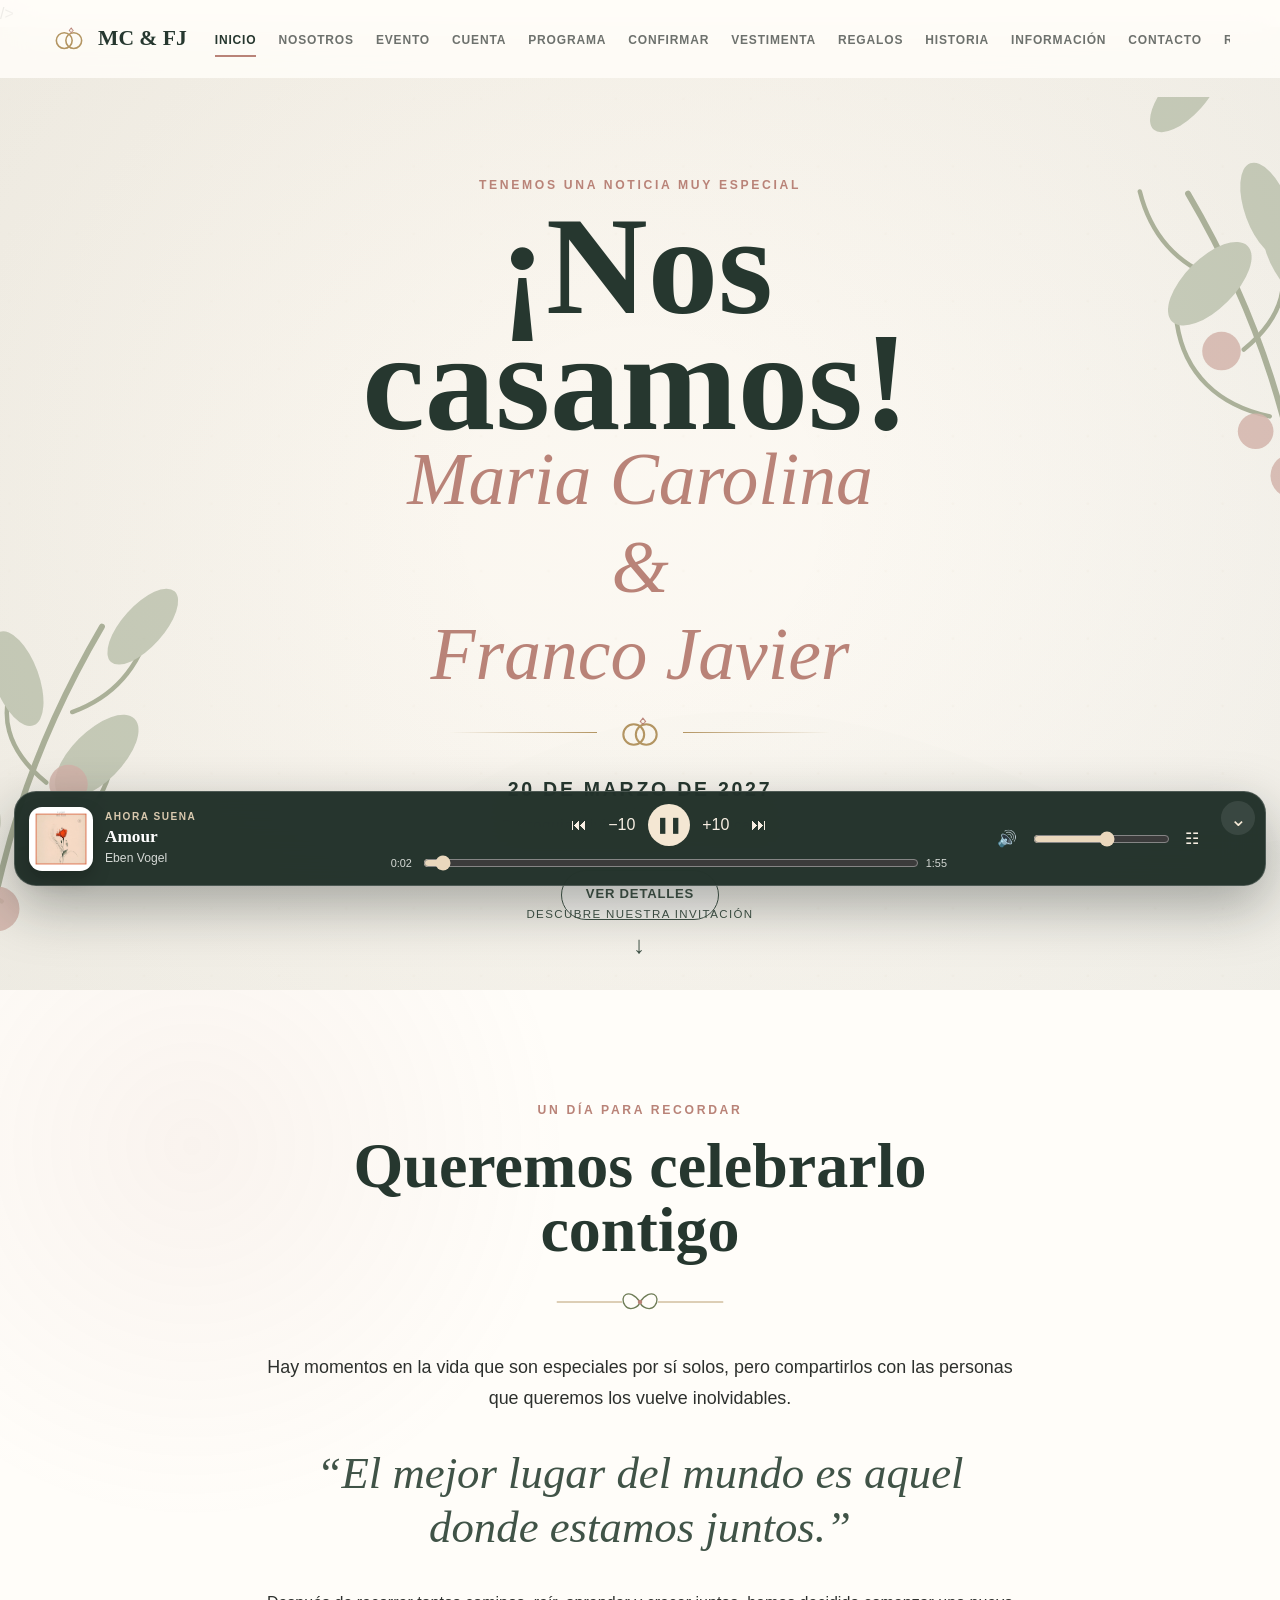
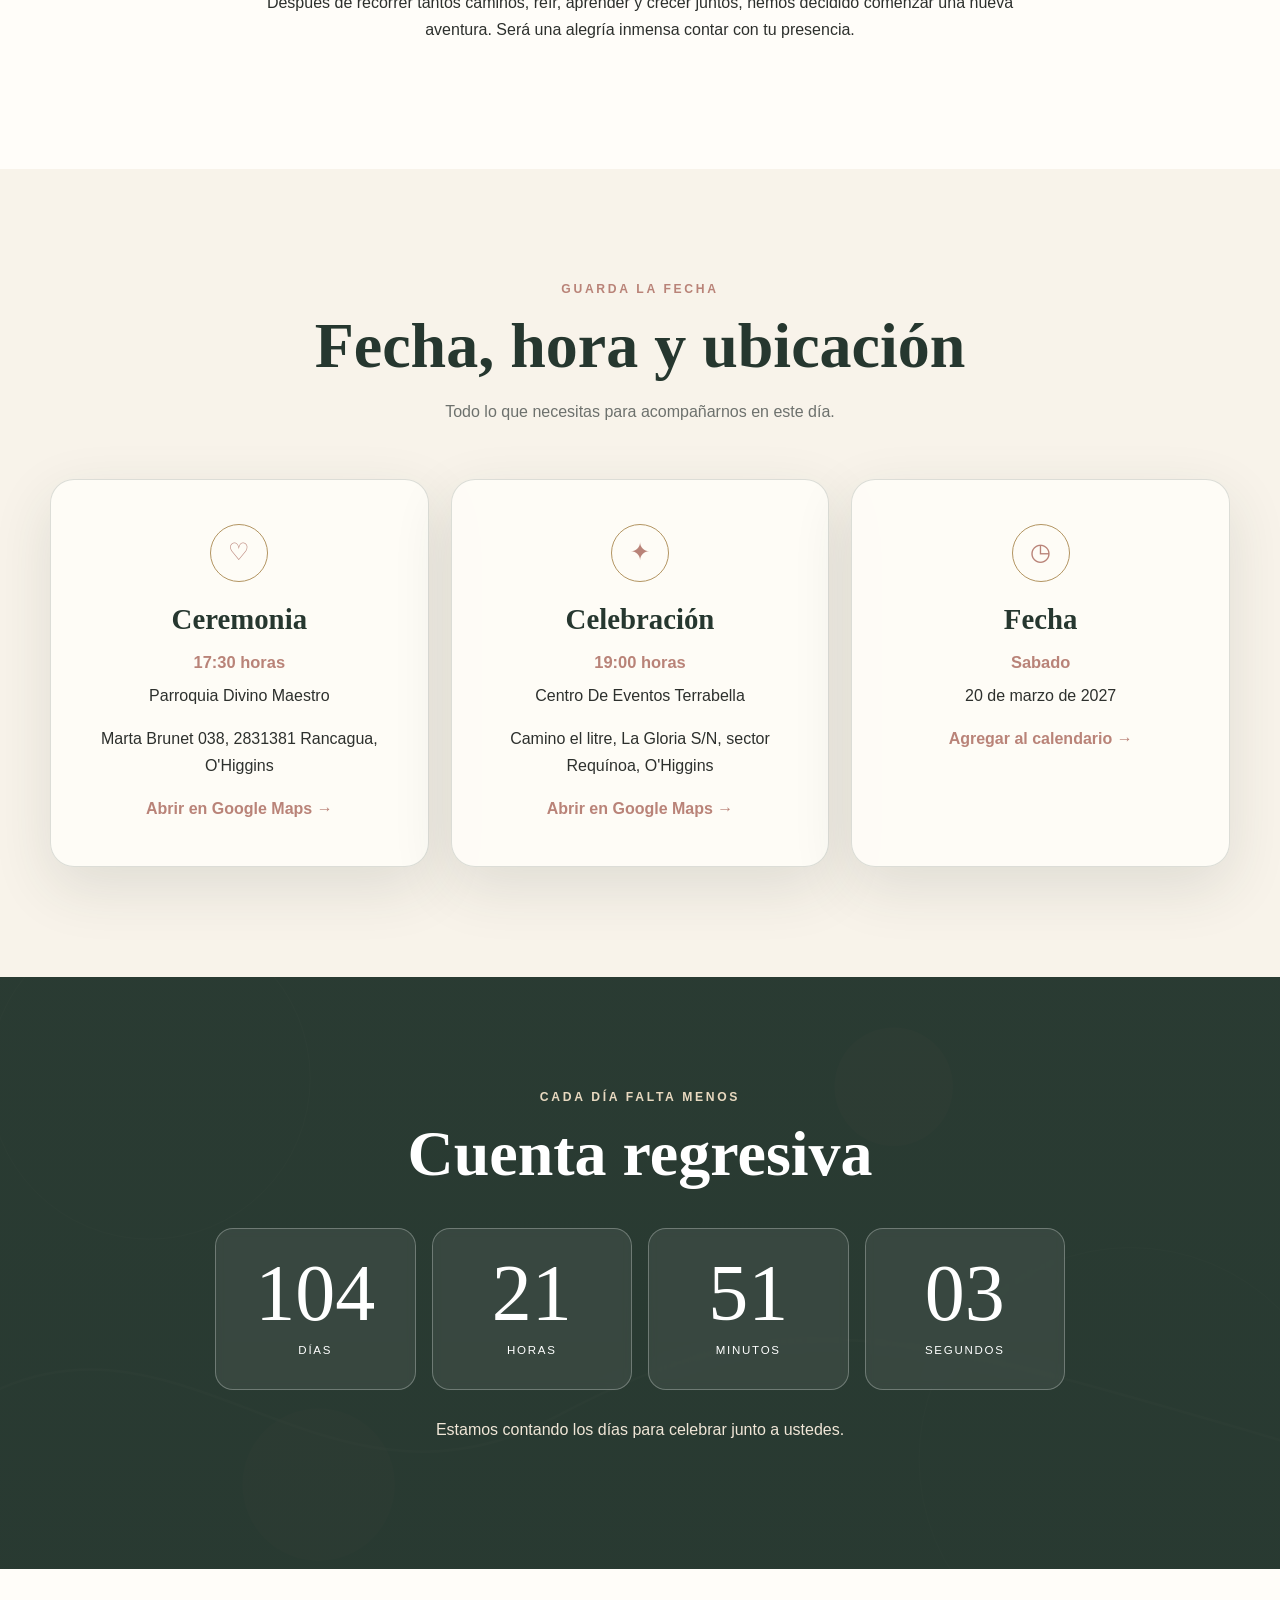
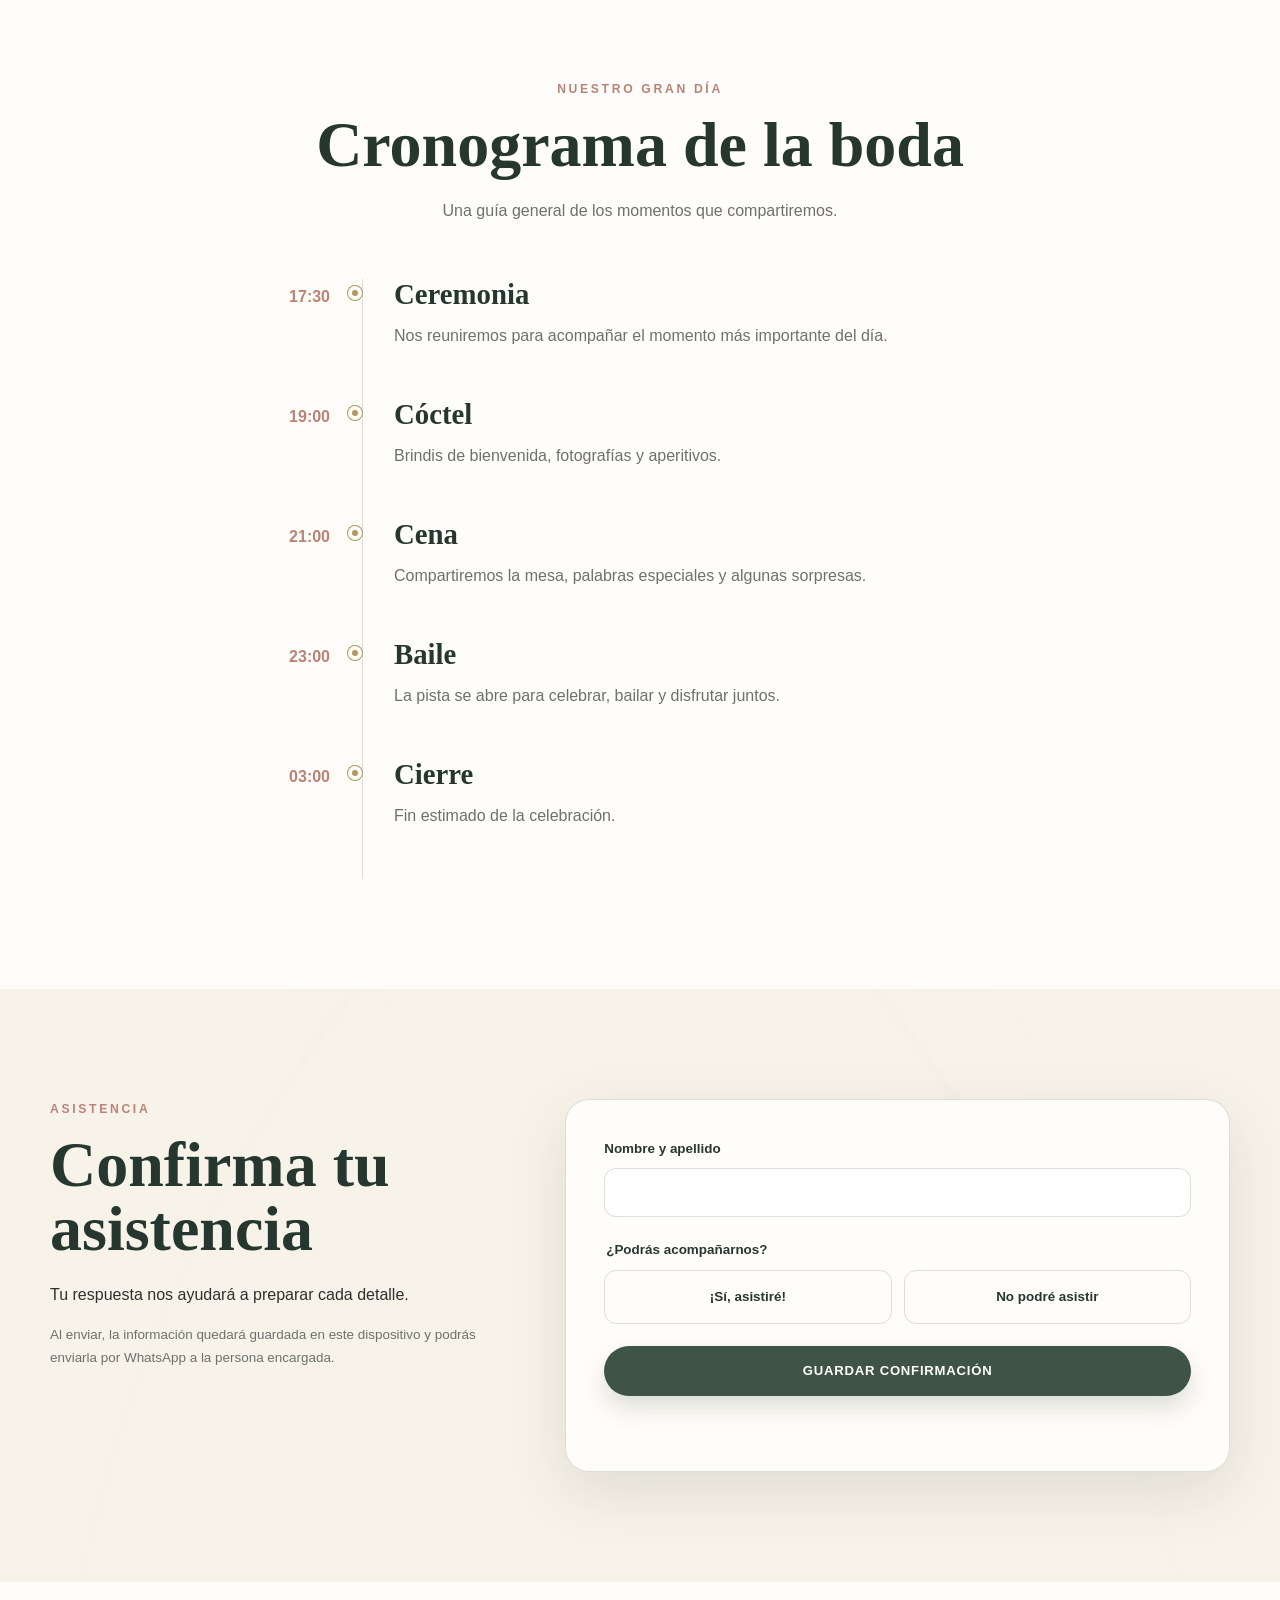
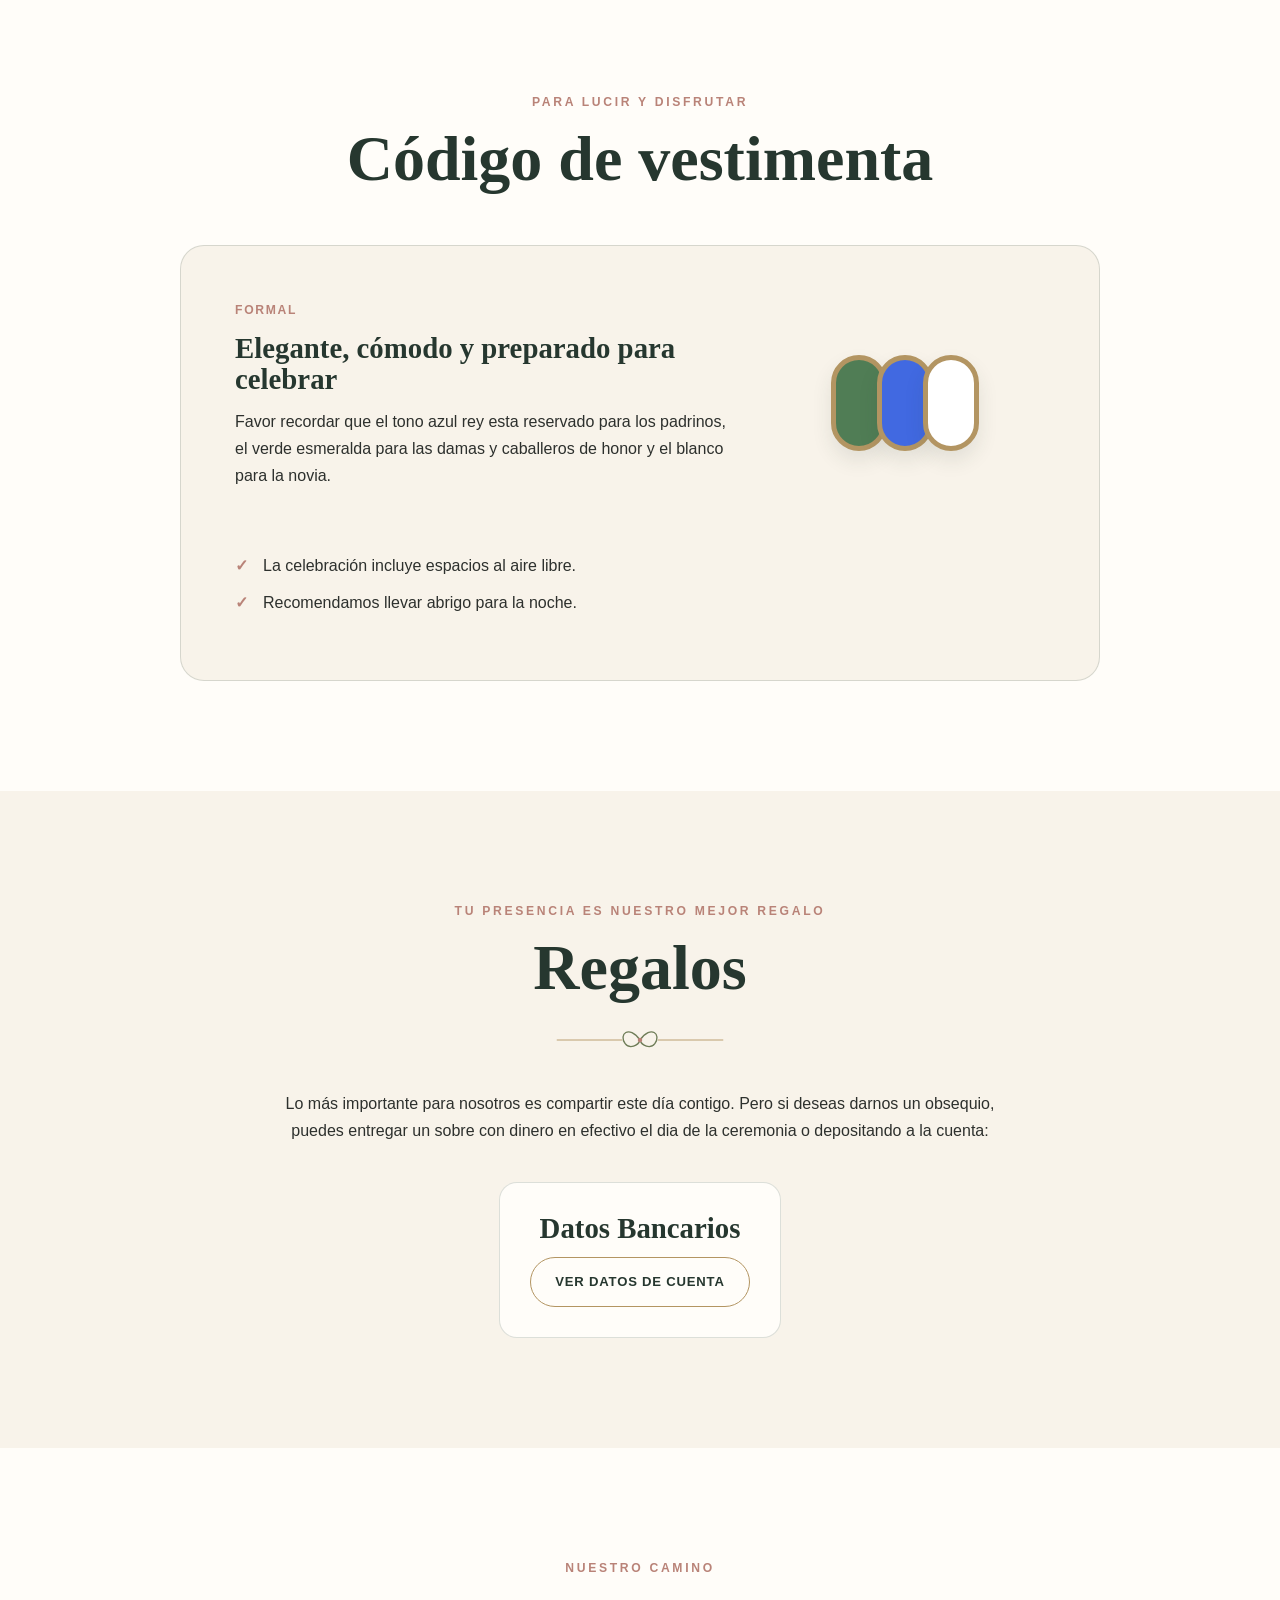
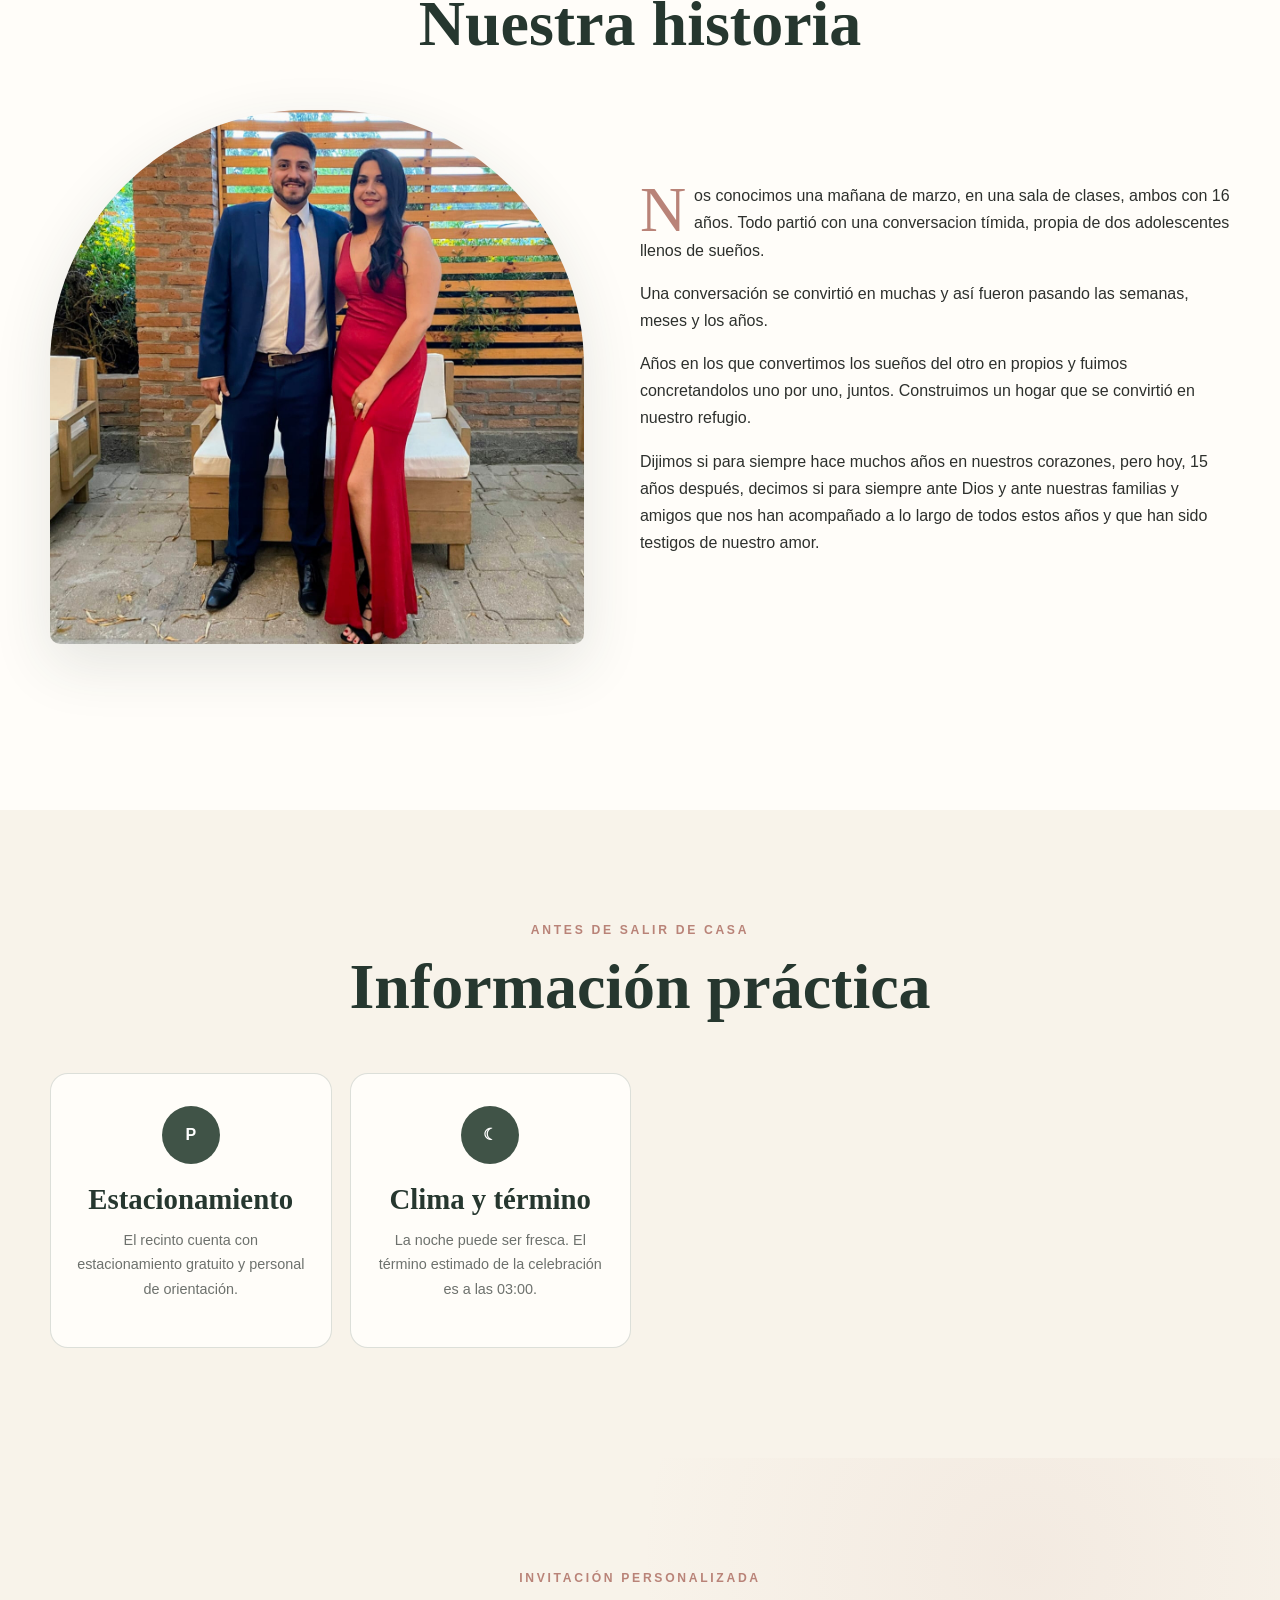
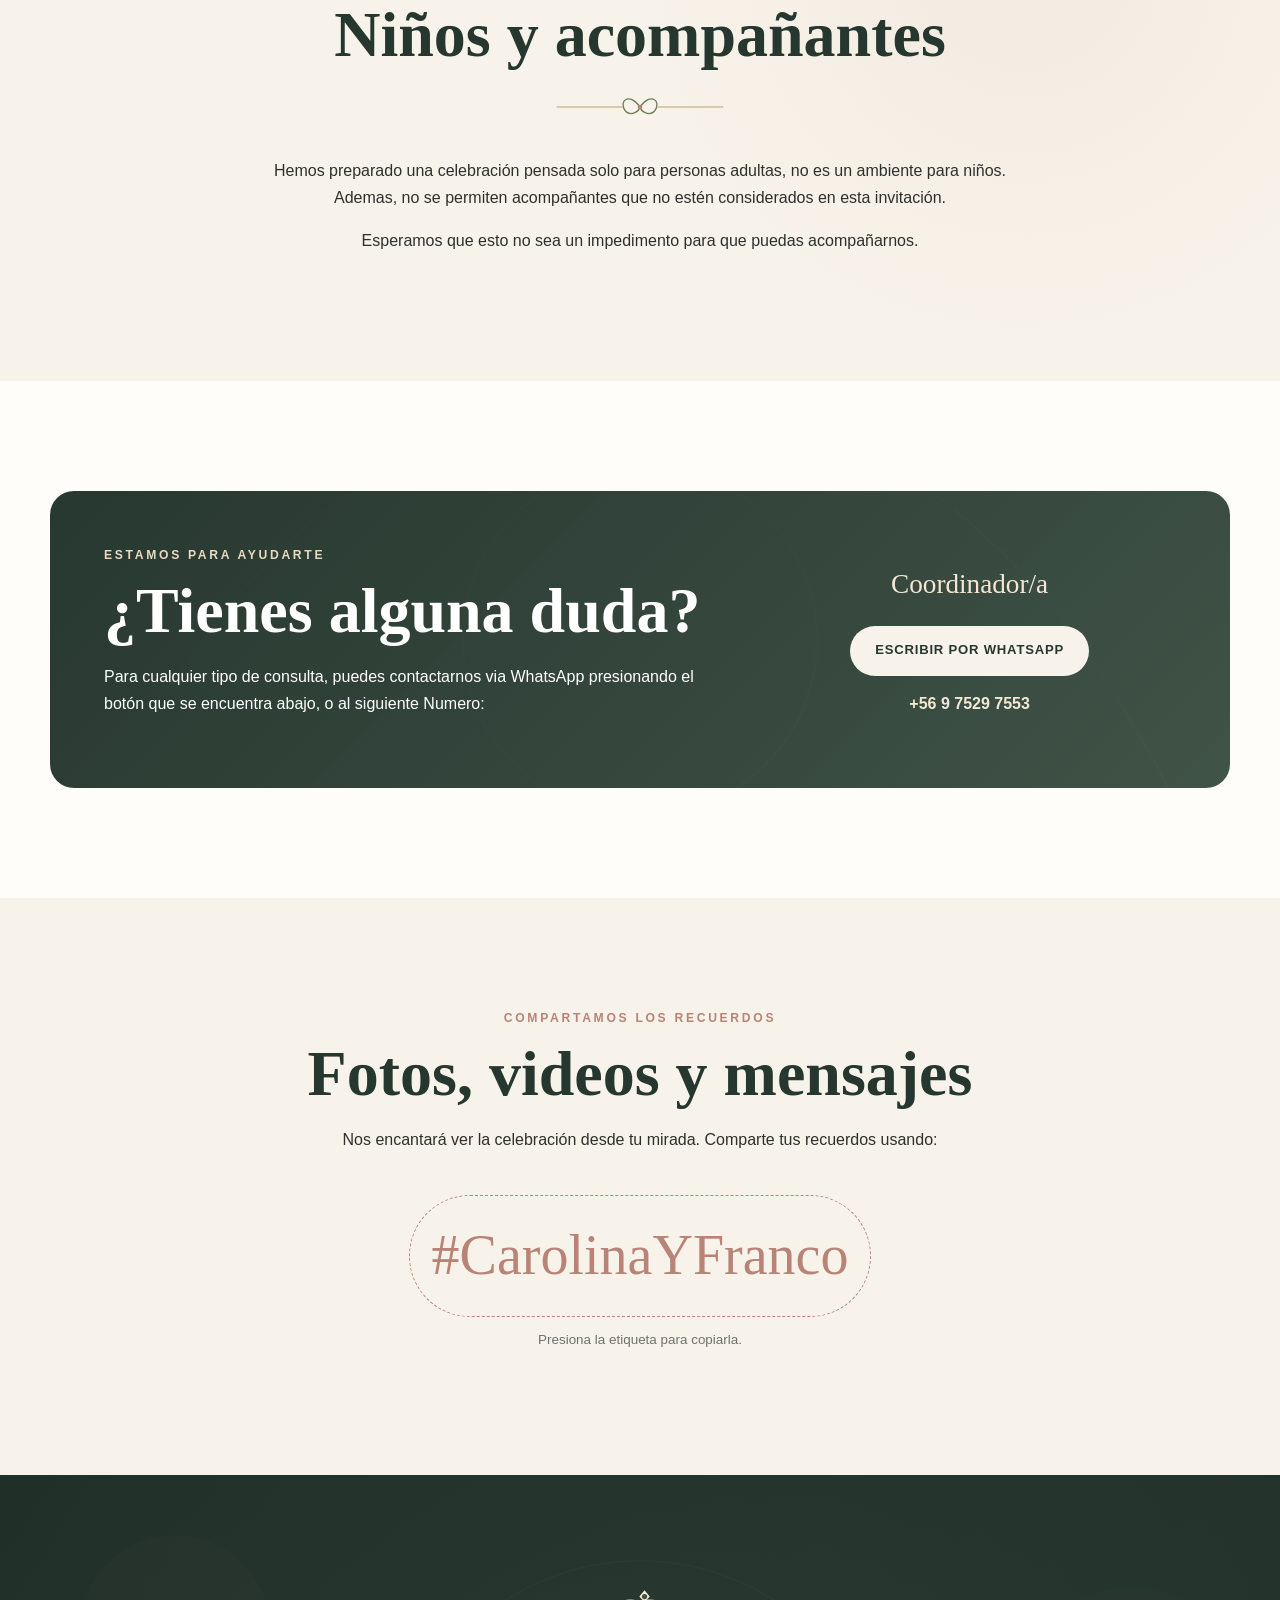
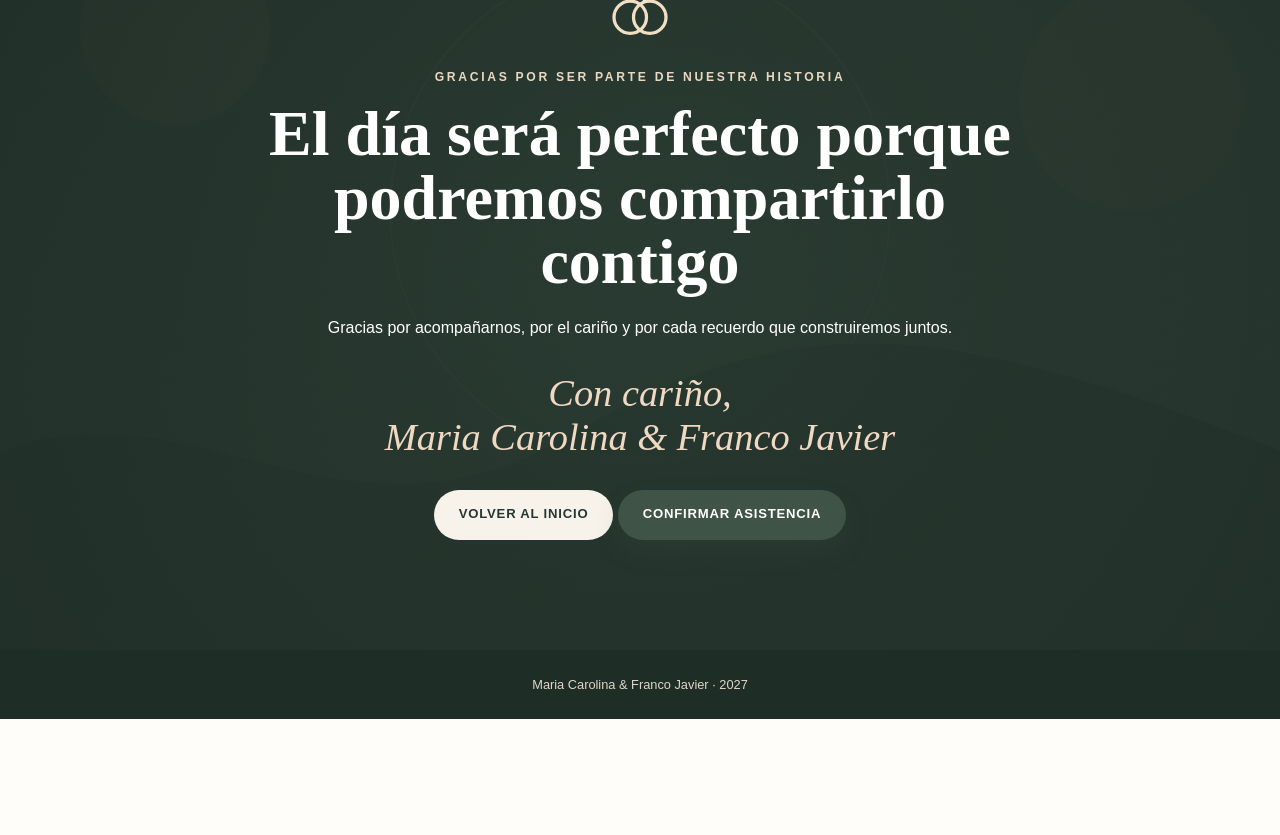
==== index.html @ 8e7b0a99 "Update index.html" ====
<!DOCTYPE html>
<html lang="es">
<head>
  <meta charset="UTF-8" />
  <meta name="viewport" content="width=device-width, initial-scale=1.0" />
  <meta
    name="description"
    content="Invitación de boda de Carolina y Franco"
    >
  <meta property="og:image" content="https://francoycarolina.cl/assets/FotoPortada.jpeg">
  <meta property="og:url" content="https://francoycarolina.cl/">
  <meta property="og:type" content="website">
  <meta property="og:icon" content="https://francoycarolina.cl/assets/rings.svg">
  />
  

  <title>Nos casamos | Invitación de boda</title>
  <link rel="icon" href="assets/rings.svg" type="image/svg+xml" />
  <link rel="stylesheet" href="styles.css" />
</head>

<body>
  <a class="skip-link" href="#inicio">Saltar al contenido</a>

  <header class="site-header" id="siteHeader">
    <nav class="navbar container" aria-label="Navegación principal">
      <a class="brand" href="#inicio" aria-label="Ir al inicio">
        <img src="assets/rings.svg" alt="" width="38" height="38" />
        <span id="navCouple">M &amp; S</span>
      </a>

      <button
        class="menu-toggle"
        id="menuToggle"
        type="button"
        aria-expanded="false"
        aria-controls="navLinks"
        aria-label="Abrir menú"
      >
        <span></span><span></span><span></span>
      </button>

      <div class="nav-links" id="navLinks">
        <a href="#inicio">Inicio</a>
        <a href="#bienvenida">Nosotros</a>
        <a href="#evento">Evento</a>
        <a href="#cuenta-regresiva">Cuenta</a>
        <a href="#cronograma">Programa</a>
        <a href="#confirmacion">Confirmar</a>
        <a href="#vestimenta">Vestimenta</a>
        <a href="#regalos">Regalos</a>
        <a href="#historia">Historia</a>
        <a href="#informacion">Información</a>
        <a href="#contacto">Contacto</a>
        <a href="#recuerdos">Recuerdos</a>
      </div>
    </nav>
  </header>

  <main>
    <section class="hero section" id="inicio" data-section>
      <div class="hero-overlay"></div>
      <div class="hero-decoration hero-decoration-left"></div>
      <div class="hero-decoration hero-decoration-right"></div>

      <div class="hero-content container reveal">
        <p class="eyebrow">Tenemos una noticia muy especial</p>
        <h1>¡Nos</h1>
        <h1>casamos!</h1>
        <span></span>
        <p class="hero-couple2" id="heroCouple3">Franco</p>
        <p class="hero-couple2" id="heroCouple4">&amp;</p>
        <p class="hero-couple3" id="heroCouple2">Carolina</p>
        <div class="hero-divider" aria-hidden="true">
          <span></span><img src="assets/rings.svg" alt="" /><span></span>
        </div>
        <p class="hero-date" id="heroDate">20 de marzo de 2027</p>
        <p class="hero-place" id="heroPlace">Viña Santa Aurora · Santiago</p>

        <div class="hero-actions">
          
          <a class="button button-ghost" href="#evento">Ver detalles</a>
        </div>
      </div>
      
      <a class="scroll-indicator" href="#bienvenida" aria-label="Desplazarse a la siguiente sección">
        <span>Descubre nuestra invitación</span>
        <span class="arrow">↓</span>
      </a>
      <span></span><span></span><span></span>
    </section>

    <section class="section welcome-section" id="bienvenida" data-section>
      <div class="container narrow reveal">
        <p class="section-kicker">Un día para recordar</p>
        <h2>Queremos celebrarlo contigo</h2>
        <img class="section-ornament" src="assets/floral-divider.svg" alt="" />
        <p class="lead">
          Hay momentos en la vida que son especiales por sí solos, pero compartirlos
          con las personas que queremos los vuelve inolvidables.
        </p>
        <blockquote id="romanticQuote">
          “El mejor lugar del mundo es aquel donde estamos juntos.”
        </blockquote>
        <p>
          Después de recorrer tantos caminos, reír, aprender y crecer juntos,
          hemos decidido comenzar una nueva aventura. Será una alegría inmensa
          contar con tu presencia.
        </p>
        <!--<p class="signature" id="welcomeSignature">Carolina y Franco</p>-->
      </div>
    </section>

    <section class="section event-section" id="evento" data-section>
      <div class="container">
        <div class="section-heading reveal">
          <p class="section-kicker">Guarda la fecha</p>
          <h2>Fecha, hora y ubicación</h2>
          <p>Todo lo que necesitas para acompañarnos en este día.</p>
        </div>

        <div class="event-grid">
          <article class="info-card reveal">
            <div class="card-icon" aria-hidden="true">♡</div>
            <h3>Ceremonia</h3>
            <p class="card-highlight" id="ceremonyTime">17:30 horas</p>
            <p id="ceremonyVenue">Capilla Santa Clara</p>
            <p id="ceremonyAddress">Camino Los Almendros 2450, Pirque, Región Metropolitana</p>
            <a
              class="text-link maps-link"
              id="ceremonyMaps"
              href="#"
              target="_blank"
              rel="noopener noreferrer"
            >Abrir en Google Maps →</a>
          </article>

          <article class="info-card reveal">
            <div class="card-icon" aria-hidden="true">✦</div>
            <h3>Celebración</h3>
            <p class="card-highlight" id="receptionTime">19:00 horas</p>
            <p id="receptionVenue">Viña Santa Aurora</p>
            <p id="receptionAddress">Camino El Principal 3880, Pirque, Región Metropolitana</p>
            <a
              class="text-link maps-link"
              id="receptionMaps"
              href="#"
              target="_blank"
              rel="noopener noreferrer"
            >Abrir en Google Maps →</a>
          </article>

          <article class="info-card reveal">
            <div class="card-icon" aria-hidden="true">◷</div>
            <h3>Fecha</h3>
            <p class="card-highlight" id="eventDay">Domingo</p>
            <p id="eventFullDate">20 de marzo de 2027</p>
            <button class="text-link button-link" id="calendarButton" type="button">
              Agregar al calendario →
            </button>
          </article>
        </div>
      </div>
    </section>

    <section class="section countdown-section" id="cuenta-regresiva" data-section>
      <div class="container reveal">
        <p class="section-kicker light">Cada día falta menos</p>
        <h2>Cuenta regresiva</h2>
        <div class="countdown" id="countdown" aria-live="polite">
          <div><strong id="days">00</strong><span>Días</span></div>
          <div><strong id="hours">00</strong><span>Horas</span></div>
          <div><strong id="minutes">00</strong><span>Minutos</span></div>
          <div><strong id="seconds">00</strong><span>Segundos</span></div>
        </div>
        <p class="countdown-message" id="countdownMessage">
          Estamos contando los días para celebrar junto a ustedes.
        </p>
      </div>
    </section>

    <section class="section schedule-section" id="cronograma" data-section>
      <div class="container">
        <div class="section-heading reveal">
          <p class="section-kicker">Nuestro gran día</p>
          <h2>Cronograma de la boda</h2>
          <p>Una guía general de los momentos que compartiremos.</p>
        </div>

        <div class="timeline">
          <article class="timeline-item reveal">
            <time>17:30</time>
            <div class="timeline-dot"></div>
            <div>
              <h3>Ceremonia</h3>
              <p>Nos reuniremos para acompañar el momento más importante del día.</p>
            </div>
          </article>
          <article class="timeline-item reveal">
            <time>19:00</time>
            <div class="timeline-dot"></div>
            <div>
              <h3>Cóctel</h3>
              <p>Brindis de bienvenida, fotografías y aperitivos.</p>
            </div>
          </article>
          <article class="timeline-item reveal">
            <time>21:00</time>
            <div class="timeline-dot"></div>
            <div>
              <h3>Cena</h3>
              <p>Compartiremos la mesa, palabras especiales y algunas sorpresas.</p>
            </div>
          </article>
          <article class="timeline-item reveal">
            <time>23:00</time>
            <div class="timeline-dot"></div>
            <div>
              <h3>Baile</h3>
              <p>La pista se abre para celebrar, bailar y disfrutar juntos.</p>
            </div>
          </article>
          <article class="timeline-item reveal">
            <time>03:00</time>
            <div class="timeline-dot"></div>
            <div>
              <h3>Cierre</h3>
              <p>Fin estimado de la celebración.</p>
            </div>
          </article>
        </div>
      </div>
    </section>

    <section class="section rsvp-section" id="confirmacion" data-section>
      <div class="container form-layout">
        <div class="form-intro reveal">
          <p class="section-kicker">Asistencia</p>
          <h2>Confirma tu asistencia</h2>
          <p>
            Tu respuesta nos ayudará a preparar cada detalle.
          </p>
          <p class="small-note">
            Al enviar, la información quedará guardada en este dispositivo y podrás
            enviarla por WhatsApp a la persona encargada.
          </p>
        </div>

        <form class="wedding-form reveal" id="rsvpForm">
          <div class="field-group">
            <label for="guestName">Nombre y apellido</label>
            <input id="guestName" name="guestName" type="text" autocomplete="name" required />
          </div>

          <fieldset>
            <legend>¿Podrás acompañarnos?</legend>
            <div class="option-row">
              <label class="choice-card">
                <input type="radio" name="attendance" value="Sí, asistiré" required />
                <span>¡Sí, asistiré!</span>
              </label>
              <label class="choice-card">
                <input type="radio" name="attendance" value="No podré asistir" required />
                <span>No podré asistir</span>
              </label>
            </div>
          </fieldset>



          <button class="button button-primary full-width" type="submit">
            Guardar confirmación
          </button>

          <div class="form-feedback" id="rsvpFeedback" role="status"></div>
          <a
            class="button button-whatsapp full-width hidden"
            id="sendRsvpWhatsApp"
            href="#"
            target="_blank"
            rel="noopener noreferrer"
          >Enviar confirmación por WhatsApp</a>
        </form>
      </div>
    </section>

    <section class="section dress-section" id="vestimenta" data-section>
      <div class="container">
        <div class="section-heading reveal">
          <p class="section-kicker">Para lucir y disfrutar</p>
          <h2>Código de vestimenta</h2>
        </div>

        <div class="dress-card reveal">
          <div>
            <p class="dress-label">Formal</p>
            <h3>Elegante, cómodo y preparado para celebrar</h3>
            <p>
              Favor recordar que el tono azul rey esta reservado para los padrinos,
              el verde esmeralda para las damas y caballeros de honor y el blanco
              para la novia.
            </p>
          </div>

          <div class="palette" aria-label="Paleta de colores sugerida">
            <span style="--swatch:#507d55" title="Verde Esmeralda"></span>
            <span style="--swatch:#4169E1" title="Azul Rey"></span>
            <span style="--swatch:#FFFFFF" title="Blanco"></span>
          </div>
          <ul class="check-list">
            <li>La celebración incluye espacios al aire libre.</li>
            <li>Recomendamos llevar abrigo para la noche.</li>
          </ul>
        </div>
      </div>
    </section>

    <section class="section gifts-section" id="regalos" data-section>
      <div class="container narrow reveal">
        <p class="section-kicker">Tu presencia es nuestro mejor regalo</p>
        <h2>Regalos</h2>
        <img class="section-ornament" src="assets/floral-divider.svg" alt="" />
        <p>
          Lo más importante para nosotros es compartir este día contigo. Pero si deseas 
          darnos un obsequio, puedes entregar un sobre con dinero en efectivo el dia 
          de la ceremonia o depositando a la cuenta:
        </p>

        <div class="gift-options">


          <article>
            <h3>Datos Bancarios</h3>
            <button class="button button-secondary" id="bankDetailsButton" type="button">
              Ver Datos de Cuenta
            </button>
          </article>
        </div>

        <div class="bank-details hidden" id="bankDetails">
          <p><strong>Banco:</strong> <span id="bankName">Banco de ejemplo</span></p>
          <p><strong>Rut:</strong> <span id="rutdep">00.000.000-0</span></p>
          <p><strong>Tipo de cuenta:</strong> <span id="accountType">Cuenta corriente</span></p>
          <p><strong>Número:</strong> <span id="accountNumber">000000000</span></p>
          <p><strong>Titular:</strong> <span id="accountHolder">Carolina Ejemplo</span></p>
          <p><strong>Correo:</strong> <span id="accountEmail">novios@ejemplo.cl</span></p>
          <button class="text-link button-link" id="copyBankDetails" type="button">
            Copiar datos
          </button>
        </div>
      </div>
    </section>

    <section class="section story-section" id="historia" data-section>
      <div class="container">
        <div class="section-heading reveal">
          <p class="section-kicker">Nuestro camino</p>
          <h2>Nuestra historia</h2>
        </div>

        <div class="story-grid">
          <div class="story-photo reveal">
            <img src="assets/Foto2.jpeg" alt="Ilustración decorativa de la pareja" />
          </div>

          <div class="story-copy reveal">
            <p>
              Nos conocimos una mañana de marzo, en una sala de clases, ambos con 16 años. Todo partió con una 
              conversacion tímida, propia de dos adolescentes llenos de sueños. 
            </p>
            <p>
              Una conversación se convirtió en muchas y así fueron pasando las semanas, meses y los años. 
            </p>
            <p>
              Años en los que convertimos los sueños del otro en propios y fuimos concretandolos uno por uno, juntos. 
              Construimos un hogar que se convirtió en nuestro refugio.
            </p>
            <p>
              Dijimos si para siempre hace muchos años en nuestros corazones, 
              pero hoy, 15 años después, decimos si para siempre ante Dios y ante nuestras familias y amigos 
              que nos han acompañado a lo largo de todos estos años y que han sido testigos de nuestro amor.
            </p>
          </div>
        </div>
      </div>
    </section>


    

    <section class="section practical-section" id="informacion" data-section>
      <div class="container">
        <div class="section-heading reveal">
          <p class="section-kicker">Antes de salir de casa</p>
          <h2>Información práctica</h2>
        </div>

        <div class="practical-grid">
          <article class="practical-card reveal">
            <span aria-hidden="true">P</span>
            <h3>Estacionamiento</h3>
            <p>El recinto cuenta con estacionamiento gratuito y personal de orientación.</p>
          </article>
          <article class="practical-card reveal">
            <span aria-hidden="true">☾</span>
            <h3>Clima y término</h3>
            <p>La noche puede ser fresca. El término estimado de la celebración es a las 03:00.</p>
          </article>
        </div>
      </div>
    </section>

    

    <section class="section companions-section" id="acompanantes" data-section>
      <div class="container narrow reveal">
        <p class="section-kicker">Invitación personalizada</p>
        <h2>Niños y acompañantes</h2>
        <img class="section-ornament" src="assets/floral-divider.svg" alt="" />
        <p>
          Hemos preparado una celebración pensada solo para personas adultas, no es un 
          ambiente para niños. Ademas, no se permiten acompañantes que no estén considerados
           en esta invitación.
        </p>
        <p>
          Esperamos que esto no sea un impedimento para que puedas acompañarnos.
        </p>
      </div>
    </section>

    <section class="section contact-section" id="contacto" data-section>
      <div class="container">
        <div class="contact-card reveal">
          <div>
            <p class="section-kicker light">Estamos para ayudarte</p>
            <h2>¿Tienes alguna duda?</h2>
            <p>
              Para cualquier tipo de consulta, puedes contactarnos via WhatsApp presionando el botón que se encuentra abajo, o al siguiente Numero:
            </p>
          </div>

          <div class="contact-actions">
            <p class="contact-name" id="contactName">Camila — Coordinación</p>
            <a class="button button-light" id="whatsAppLink" href="#" target="_blank" rel="noopener noreferrer">
              Escribir por WhatsApp
            </a>
            <a class="text-link light-link" id="phoneLink" href="tel:+56912345678">
              +56 9 1234 5678
            </a>
          </div>
        </div>
      </div>
    </section>

    <section class="section hashtag-section" id="recuerdos" data-section>
      <div class="container narrow reveal">
        <p class="section-kicker">Compartamos los recuerdos</p>
        <h2>Fotos, videos y mensajes</h2>
        <p>
          Nos encantará ver la celebración desde tu mirada. Comparte tus recuerdos usando:
        </p>
        <button class="hashtag" id="hashtagButton" type="button" title="Copiar hashtag">
          #CarolinaYFranco
        </button>
        <p class="small-note" id="hashtagFeedback">Presiona la etiqueta para copiarla.</p>
      </div>
    </section>

    <section class="section closing-section" id="cierre" data-section>
      <div class="closing-overlay"></div>
      <div class="container narrow reveal">
        <img class="closing-rings" src="assets/rings-light.svg" alt="" />
        <p class="section-kicker light">Gracias por ser parte de nuestra historia</p>
        <h2>El día será perfecto porque podremos compartirlo contigo</h2>
        <p>
          Gracias por acompañarnos, por el cariño y por cada recuerdo que construiremos juntos.
        </p>
        <p class="closing-signature" id="closingSignature">
          Con cariño,<br />Carolina &amp; Franco
        </p>
        <a class="button button-light" href="#inicio">Volver al inicio</a>
        <a class="button button-primary" href="#confirmacion">Confirmar asistencia</a>
      </div>
    </section>
  </main>

  <footer>
    <p>
      <span id="footerCouple">Carolina &amp; Franco</span>
      · <span id="footerYear">2026</span>
    </p>
  </footer>

  <dialog class="gallery-modal" id="galleryModal">
    <button class="modal-close" id="modalClose" type="button" aria-label="Cerrar imagen">×</button>
    <img id="modalImage" src="" alt="Recuerdo ampliado de la pareja" />
  </dialog>


  <div class="music-start-prompt hidden" id="musicStartPrompt" role="status">
    <button class="button button-primary" id="musicStartButton" type="button">
      ♫ Iniciar música
    </button>
    <span>Tu navegador necesita una interacción para activar el sonido.</span>
  </div>

  <aside class="music-player" id="musicPlayer" aria-label="Reproductor de música">
    <audio id="weddingAudio" preload="metadata" playsinline></audio>

    <button
      class="player-collapse"
      id="playerCollapseButton"
      type="button"
      aria-label="Minimizar reproductor"
      aria-expanded="true"
      title="Minimizar reproductor"
    >⌄</button>

    <div class="player-track">
      <img class="player-cover" id="playerCover" src="assets/music-cover-1.svg" alt="Portada de la canción" />
      <div class="player-copy">
        <span class="player-caption">Ahora suena</span>
        <strong id="playerTitle">Canción de ejemplo</strong>
        <span id="playerArtist">Artista de ejemplo</span>
      </div>
    </div>

    <div class="player-center">
      <div class="player-transport" aria-label="Controles de reproducción">
        <button id="previousTrackButton" type="button" aria-label="Canción anterior" title="Canción anterior">⏮</button>
        <button id="rewindButton" type="button" aria-label="Retroceder 10 segundos" title="Retroceder 10 segundos">−10</button>
        <button class="player-play" id="playPauseButton" type="button" aria-label="Reproducir" title="Reproducir">▶</button>
        <button id="forwardButton" type="button" aria-label="Adelantar 10 segundos" title="Adelantar 10 segundos">+10</button>
        <button id="nextTrackButton" type="button" aria-label="Canción siguiente" title="Canción siguiente">⏭</button>
      </div>

      <div class="player-progress-row">
        <span id="currentTime">0:00</span>
        <input
          id="progressSlider"
          type="range"
          min="0"
          max="100"
          value="0"
          step="0.1"
          aria-label="Progreso de la canción"
        />
        <span id="durationTime">0:00</span>
      </div>
    </div>

    <div class="player-volume">
      <button id="muteButton" type="button" aria-label="Silenciar" title="Silenciar">🔊</button>
      <input
        id="volumeSlider"
        type="range"
        min="0"
        max="1"
        value="0.55"
        step="0.01"
        aria-label="Volumen"
      />
      <button id="openPlaylistButton" type="button" aria-label="Ir a la playlist" title="Ir a la playlist">☷</button>
    </div>
  </aside>
  <script src="https://cdn.jsdelivr.net/npm/@supabase/supabase-js@2"></script>
  <script src="config.js"></script>
  <script src="script.js"></script>
  <script src="supabase.js"></script>
</body>
</html>
---- styles.css ----
:root {
  --cream: #f8f3ea;
  --paper: #fffdf9;
  --green: #405347;
  --green-dark: #26372f;
  --sage: #9fa98f;
  --rose: #b98378;
  --gold: #b39562;
  --ink: #2d302d;
  --redyum #FF0800;
  --muted: #6d716d;
  --line: rgba(64, 83, 71, 0.18);
  --shadow: 0 20px 60px rgba(38, 55, 47, 0.12);
  --header-height: 78px;
  --radius: 24px;
}

* {
  box-sizing: border-box;
}

html {
  scroll-behavior: smooth;
  scroll-padding-top: calc(var(--header-height) + 14px);
}

body {
  margin: 0;
  color: var(--ink);
  background: var(--paper);
  font-family: "Segoe UI", Arial, sans-serif;
  line-height: 1.7;
  overflow-x: hidden;
}

body.menu-open {
  overflow: hidden;
}

img {
  display: block;
  max-width: 100%;
}

button,
input,
select,
textarea {
  font: inherit;
}

button,
a {
  -webkit-tap-highlight-color: transparent;
}

a {
  color: inherit;
}
h1 {
  margin-bottom: 24px;
  margin-left: -0.5rem;
}
h1,
h2,
h3,
blockquote,
.signature,
.hero-couple,
.hero-couple2,
.hero-couple3,
.hero-couple4,
.closing-signature {
  font-family: Georgia, "Times New Roman", serif;
}

h1,
h2,
h3,
p {
  margin-top: 0;
}

h2 {
  margin-bottom: 20px;
  color: var(--green-dark);
  font-size: clamp(2.5rem, 5vw, 4.4rem);
  font-weight: 600;
  line-height: 1;
}

h3 {
  margin-bottom: 12px;
  color: var(--green-dark);
  font-size: 1.8rem;
  line-height: 1.1;
}

.container {
  width: min(1180px, calc(100% - 40px));
  margin-inline: auto;
}

.narrow {
  width: min(760px, calc(100% - 40px));
  text-align: center;
}

.section {
  position: relative;
  min-height: 55vh;
  padding: 110px 0;
  scroll-margin-top: var(--header-height);
}

.section-kicker,
.eyebrow {
  margin-bottom: 14px;
  color: var(--rose);
  font-size: 0.76rem;
  font-weight: 600;
  letter-spacing: 0.22em;
  text-transform: uppercase;
}

.section-kicker.light {
  color: #e8d9c0;
}

.section-heading {
  max-width: 760px;
  margin: 0 auto 54px;
  text-align: center;
}

.section-heading p:last-child {
  color: var(--muted);
}

.section-ornament {
  width: 180px;
  margin: 22px auto 32px;
}

.lead {
  font-size: 1.12rem;
}

.skip-link {
  position: fixed;
  z-index: 10000;
  top: 8px;
  left: 8px;
  padding: 10px 14px;
  color: white;
  background: var(--green-dark);
  transform: translateY(-150%);
  transition: transform 0.2s ease;
}

.skip-link:focus {
  transform: translateY(0);
}

/* Navegación fija */
.site-header {
  position: fixed;
  z-index: 1000;
  top: 0;
  left: 0;
  width: 100%;
  height: var(--header-height);
  border-bottom: 1px solid transparent;
  background: rgba(255, 253, 249, 0.86);
  backdrop-filter: blur(16px);
  transition: box-shadow 0.25s ease, border-color 0.25s ease, background 0.25s ease;
}

.site-header.scrolled {
  border-color: var(--line);
  background: rgba(255, 253, 249, 0.96);
  box-shadow: 0 10px 30px rgba(38, 55, 47, 0.08);
}

.navbar {
  display: flex;
  height: 100%;
  align-items: center;
  justify-content: space-between;
  gap: 28px;
}

.brand {
  display: inline-flex;
  flex: 0 0 auto;
  align-items: center;
  gap: 10px;
  color: var(--green-dark);
  font-family: Georgia, "Times New Roman", serif;
  font-size: 1.35rem;
  font-weight: 700;
  text-decoration: none;
}

.nav-links {
  display: flex;
  align-items: center;
  gap: 22px;
  overflow-x: auto;
  scrollbar-width: none;
}

.nav-links::-webkit-scrollbar {
  display: none;
}

.nav-links a {
  position: relative;
  flex: 0 0 auto;
  padding: 28px 0 25px;
  color: var(--muted);
  font-size: 0.75rem;
  font-weight: 600;
  letter-spacing: 0.07em;
  text-decoration: none;
  text-transform: uppercase;
}

.nav-links a::after {
  position: absolute;
  right: 0;
  bottom: 18px;
  left: 0;
  height: 2px;
  background: var(--rose);
  content: "";
  transform: scaleX(0);
  transition: transform 0.2s ease;
}

.nav-links a:hover,
.nav-links a.active {
  color: var(--green-dark);
}

.nav-links a:hover::after,
.nav-links a.active::after {
  transform: scaleX(1);
}

.menu-toggle {
  display: none;
  width: 44px;
  height: 44px;
  border: 0;
  background: transparent;
  cursor: pointer;
}

.menu-toggle span {
  display: block;
  width: 24px;
  height: 2px;
  margin: 5px auto;
  background: var(--green-dark);
  transition: transform 0.2s ease, opacity 0.2s ease;
}

.menu-toggle[aria-expanded="true"] span:nth-child(1) {
  transform: translateY(7px) rotate(45deg);
}

.menu-toggle[aria-expanded="true"] span:nth-child(2) {
  opacity: 0;
}

.menu-toggle[aria-expanded="true"] span:nth-child(3) {
  transform: translateY(-7px) rotate(-45deg);
}

/* Portada */
.hero {
  display: grid;
  min-height: 100svh;
  padding: calc(var(--header-height) + 70px) 0 70px;
  place-items: center;
  overflow: hidden;
  background:
    linear-gradient(135deg, rgba(248, 243, 234, 0.96), rgba(255, 253, 249, 0.78)),
    url("assets/hero-background.svg") center / cover no-repeat;
}

.hero-overlay {
  position: absolute;
  inset: 0;
  background: radial-gradient(circle at center, transparent 20%, rgba(64, 83, 71, 0.06) 100%);
}

.hero-content {
  position: relative;
  z-index: 2;
  max-width: 850px;
  text-align: center;
}

.hero h1 {
  margin-bottom: 4px;
  color: var(--green-dark);
  font-size: clamp(4.8rem, 11vw, 9rem);
  font-weight: 600;
  line-height: 0.8;
}

.hero-couple,
.hero-couple2,
.hero-couple3,
.hero-couple4 {
  margin-bottom: 14px;
  color: var(--rose);
  font-size: clamp(2.2rem, 6vw, 4.6rem);
  font-style: italic;
  line-height: 1;
}

.hero-divider {
  display: flex;
  max-width: 380px;
  margin: 22px auto;
  align-items: center;
  gap: 18px;
}

.hero-divider span {
  flex: 1;
  height: 1px;
  background: linear-gradient(to right, transparent, var(--gold));
}

.hero-divider span:last-child {
  background: linear-gradient(to left, transparent, var(--gold));
}

.hero-divider img {
  width: 50px;
}

.hero-date {
  margin-bottom: 6px;
  color: var(--green-dark);
  font-size: 1.22rem;
  font-weight: 600;
  letter-spacing: 0.14em;
  text-transform: uppercase;
}

.hero-place {
  color: var(--muted);
  font-size: 0.92rem;
  letter-spacing: 0.06em;
}

.hero-actions {
  display: flex;
  margin-top: 32px;
  justify-content: center;
  gap: 12px;
  flex-wrap: wrap;
}

.hero-decoration {
  position: absolute;
  z-index: 1;
  width: 320px;
  height: 520px;
  opacity: 0.55;
  pointer-events: none;
}

.hero-decoration-left {
  bottom: -60px;
  left: -80px;
  background: url("assets/floral-left.svg") left bottom / contain no-repeat;
}

.hero-decoration-right {
  top: 70px;
  right: -90px;
  background: url("assets/floral-right.svg") right top / contain no-repeat;
}

.scroll-indicator {
  position: absolute;
  z-index: 2;
  bottom: 24px;
  display: flex;
  align-items: center;
  color: var(--green);
  font-size: 0.72rem;
  letter-spacing: 0.12em;
  text-decoration: none;
  text-transform: uppercase;
  flex-direction: column;
}

.scroll-indicator .arrow {
  font-size: 1.5rem;
  animation: bounce 1.7s infinite;
}

/* Botones */
.button {
  display: inline-flex;
  min-height: 50px;
  padding: 12px 24px;
  border: 1px solid transparent;
  border-radius: 999px;
  align-items: center;
  justify-content: center;
  font-size: 0.82rem;
  font-weight: 600;
  letter-spacing: 0.06em;
  cursor: pointer;
  text-decoration: none;
  text-transform: uppercase;
  transition: transform 0.2s ease, box-shadow 0.2s ease, background 0.2s ease;
}

.button:hover {
  transform: translateY(-2px);
}

.button-primary {
  color: white;
  background: var(--green);
  box-shadow: 0 12px 24px rgba(64, 83, 71, 0.18);
}

.button-primary:hover {
  background: var(--green-dark);
}

.button-ghost {
  border-color: var(--green);
  color: var(--green);
  background: rgba(255, 255, 255, 0.42);
}

.button-secondary {
  border-color: var(--gold);
  color: var(--green-dark);
  background: transparent;
}

.button-light {
  color: var(--green-dark);
  background: var(--cream);
}

.button-whatsapp {
  margin-top: 12px;
  color: white;
  background: #247a4b;
}

.full-width {
  width: 100%;
}

.text-link {
  display: inline-block;
  border: 0;
  color: var(--rose);
  background: transparent;
  font-weight: 600;
  cursor: pointer;
  text-decoration: none;
}

.button-link {
  padding: 0;
}

.light-link {
  color: #f4e7d3;
}

/* Bienvenida */
.welcome-section {
  display: grid;
  place-items: center;
  background:
    radial-gradient(circle at 15% 20%, rgba(185, 131, 120, 0.08), transparent 30%),
    var(--paper);
}

.welcome-section blockquote {
  margin: 34px auto;
  color: var(--green);
  font-size: clamp(1.8rem, 4vw, 2.8rem);
  font-style: italic;
  line-height: 1.2;
}

.signature {
  margin-top: 28px;
  color: var(--rose);
  font-size: 2rem;
  font-style: italic;
}

/* Evento */
.event-section {
  background: var(--cream);
}

.event-grid {
  display: grid;
  grid-template-columns: repeat(3, 1fr);
  gap: 22px;
}

.info-card {
  min-height: 370px;
  padding: 44px 34px;
  border: 1px solid var(--line);
  border-radius: var(--radius);
  background: rgba(255, 253, 249, 0.86);
  box-shadow: var(--shadow);
  text-align: center;
}

.card-icon {
  display: grid;
  width: 58px;
  height: 58px;
  margin: 0 auto 22px;
  border: 1px solid var(--gold);
  border-radius: 50%;
  color: var(--rose);
  font-size: 1.5rem;
  place-items: center;
}

.card-highlight {
  margin-bottom: 6px;
  color: var(--rose);
  font-size: 1.03rem;
  font-weight: 600;
}

/* Cuenta regresiva */
.countdown-section {
  display: grid;
  min-height: 480px;
  place-items: center;
  color: white;
  background:
    linear-gradient(rgba(38, 55, 47, 0.86), rgba(38, 55, 47, 0.9)),
    url("assets/countdown-background.svg") center / cover no-repeat;
  text-align: center;
}

.countdown-section h2 {
  color: white;
}

.countdown {
  display: grid;
  max-width: 850px;
  margin: 42px auto 26px;
  grid-template-columns: repeat(4, 1fr);
  gap: 16px;
}

.countdown div {
  min-width: 150px;
  padding: 28px 16px;
  border: 1px solid rgba(255, 255, 255, 0.28);
  border-radius: 18px;
  background: rgba(255, 255, 255, 0.07);
  backdrop-filter: blur(4px);
}

.countdown strong {
  display: block;
  font-family: Georgia, "Times New Roman", serif;
  font-size: clamp(3rem, 7vw, 5rem);
  font-weight: 500;
  line-height: 0.9;
}

.countdown span {
  display: block;
  margin-top: 12px;
  font-size: 0.72rem;
  letter-spacing: 0.15em;
  text-transform: uppercase;
}

.countdown-message {
  color: #f0e6d7;
}

/* Cronograma */
.schedule-section {
  background: var(--paper);
}

.timeline {
  position: relative;
  max-width: 820px;
  margin: 0 auto;
}

.timeline::before {
  position: absolute;
  top: 0;
  bottom: 0;
  left: 132px;
  width: 1px;
  background: var(--line);
  content: "";
}

.timeline-item {
  display: grid;
  position: relative;
  min-height: 120px;
  grid-template-columns: 100px 28px 1fr;
  gap: 18px;
}

.timeline-item time {
  padding-top: 4px;
  color: var(--rose);
  font-weight: 600;
  text-align: right;
}

.timeline-dot {
  z-index: 1;
  width: 14px;
  height: 14px;
  margin-top: 7px;
  border: 4px solid var(--paper);
  border-radius: 50%;
  background: var(--gold);
  box-shadow: 0 0 0 1px var(--gold);
}

.timeline-item p {
  color: var(--muted);
}

/* Formularios */
.rsvp-section {
  background:
    linear-gradient(rgba(248, 243, 234, 0.92), rgba(248, 243, 234, 0.92)),
    url("assets/form-background.svg") center / cover no-repeat;
}

.form-layout {
  display: grid;
  grid-template-columns: 0.8fr 1.2fr;
  align-items: start;
  gap: 72px;
}

.form-layout.reverse {
  grid-template-columns: 1.15fr 0.85fr;
}

.form-layout.reverse .form-intro {
  order: 2;
}

.form-intro {
  position: sticky;
  top: calc(var(--header-height) + 35px);
}

.small-note {
  color: var(--muted);
  font-size: 0.84rem;
}

.wedding-form {
  padding: 38px;
  border: 1px solid var(--line);
  border-radius: var(--radius);
  background: var(--paper);
  box-shadow: var(--shadow);
}

.field-group {
  margin-bottom: 22px;
}

label,
legend {
  display: block;
  margin-bottom: 8px;
  color: var(--green-dark);
  font-size: 0.84rem;
  font-weight: 600;
}

fieldset {
  margin: 0 0 22px;
  padding: 0;
  border: 0;
}

input,
select,
textarea {
  width: 100%;
  border: 1px solid var(--line);
  border-radius: 12px;
  outline: none;
  color: var(--ink);
  background: #fff;
  transition: border-color 0.2s ease, box-shadow 0.2s ease;
}

input,
select {
  min-height: 49px;
  padding: 0 14px;
}

textarea {
  padding: 14px;
  resize: vertical;
}

input:focus,
select:focus,
textarea:focus {
  border-color: var(--gold);
  box-shadow: 0 0 0 4px rgba(179, 149, 98, 0.12);
}

.two-columns {
  display: grid;
  grid-template-columns: 1fr 1fr;
  gap: 16px;
}

.option-row {
  display: grid;
  grid-template-columns: 1fr 1fr;
  gap: 12px;
}

.choice-card {
  margin: 0;
}

.choice-card input {
  position: absolute;
  width: 1px;
  height: 1px;
  opacity: 0;
}

.choice-card span {
  display: flex;
  min-height: 54px;
  border: 1px solid var(--line);
  border-radius: 12px;
  align-items: center;
  justify-content: center;
  cursor: pointer;
  text-align: center;
}

.choice-card input:checked + span {
  border-color: var(--green);
  color: white;
  background: var(--green);
}

.form-feedback {
  min-height: 25px;
  margin-top: 12px;
  color: var(--green);
  font-size: 0.86rem;
  font-weight: 600;
  text-align: center;
}

.checkbox-grid {
  display: grid;
  grid-template-columns: 1fr 1fr;
  gap: 12px;
}

.checkbox-grid label {
  display: flex;
  margin: 0;
  padding: 12px;
  border: 1px solid var(--line);
  border-radius: 12px;
  align-items: center;
  gap: 9px;
  cursor: pointer;
}

.checkbox-grid input {
  width: 18px;
  min-height: 18px;
  accent-color: var(--green);
}

/* Vestimenta */
.dress-section {
  background: var(--paper);
}

.dress-card {
  display: grid;
  max-width: 920px;
  margin: 0 auto;
  padding: 54px;
  border: 1px solid var(--line);
  border-radius: var(--radius);
  grid-template-columns: 1.3fr 0.7fr;
  gap: 36px;
  background: var(--cream);
}

.dress-label {
  color: var(--rose);
  font-size: 0.76rem;
  font-weight: 600;
  letter-spacing: 0.14em;
  text-transform: uppercase;
}

.palette {
  display: flex;
  align-items: center;
  justify-content: center;
}

.palette span {
  width: 56px;
  height: 96px;
  margin-left: -10px;
  border: 5px solid var(--gold);
  border-radius: 999px;
  background: var(--swatch);
  box-shadow: 0 10px 20px rgba(38, 55, 47, 0.1);
}

.check-list {
  margin: 0;
  padding: 0;
  grid-column: 1 / -1;
  list-style: none;
}

.check-list li {
  position: relative;
  margin: 10px 0;
  padding-left: 28px;
}

.check-list li::before {
  position: absolute;
  left: 0;
  color: var(--rose);
  content: "✓";
  font-weight: 700;
}

.checklistnegativo {
  margin: 0;
  padding: 0;
  grid-column: 1 / -1;
  list-style: none;
}

.checklistnegativo li {
  position: relative;
  margin: 10px 0;
  padding-left: 28px;
}

.checklistnegativo li::before {
  position: absolute;
  left: 0;
  content: "❌";
  font-weight: 700;
}

/* Regalos */
.gifts-section {
  background: var(--cream);
    grid-template-columns: 1fr;
  place-items: center;
  
}

.gift-options {
  display: grid;
  margin-top: 38px;
  place-items: center;
  gap: 18px;
  text-align: center;
}

.gift-options article {
  padding: 30px;
  border: 1px solid var(--line);
  border-radius: 18px;
  background: var(--paper);
}

.bank-details {
  margin-top: 22px;
  padding: 28px;
  border: 1px dashed var(--gold);
  border-radius: 16px;
  background: rgba(255, 253, 249, 0.72);
  text-align: left;
}

.bank-details p {
  margin-bottom: 6px;
}

/* Historia */
.story-section {
  background: var(--paper);
}

.story-grid {
  display: grid;
  margin-bottom: 56px;
  grid-template-columns: 0.95fr 1.05fr;
  align-items: center;
  gap: 56px;
}

.story-photo img {
  border-radius: 48% 48% 10px 10px;
  box-shadow: var(--shadow);
}

.story-copy p:first-child::first-letter {
  float: left;
  margin: 4px 8px 0 0;
  color: var(--rose);
  font-family: Georgia, "Times New Roman", serif;
  font-size: 4rem;
  line-height: 0.75;
}

.gallery {
  display: grid;
  grid-template-columns: repeat(4, 1fr);
  gap: 16px;
}

.gallery-item {
  overflow: hidden;
  padding: 0;
  border: 0;
  border-radius: 16px;
  background: transparent;
  cursor: zoom-in;
}

.gallery-item img {
  width: 100%;
  height: 270px;
  object-fit: cover;
  transition: transform 0.35s ease;
}

.gallery-item:hover img {
  transform: scale(1.045);
}

.gallery-modal {
  width: min(920px, calc(100% - 30px));
  padding: 0;
  border: 0;
  border-radius: 18px;
  background: transparent;
}

.gallery-modal::backdrop {
  background: rgba(15, 22, 18, 0.86);
  backdrop-filter: blur(5px);
}

.gallery-modal img {
  width: 100%;
  max-height: 85vh;
  border-radius: 18px;
  object-fit: contain;
}

.modal-close {
  position: absolute;
  z-index: 2;
  top: 10px;
  right: 10px;
  width: 42px;
  height: 42px;
  border: 0;
  border-radius: 50%;
  color: var(--green-dark);
  background: rgba(255, 255, 255, 0.9);
  font-size: 1.8rem;
  cursor: pointer;
}

/* Información */
.practical-section {
  background: var(--cream);
}

.practical-grid {
  display: grid;
  grid-template-columns: repeat(4, 1fr);
  gap: 18px;
}

.practical-card {
  padding: 32px 24px;
  border: 1px solid var(--line);
  border-radius: 18px;
  background: var(--paper);
  text-align: center;
}

.practical-card > span {
  display: grid;
  width: 58px;
  height: 58px;
  margin: 0 auto 20px;
  border-radius: 50%;
  color: white;
  background: var(--green);
  font-weight: 600;
  place-items: center;
}

.practical-card p {
  color: var(--muted);
  font-size: 0.9rem;
}

/* Preferencias y acompañantes */
.preferences-section {
  background: var(--paper);
}

.companions-section {
  background:
    radial-gradient(circle at 80% 20%, rgba(185, 131, 120, 0.08), transparent 35%),
    var(--cream);
}

.notice-box {
  margin-top: 32px;
  padding: 24px;
  border-left: 4px solid var(--gold);
  border-radius: 0 14px 14px 0;
  background: var(--paper);
  text-align: left;
}

.notice-box p {
  margin-bottom: 0;
}

/* Contacto */
.contact-section {
  background: var(--paper);
}

.contact-card {
  display: grid;
  padding: 54px;
  border-radius: var(--radius);
  color: white;
  background:
    linear-gradient(135deg, rgba(38, 55, 47, 0.97), rgba(64, 83, 71, 0.92)),
    url("assets/contact-background.svg") center / cover no-repeat;
  grid-template-columns: 1.2fr 0.8fr;
  align-items: center;
  gap: 40px;
}

.contact-card h2 {
  color: white;
}

.contact-actions {
  text-align: center;
}

.contact-name {
  margin-bottom: 18px;
  color: #f4e7d3;
  font-family: Georgia, "Times New Roman", serif;
  font-size: 1.7rem;
}

.contact-actions .light-link {
  display: block;
  margin-top: 14px;
}

/* Hashtag */
.hashtag-section {
  background: var(--cream);
}

.hashtag {
  margin: 26px auto 12px;
  padding: 12px 22px;
  border: 1px dashed var(--rose);
  border-radius: 999px;
  color: var(--rose);
  background: transparent;
  font-family: Georgia, "Times New Roman", serif;
  font-size: clamp(2rem, 5vw, 3.5rem);
  cursor: pointer;
}

/* Cierre */
.closing-section {
  display: grid;
  min-height: 720px;
  place-items: center;
  overflow: hidden;
  color: white;
  background:
    linear-gradient(rgba(38, 55, 47, 0.82), rgba(38, 55, 47, 0.9)),
    url("assets/closing-background.svg") center / cover no-repeat;
}

.closing-overlay {
  position: absolute;
  inset: 0;
  background: radial-gradient(circle at center, transparent, rgba(18, 26, 22, 0.28));
}

.closing-section .container {
  position: relative;
  z-index: 1;
}

.closing-section h2 {
  color: white;
}

.closing-rings {
  width: 78px;
  margin: 0 auto 24px;
}

.closing-signature {
  margin: 30px 0;
  color: #efd9c3;
  font-size: 2.4rem;
  font-style: italic;
  line-height: 1.15;
}

footer {
  padding: 24px 20px;
  color: #dfd6c9;
  background: #1e2d26;
  font-size: 0.8rem;
  text-align: center;
}

footer p {
  margin: 0;
}

/* Utilidades y animaciones */
.hidden {
  display: none !important;
}

.reveal {
  opacity: 0;
  transform: translateY(24px);
  transition: opacity 0.7s ease, transform 0.7s ease;
}

.reveal.visible {
  opacity: 1;
  transform: translateY(0);
}

@keyframes bounce {
  0%, 100% { transform: translateY(0); }
  50% { transform: translateY(7px); }
}

/* Adaptación */
@media (max-width: 980px) {
  :root {
    --header-height: 70px;
  }

  .menu-toggle {
    display: block;
  }

  .nav-links {
    position: absolute;
    top: 100%;
    right: 0;
    width: min(380px, 92vw);
    height: calc(100vh - var(--header-height));
    height: calc(100dvh - var(--header-height));
    max-height: calc(100dvh - var(--header-height));
    padding: 18px 26px calc(32px + env(safe-area-inset-bottom));
    align-items: stretch;
    justify-content: flex-start;
    overflow-x: hidden;
    overflow-y: auto;
    overscroll-behavior: contain;
    -webkit-overflow-scrolling: touch;
    background: rgba(255, 253, 249, 0.99);
    box-shadow: -20px 30px 50px rgba(38, 55, 47, 0.14);
    flex-direction: column;
    flex-wrap: nowrap;
    gap: 0;
    transform: translateX(105%);
    visibility: hidden;
    transition: transform 0.25s ease, visibility 0.25s ease;
  }

  .nav-links.open {
    transform: translateX(0);
    visibility: visible;
  }

  .nav-links a {
    width: 100%;
    padding: 12px 2px;
    font-size: 0.8rem;
    line-height: 1.25;
    white-space: normal;
  }

  .nav-links a::after {
    bottom: 8px;
  }

  .event-grid,
  .practical-grid {
    grid-template-columns: repeat(2, 1fr);
  }

  .event-grid .info-card:last-child {
    grid-column: 1 / -1;
  }

  .form-layout,
  .form-layout.reverse,
  .story-grid,
  .contact-card {
    grid-template-columns: 1fr;
  }

  .form-layout.reverse .form-intro {
    order: initial;
  }

  .form-intro {
    position: static;
  }

  .gallery {
    grid-template-columns: repeat(2, 1fr);
  }

  .dress-card {
    grid-template-columns: 1fr;
  }

  .check-list {
    grid-column: auto;
  }
}

@media (max-width: 680px) {
  .container,
  .narrow {
    width: min(100% - 28px, 1180px);
  }

  .section {
    min-height: auto;
    padding: 82px 0;
  }

  .hero {
    min-height: 100svh;
    padding-top: calc(var(--header-height) + 50px);
  }

  .hero h1 {
    font-size: clamp(4rem, 21vw, 6.5rem);
  }

  .hero-couple,
  .hero-couple2,
  .hero-couple3,
  .hero-couple4 {
    font-size: 2.4rem;
  }

  .hero-decoration {
    width: 220px;
    height: 360px;
  }

  .event-grid,
  .practical-grid,
  .gift-options,
  .two-columns,
  .option-row,
  .checkbox-grid,
  .gallery,
  .countdown {
    grid-template-columns: 1fr;
  }

  .event-grid .info-card:last-child {
    grid-column: auto;
  }

  .countdown {
    width: min(100%, 320px);
    grid-template-columns: repeat(2, 1fr);
  }

  .countdown div {
    min-width: 0;
  }

  .timeline::before {
    left: 80px;
  }

  .timeline-item {
    grid-template-columns: 60px 18px 1fr;
    gap: 11px;
  }

  .timeline-item time {
    font-size: 0.8rem;
  }

  .wedding-form,
  .dress-card,
  .contact-card {
    padding: 28px 20px;
  }

  .palette span {
    width: 45px;
    height: 76px;
  }

  .gallery-item img {
    height: auto;
  }

  .scroll-indicator span:first-child {
    display: none;
  }
}

@media (prefers-reduced-motion: reduce) {
  html {
    scroll-behavior: auto;
  }

  *,
  *::before,
  *::after {
    animation-duration: 0.01ms !important;
    animation-iteration-count: 1 !important;
    transition-duration: 0.01ms !important;
  }

  .reveal {
    opacity: 1;
    transform: none;
  }
}


/* Reproductor de música fijo */
body {
  padding-bottom: 116px;
}

body.player-collapsed {
  padding-bottom: 66px;
}

.music-section {
  background:
    radial-gradient(circle at 15% 20%, rgba(185, 131, 120, 0.10), transparent 34%),
    var(--paper);
}

.playlist-grid {
  display: grid;
  grid-template-columns: repeat(3, minmax(0, 1fr));
  gap: 20px;
}

.playlist-card {
  display: grid;
  position: relative;
  overflow: hidden;
  padding: 0;
  border: 1px solid var(--line);
  border-radius: 20px;
  color: var(--ink);
  background: var(--paper);
  box-shadow: var(--shadow);
  cursor: pointer;
  grid-template-columns: 112px minmax(0, 1fr);
  text-align: left;
  transition: transform 0.2s ease, border-color 0.2s ease, box-shadow 0.2s ease;
}

.playlist-card:hover {
  border-color: var(--gold);
  box-shadow: 0 24px 54px rgba(38, 55, 47, 0.16);
  transform: translateY(-3px);
}

.playlist-card.active {
  border-color: var(--rose);
  box-shadow: 0 0 0 3px rgba(185, 131, 120, 0.12), var(--shadow);
}

.playlist-card img {
  width: 112px;
  height: 112px;
  object-fit: cover;
}

.playlist-card-copy {
  display: flex;
  min-width: 0;
  padding: 18px 44px 18px 18px;
  justify-content: center;
  flex-direction: column;
}

.playlist-card-copy strong,
.playlist-card-copy span {
  overflow: hidden;
  text-overflow: ellipsis;
  white-space: nowrap;
}

.playlist-card-copy strong {
  color: var(--green-dark);
  font-family: Georgia, "Times New Roman", serif;
  font-size: 1.25rem;
}

.playlist-card-copy span {
  color: var(--muted);
  font-size: 0.82rem;
}

.playlist-card-number {
  position: absolute;
  top: 12px;
  right: 14px;
  color: var(--rose);
  font-size: 0.75rem;
  font-weight: 700;
}

.playlist-card-state {
  display: none;
  position: absolute;
  right: 14px;
  bottom: 12px;
  color: var(--green);
  font-size: 0.75rem;
  font-weight: 700;
}

.playlist-card.active .playlist-card-state {
  display: block;
}

.music-player {
  display: grid;
  position: fixed;
  z-index: 1400;
  right: 14px;
  bottom: max(14px, env(safe-area-inset-bottom));
  left: 14px;
  min-height: 88px;
  padding: 12px 56px 12px 14px;
  border: 1px solid rgba(255, 255, 255, 0.18);
  border-radius: 22px;
  color: white;
  background: rgba(30, 45, 38, 0.96);
  box-shadow: 0 20px 55px rgba(18, 26, 22, 0.35);
  backdrop-filter: blur(18px);
  grid-template-columns: minmax(220px, 0.8fr) minmax(360px, 1.5fr) minmax(150px, 0.55fr);
  align-items: center;
  gap: 22px;
  transition: min-height 0.25s ease, padding 0.25s ease, transform 0.25s ease;
}

.player-collapse {
  position: absolute;
  top: 9px;
  right: 10px;
  width: 34px;
  height: 34px;
  border: 0;
  border-radius: 50%;
  color: #f6ead7;
  background: rgba(255, 255, 255, 0.09);
  font-size: 1.25rem;
  cursor: pointer;
  transition: transform 0.25s ease, background 0.2s ease;
}

.player-collapse:hover {
  background: rgba(255, 255, 255, 0.16);
}

.music-player.collapsed {
  right: 14px;
  left: auto;
  width: min(430px, calc(100% - 28px));
  min-height: 54px;
  padding: 7px 52px 7px 9px;
  grid-template-columns: 1fr auto;
}

.music-player.collapsed .player-center,
.music-player.collapsed .player-volume {
  display: none;
}

.music-player.collapsed .player-collapse {
  transform: rotate(180deg);
}

.music-player.collapsed .player-track {
  min-width: 0;
}

.music-player.collapsed .player-cover {
  width: 40px;
  height: 40px;
}

.music-player.collapsed .player-caption {
  display: none;
}

.player-track {
  display: flex;
  min-width: 0;
  align-items: center;
  gap: 12px;
}

.player-cover {
  width: 64px;
  height: 64px;
  flex: 0 0 auto;
  border-radius: 13px;
  object-fit: cover;
  box-shadow: 0 8px 18px rgba(0, 0, 0, 0.22);
}

.player-copy {
  display: flex;
  min-width: 0;
  flex-direction: column;
}

.player-caption {
  margin-bottom: 2px;
  color: #d9c9ae;
  font-size: 0.63rem;
  font-weight: 600;
  letter-spacing: 0.15em;
  text-transform: uppercase;
}

.player-copy strong,
.player-copy > span:last-child {
  overflow: hidden;
  text-overflow: ellipsis;
  white-space: nowrap;
}

.player-copy strong {
  color: white;
  font-family: Georgia, "Times New Roman", serif;
  font-size: 1.08rem;
  line-height: 1.2;
}

.player-copy > span:last-child {
  color: #d5d9d5;
  font-size: 0.76rem;
}

.player-center {
  min-width: 0;
}

.player-transport {
  display: flex;
  margin-bottom: 7px;
  align-items: center;
  justify-content: center;
  gap: 9px;
}

.player-transport button,
.player-volume button {
  display: grid;
  width: 34px;
  height: 34px;
  padding: 0;
  border: 0;
  border-radius: 50%;
  color: #f7eee2;
  background: transparent;
  cursor: pointer;
  place-items: center;
  transition: background 0.2s ease, transform 0.2s ease;
}

.player-transport button:hover,
.player-volume button:hover {
  background: rgba(255, 255, 255, 0.1);
  transform: translateY(-1px);
}

.player-transport .player-play {
  width: 42px;
  height: 42px;
  color: var(--green-dark);
  background: #f4e7d3;
  font-size: 1rem;
}

.player-transport .player-play:hover {
  background: white;
}

.player-progress-row {
  display: grid;
  grid-template-columns: 42px minmax(0, 1fr) 42px;
  align-items: center;
  gap: 9px;
  color: #d5d9d5;
  font-size: 0.68rem;
}

.player-progress-row span:first-child {
  text-align: right;
}

.music-player input[type="range"] {
  width: 100%;
  min-height: 0;
  padding: 0;
  border: 0;
  box-shadow: none;
  accent-color: #ead8bd;
  background: transparent;
  cursor: pointer;
}

.player-volume {
  display: grid;
  grid-template-columns: 34px minmax(70px, 1fr) 34px;
  align-items: center;
  gap: 7px;
}

.music-start-prompt {
  display: flex;
  position: fixed;
  z-index: 1500;
  right: 20px;
  bottom: 126px;
  max-width: min(480px, calc(100% - 40px));
  padding: 12px;
  border: 1px solid var(--line);
  border-radius: 18px;
  align-items: center;
  gap: 12px;
  color: var(--green-dark);
  background: rgba(255, 253, 249, 0.98);
  box-shadow: var(--shadow);
}

.music-start-prompt span {
  font-size: 0.78rem;
  line-height: 1.4;
}

.music-error {
  color: #ffd9d1 !important;
}

@media (max-width: 1080px) {
  .playlist-grid {
    grid-template-columns: repeat(2, minmax(0, 1fr));
  }

  .music-player {
    grid-template-columns: minmax(190px, 0.8fr) minmax(330px, 1.5fr);
  }

  .player-volume {
    grid-column: 1 / -1;
    width: min(330px, 100%);
    margin: -4px auto 0;
  }
}

@media (max-width: 720px) {
  body {
    padding-bottom: 174px;
  }

  body.player-collapsed {
    padding-bottom: 68px;
  }

  .playlist-grid {
    grid-template-columns: 1fr;
  }

  .playlist-card {
    grid-template-columns: 94px minmax(0, 1fr);
  }

  .playlist-card img {
    width: 94px;
    height: 94px;
  }

  .music-player {
    right: 8px;
    bottom: max(8px, env(safe-area-inset-bottom));
    left: 8px;
    min-height: 152px;
    padding: 10px 44px 10px 10px;
    border-radius: 18px;
    grid-template-columns: minmax(0, 1fr) auto;
    gap: 8px 12px;
  }

  .player-track {
    grid-column: 1 / -1;
    padding-right: 8px;
  }

  .player-cover {
    width: 48px;
    height: 48px;
  }

  .player-center {
    display: flex;
    grid-column: 1 / -1;
    flex-direction: column;
  }

  .player-transport {
    order: 2;
    margin: 4px 0 0;
  }

  .player-progress-row {
    order: 1;
  }

  .player-volume {
    grid-column: 1 / -1;
    width: 100%;
    margin: 0;
  }

  .music-player.collapsed {
    right: 8px;
    width: calc(100% - 16px);
  }

  .music-start-prompt {
    right: 12px;
    bottom: 174px;
    left: 12px;
    max-width: none;
    flex-direction: column;
    text-align: center;
  }

  .music-start-prompt .button {
    width: 100%;
  }
}

@media (max-width: 390px) {
  .player-transport {
    gap: 3px;
  }

  .player-transport button {
    width: 31px;
    height: 31px;
    font-size: 0.72rem;
  }

  .player-transport .player-play {
    width: 40px;
    height: 40px;
  }
}
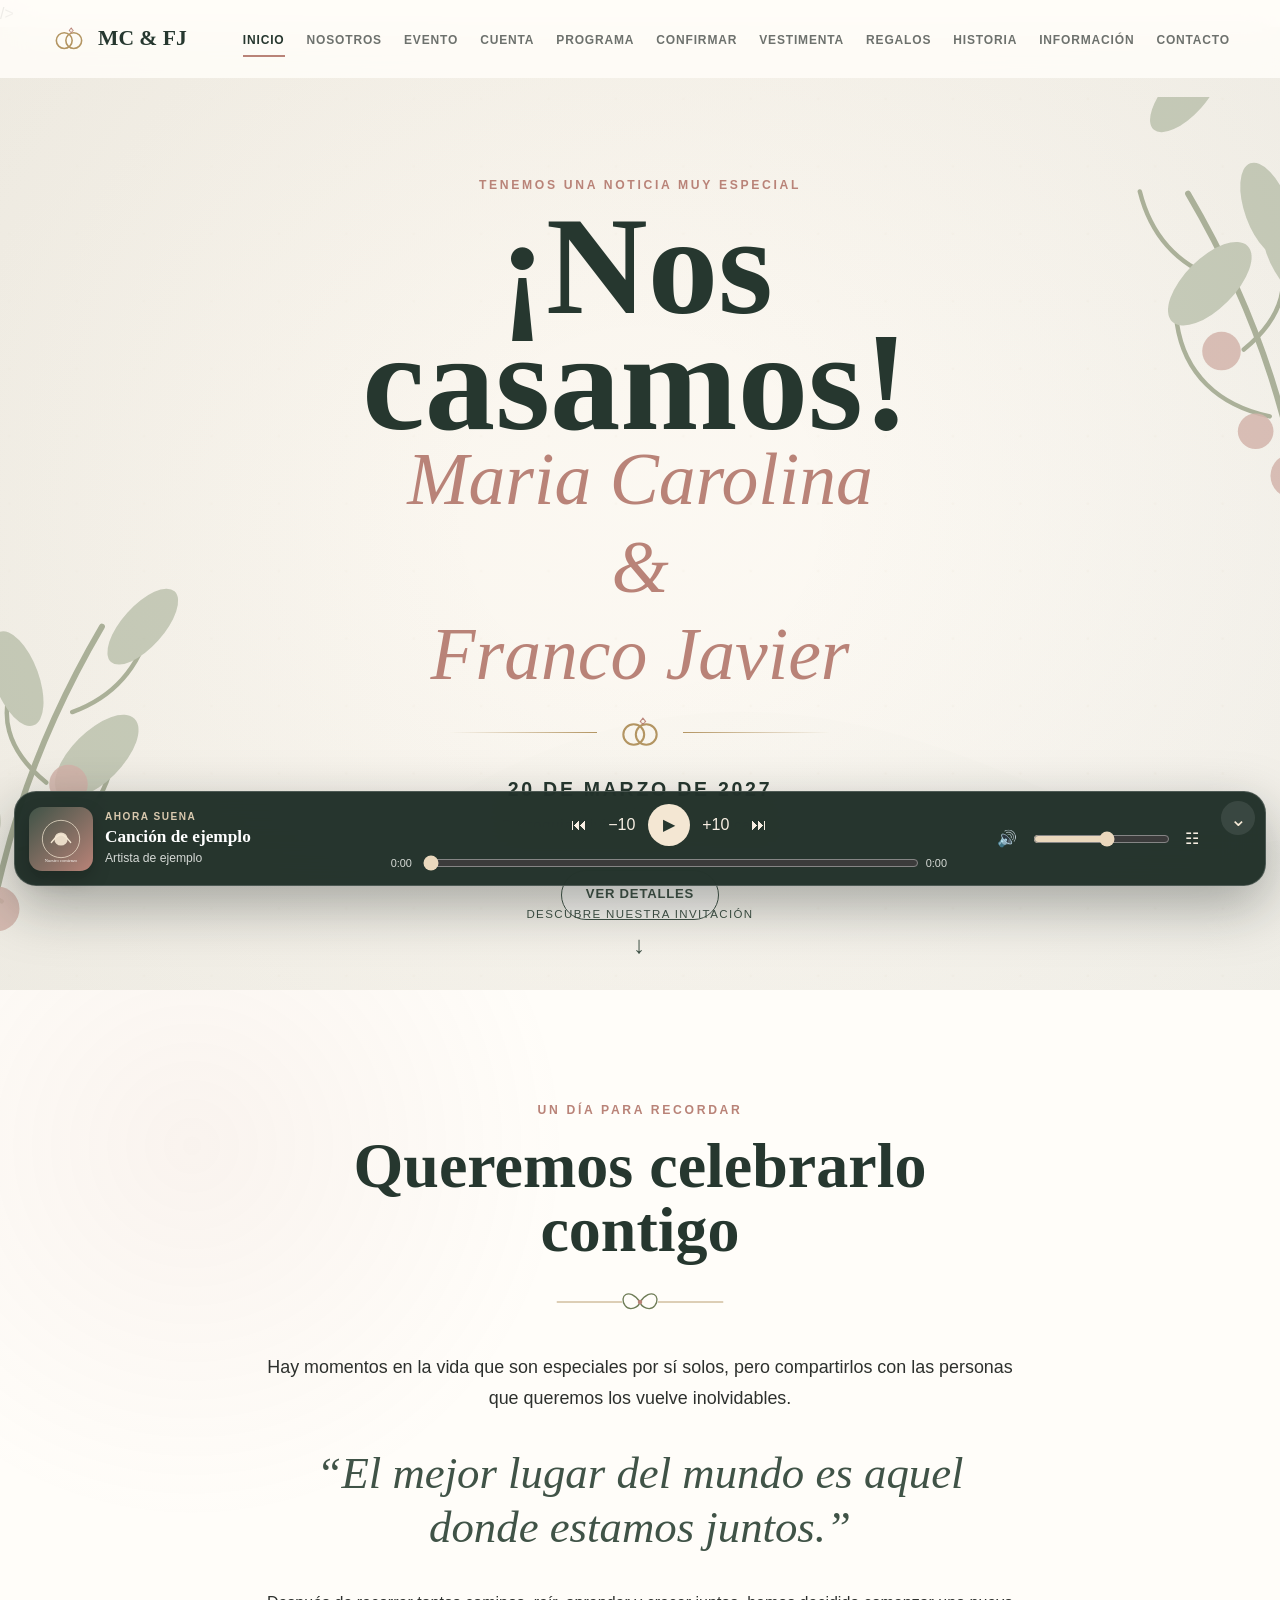
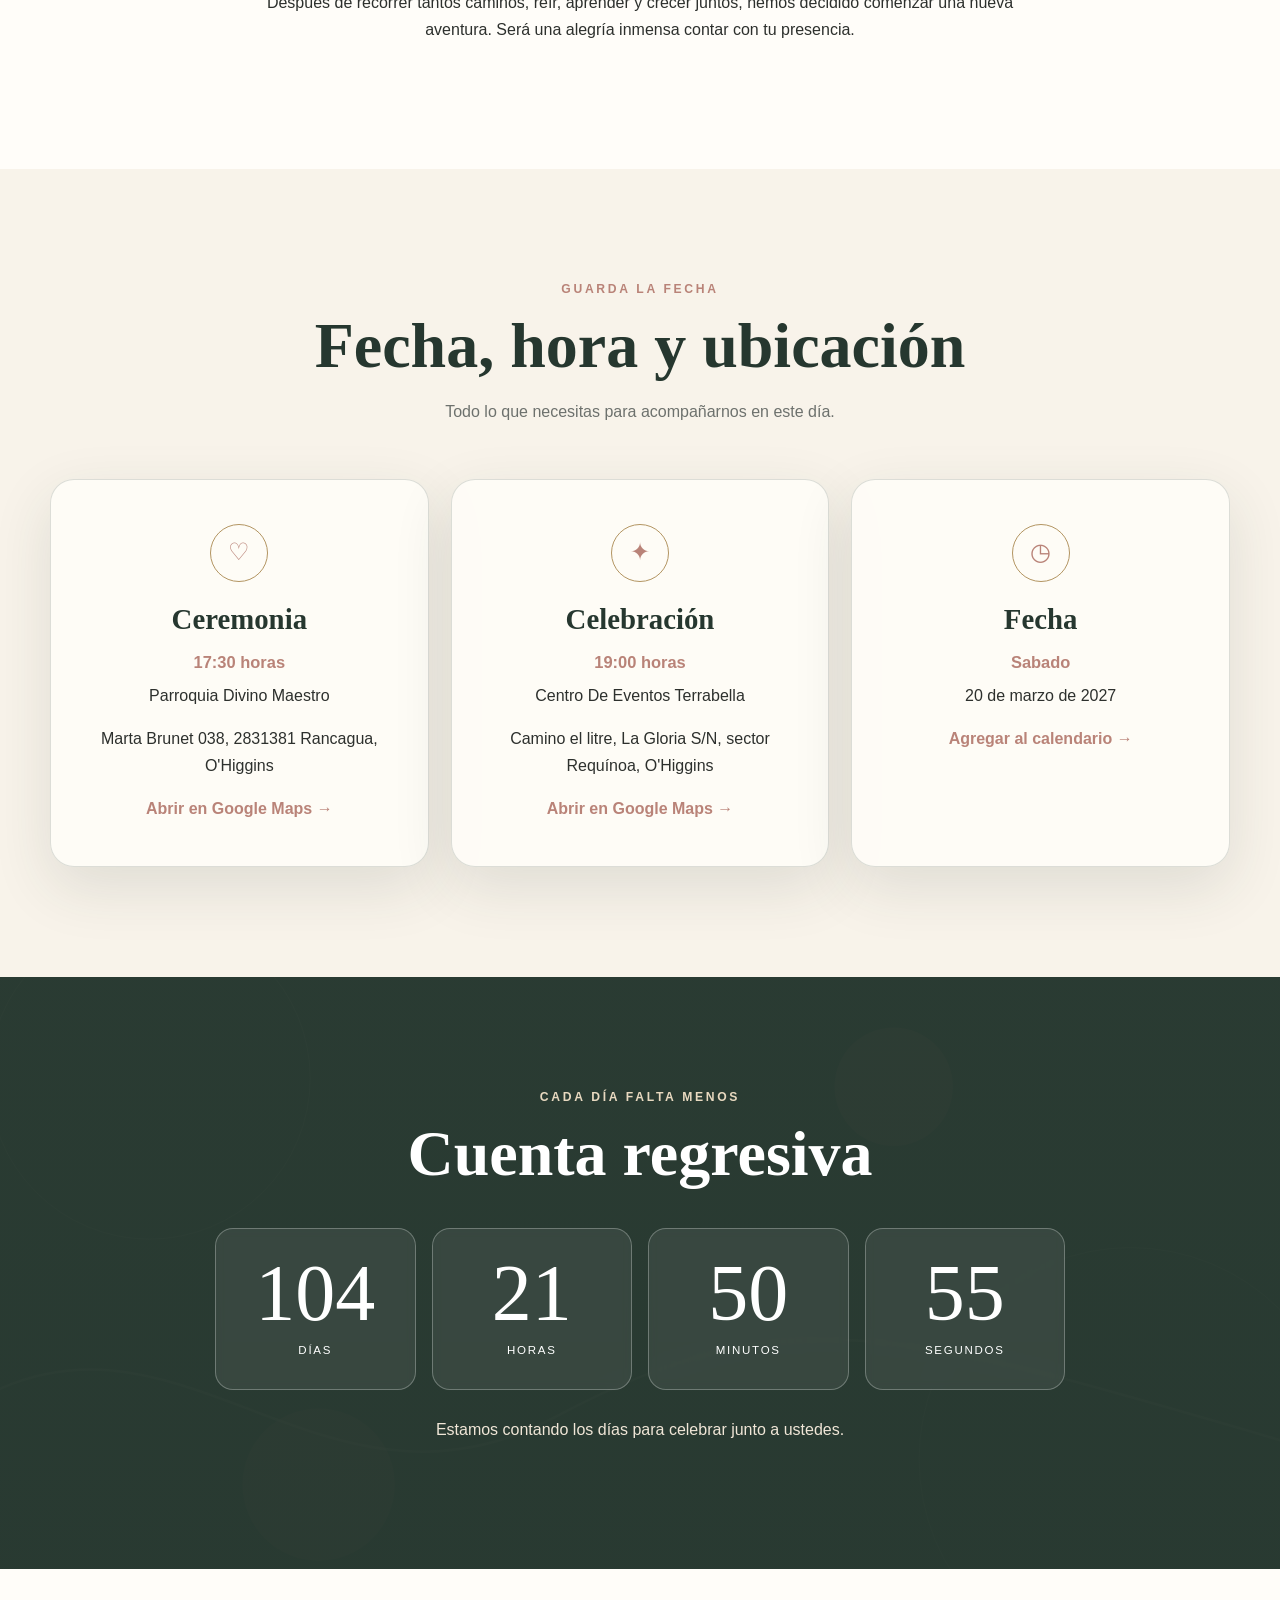
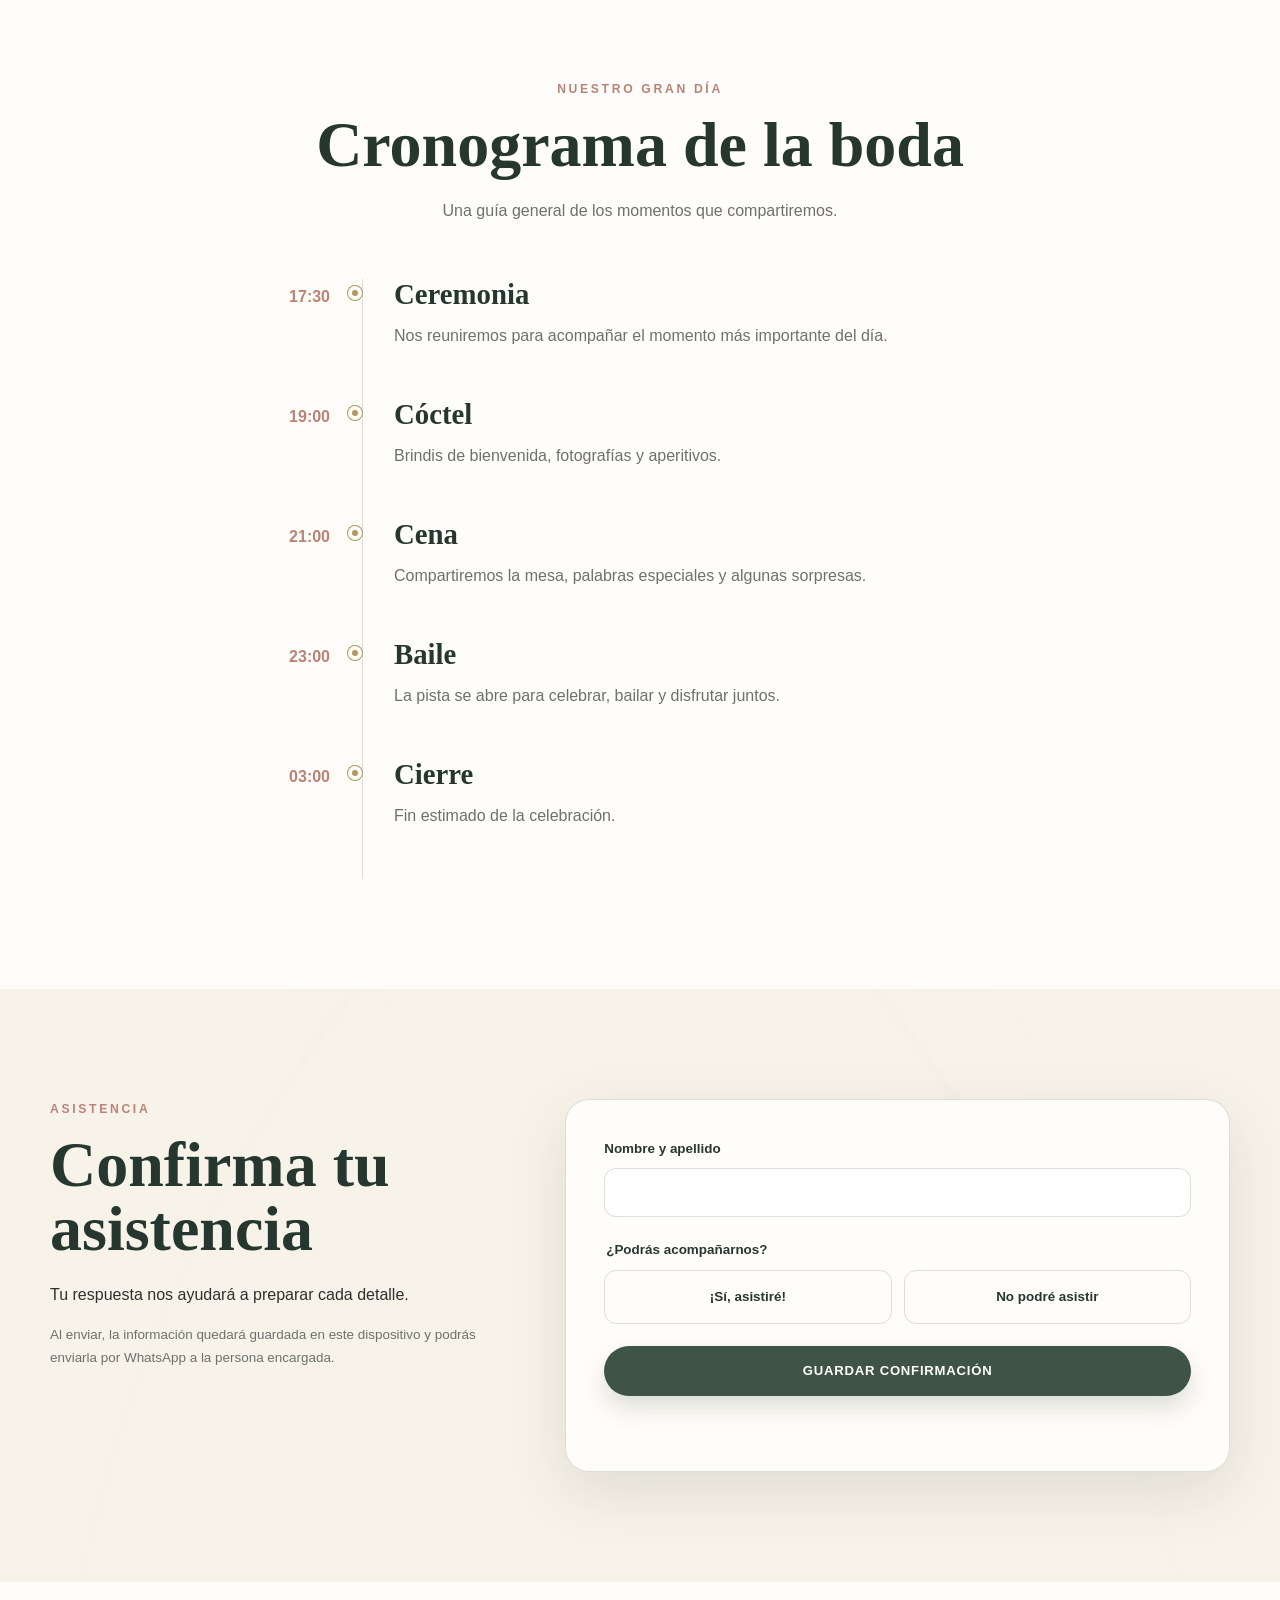
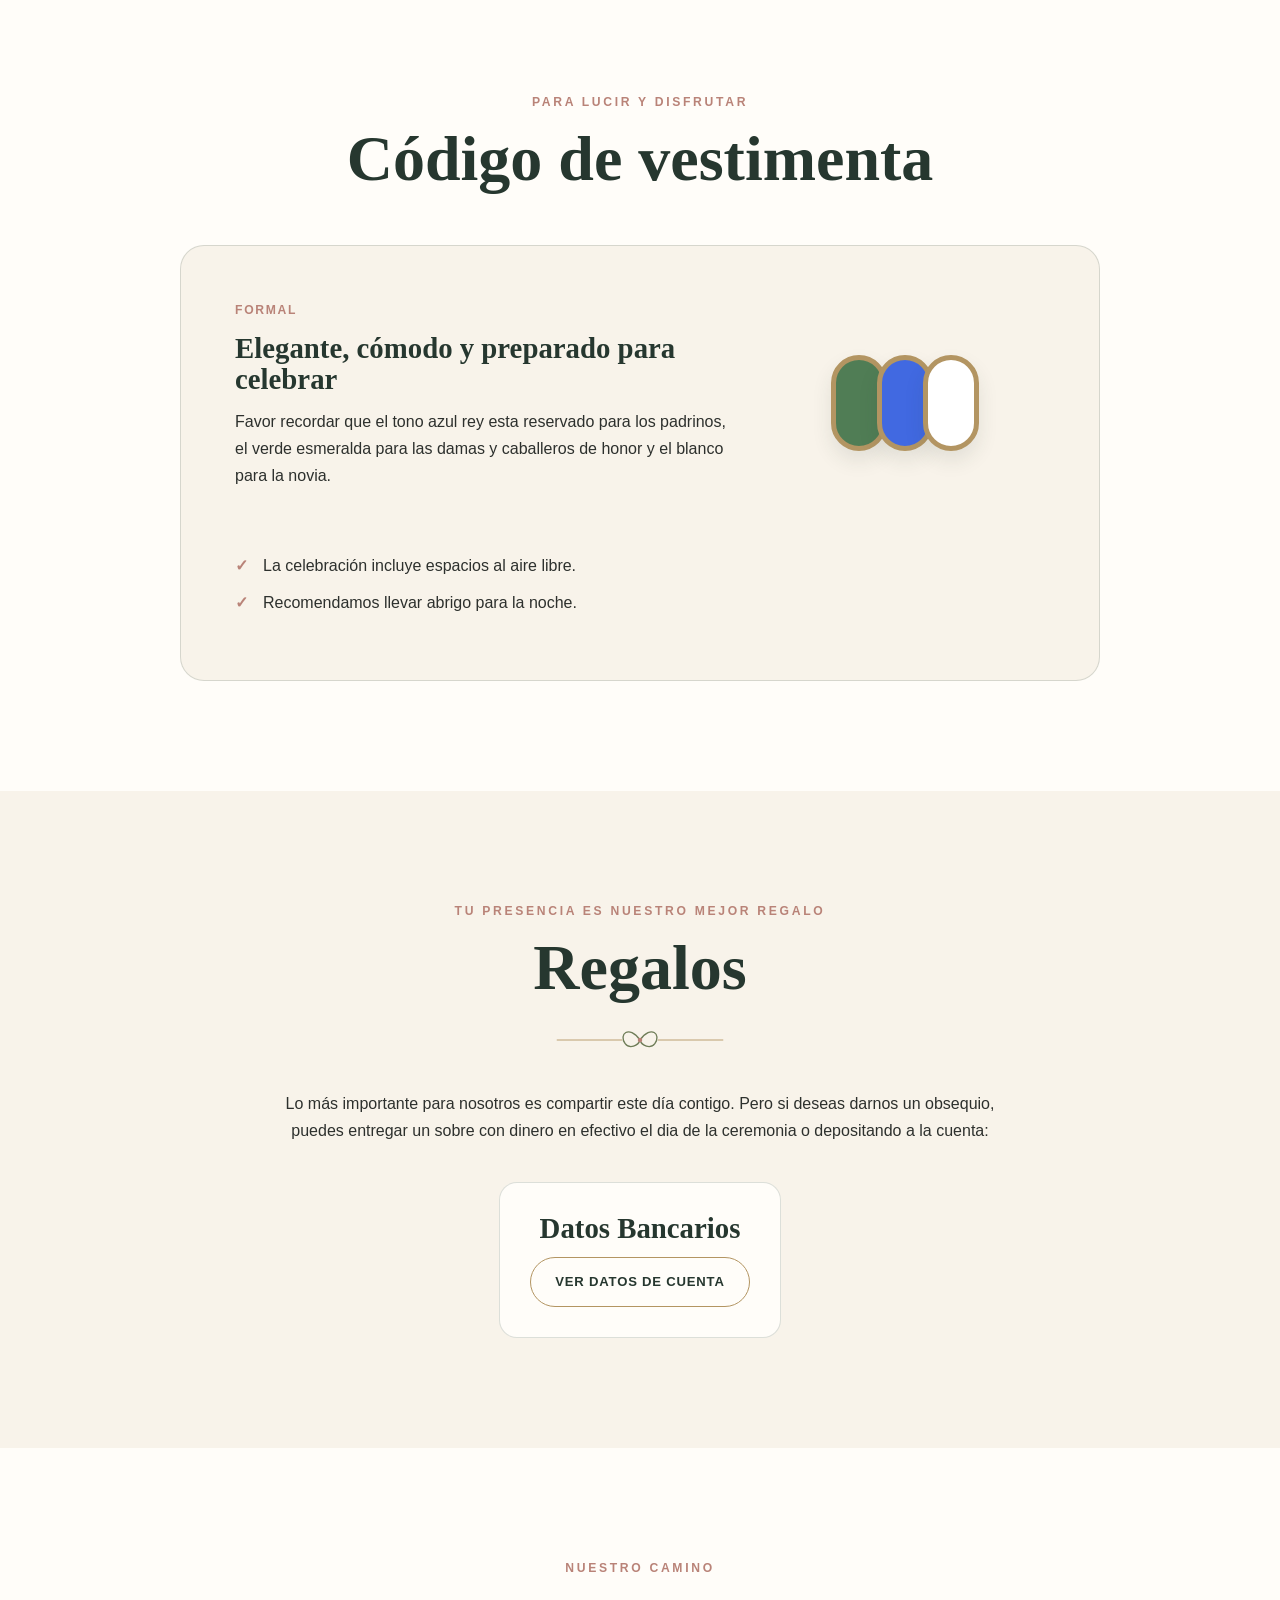
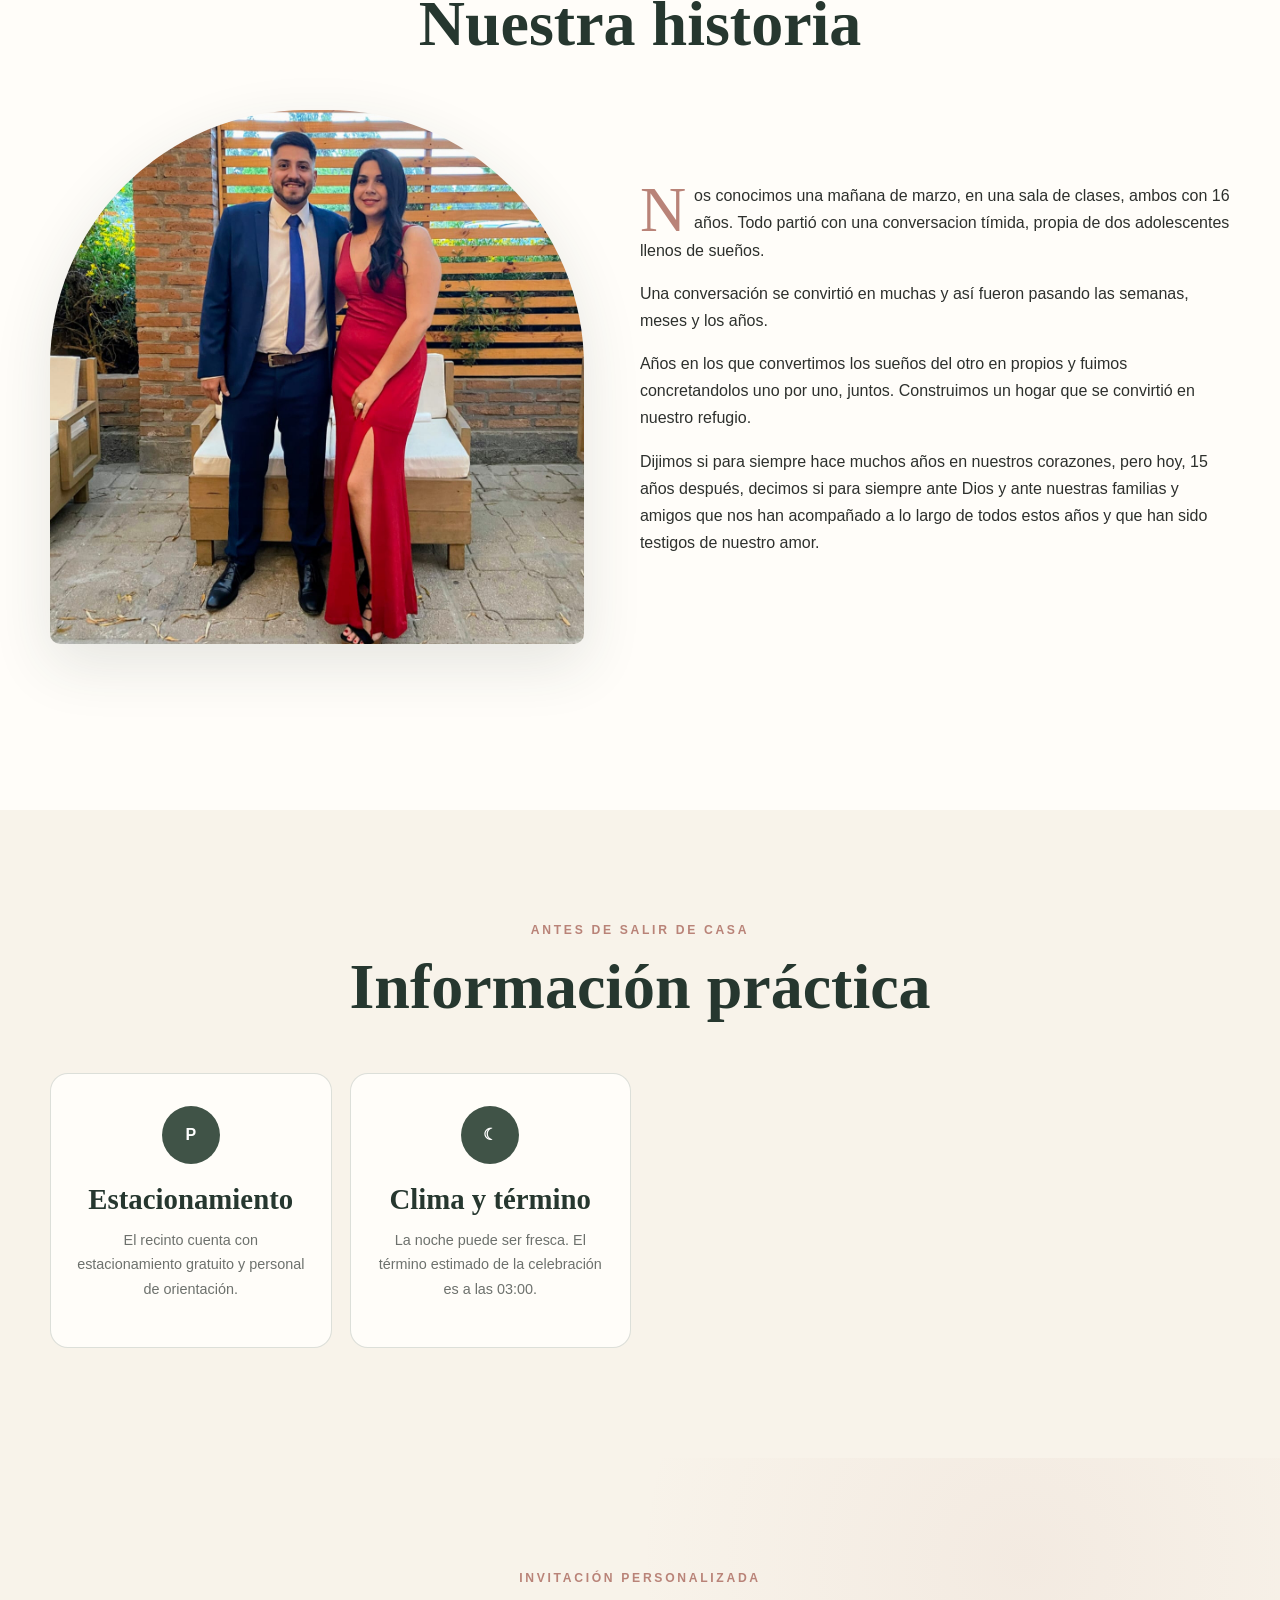
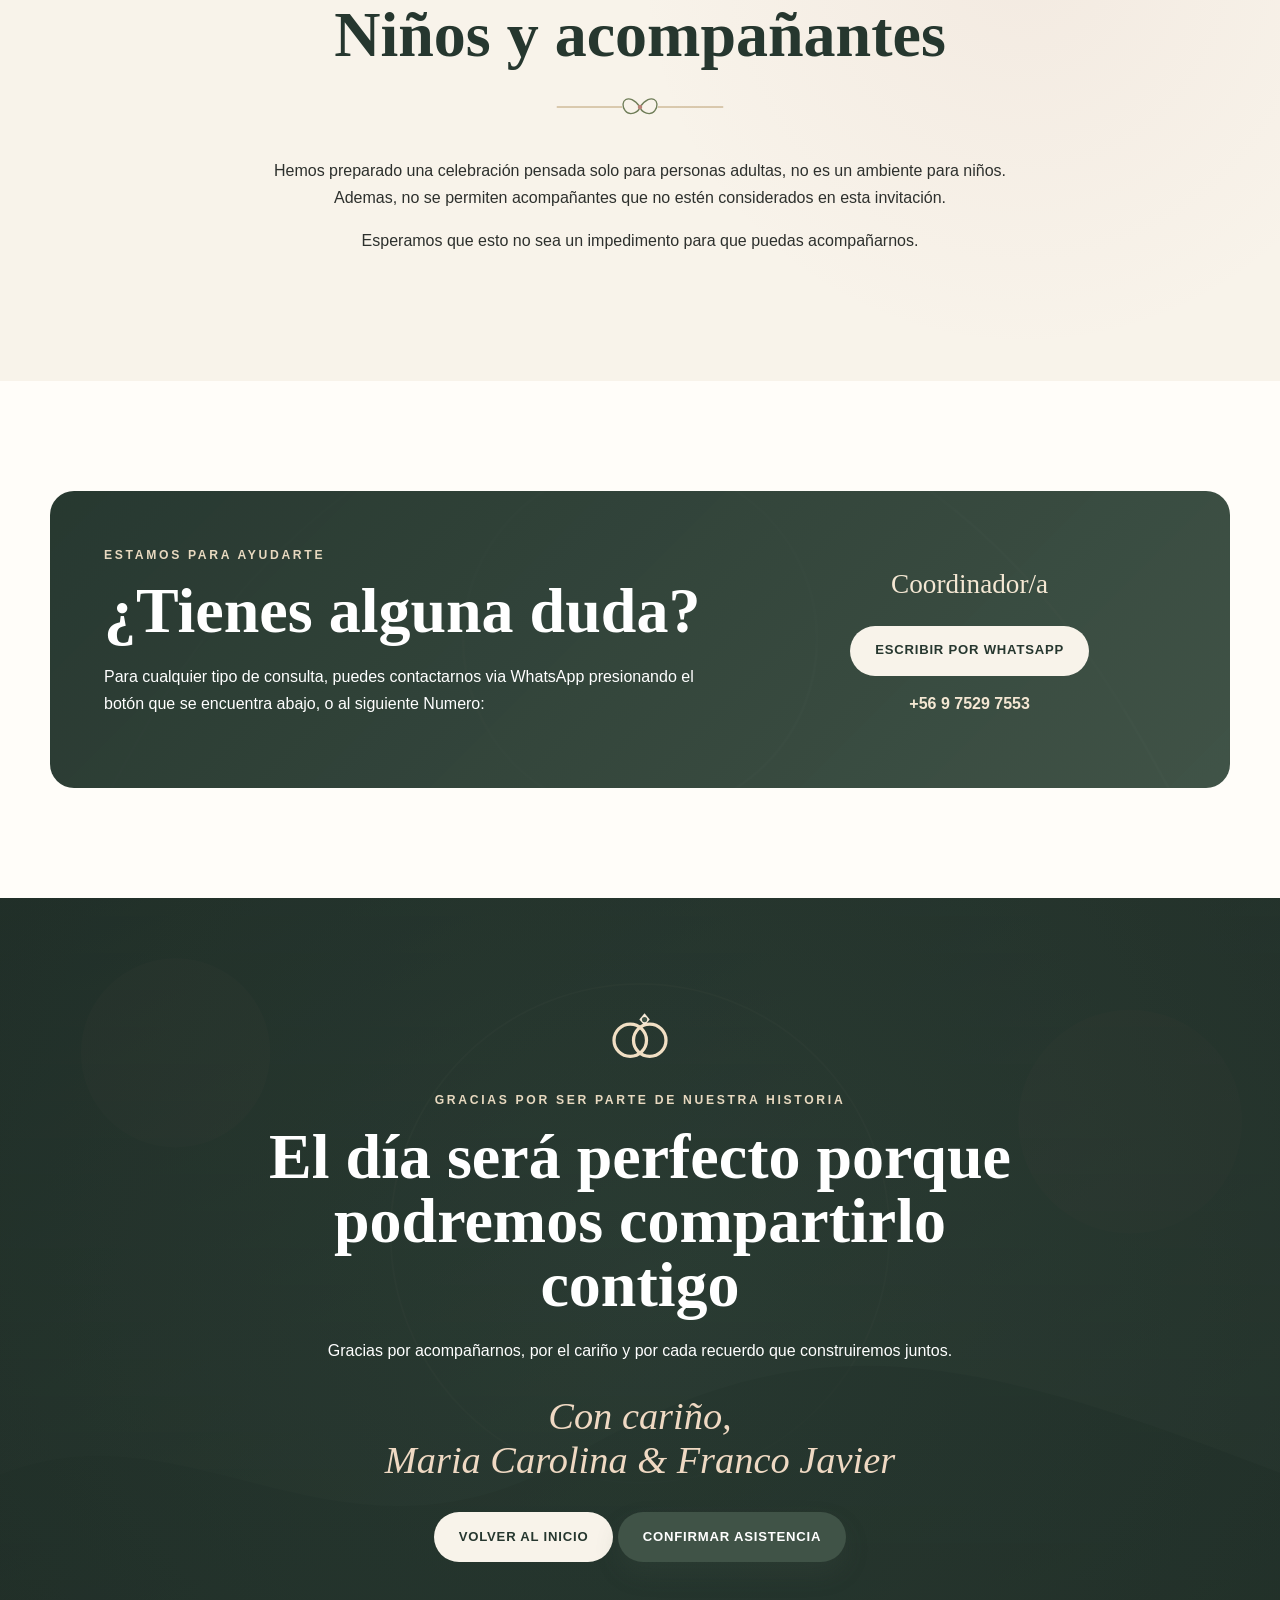
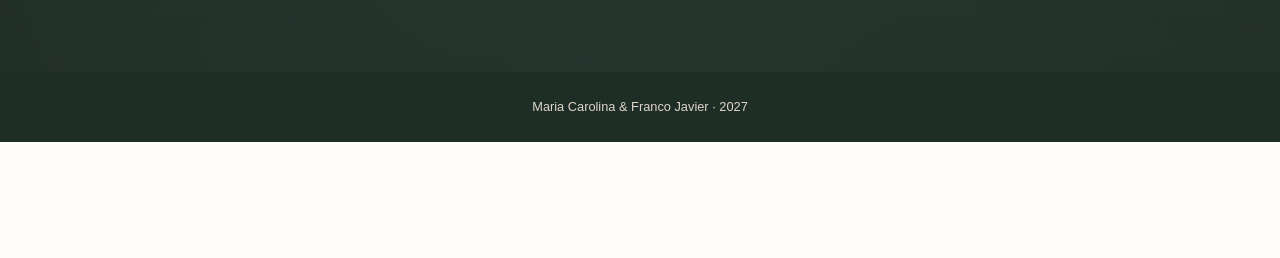
==== commit 55df0ea2: "Update meta tags and remove memories section Updated Open Graph meta tags for new domain and removed" ====
--- a/index.html
+++ b/index.html
@@ -7,10 +7,10 @@
     name="description"
     content="Invitación de boda de Carolina y Franco"
     >
-  <meta property="og:image" content="https://francoycarolina.cl/assets/FotoPortada.jpeg">
-  <meta property="og:url" content="https://francoycarolina.cl/">
+  <meta property="og:image" content="https://carolinayfranco.cl/assets/FotoPortada.jpeg">
+  <meta property="og:url" content="https://carolinayfranco.cl/">
   <meta property="og:type" content="website">
-  <meta property="og:icon" content="https://francoycarolina.cl/assets/rings.svg">
+  <meta property="og:icon" content="https://carolinayfranco.cl/assets/rings.svg">
   />
   
 
@@ -52,7 +52,6 @@
         <a href="#historia">Historia</a>
         <a href="#informacion">Información</a>
         <a href="#contacto">Contacto</a>
-        <a href="#recuerdos">Recuerdos</a>
       </div>
     </nav>
   </header>
@@ -449,20 +448,6 @@
             </a>
           </div>
         </div>
-      </div>
-    </section>
-
-    <section class="section hashtag-section" id="recuerdos" data-section>
-      <div class="container narrow reveal">
-        <p class="section-kicker">Compartamos los recuerdos</p>
-        <h2>Fotos, videos y mensajes</h2>
-        <p>
-          Nos encantará ver la celebración desde tu mirada. Comparte tus recuerdos usando:
-        </p>
-        <button class="hashtag" id="hashtagButton" type="button" title="Copiar hashtag">
-          #CarolinaYFranco
-        </button>
-        <p class="small-note" id="hashtagFeedback">Presiona la etiqueta para copiarla.</p>
       </div>
     </section>
 
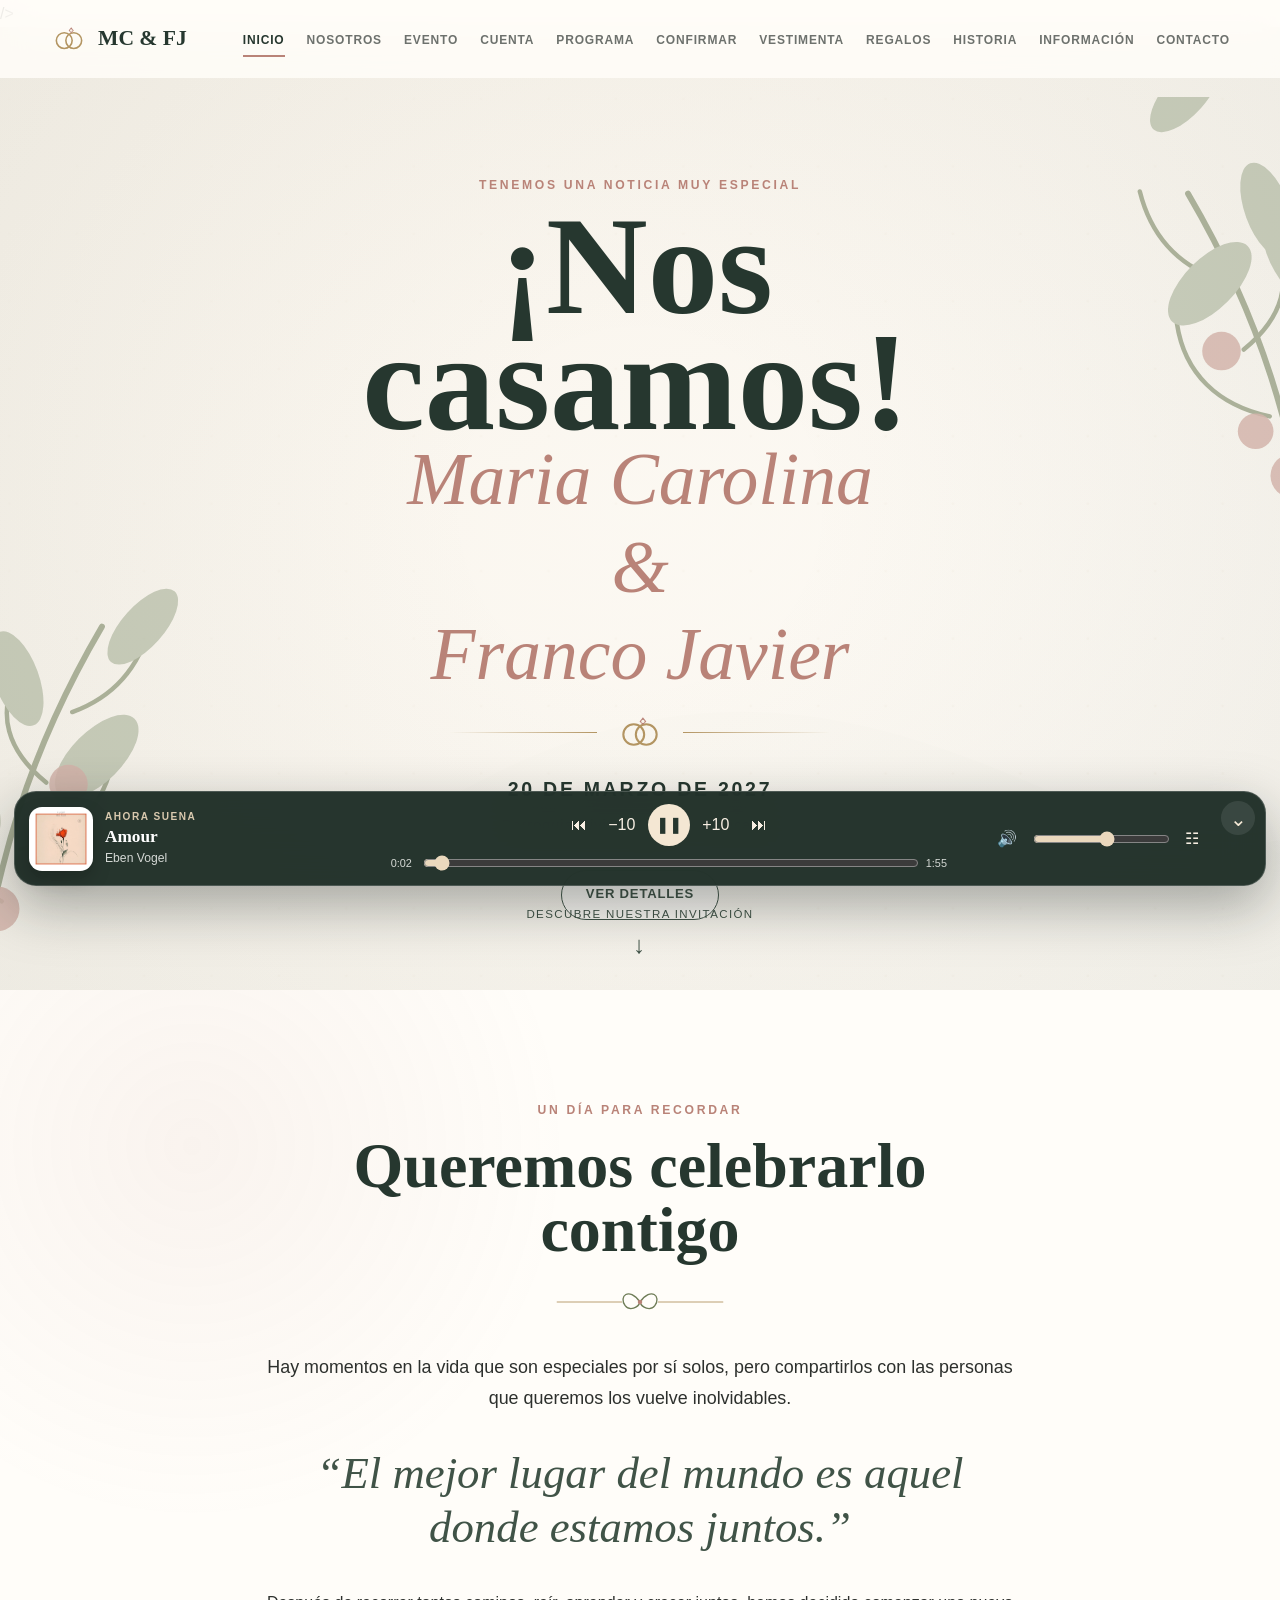
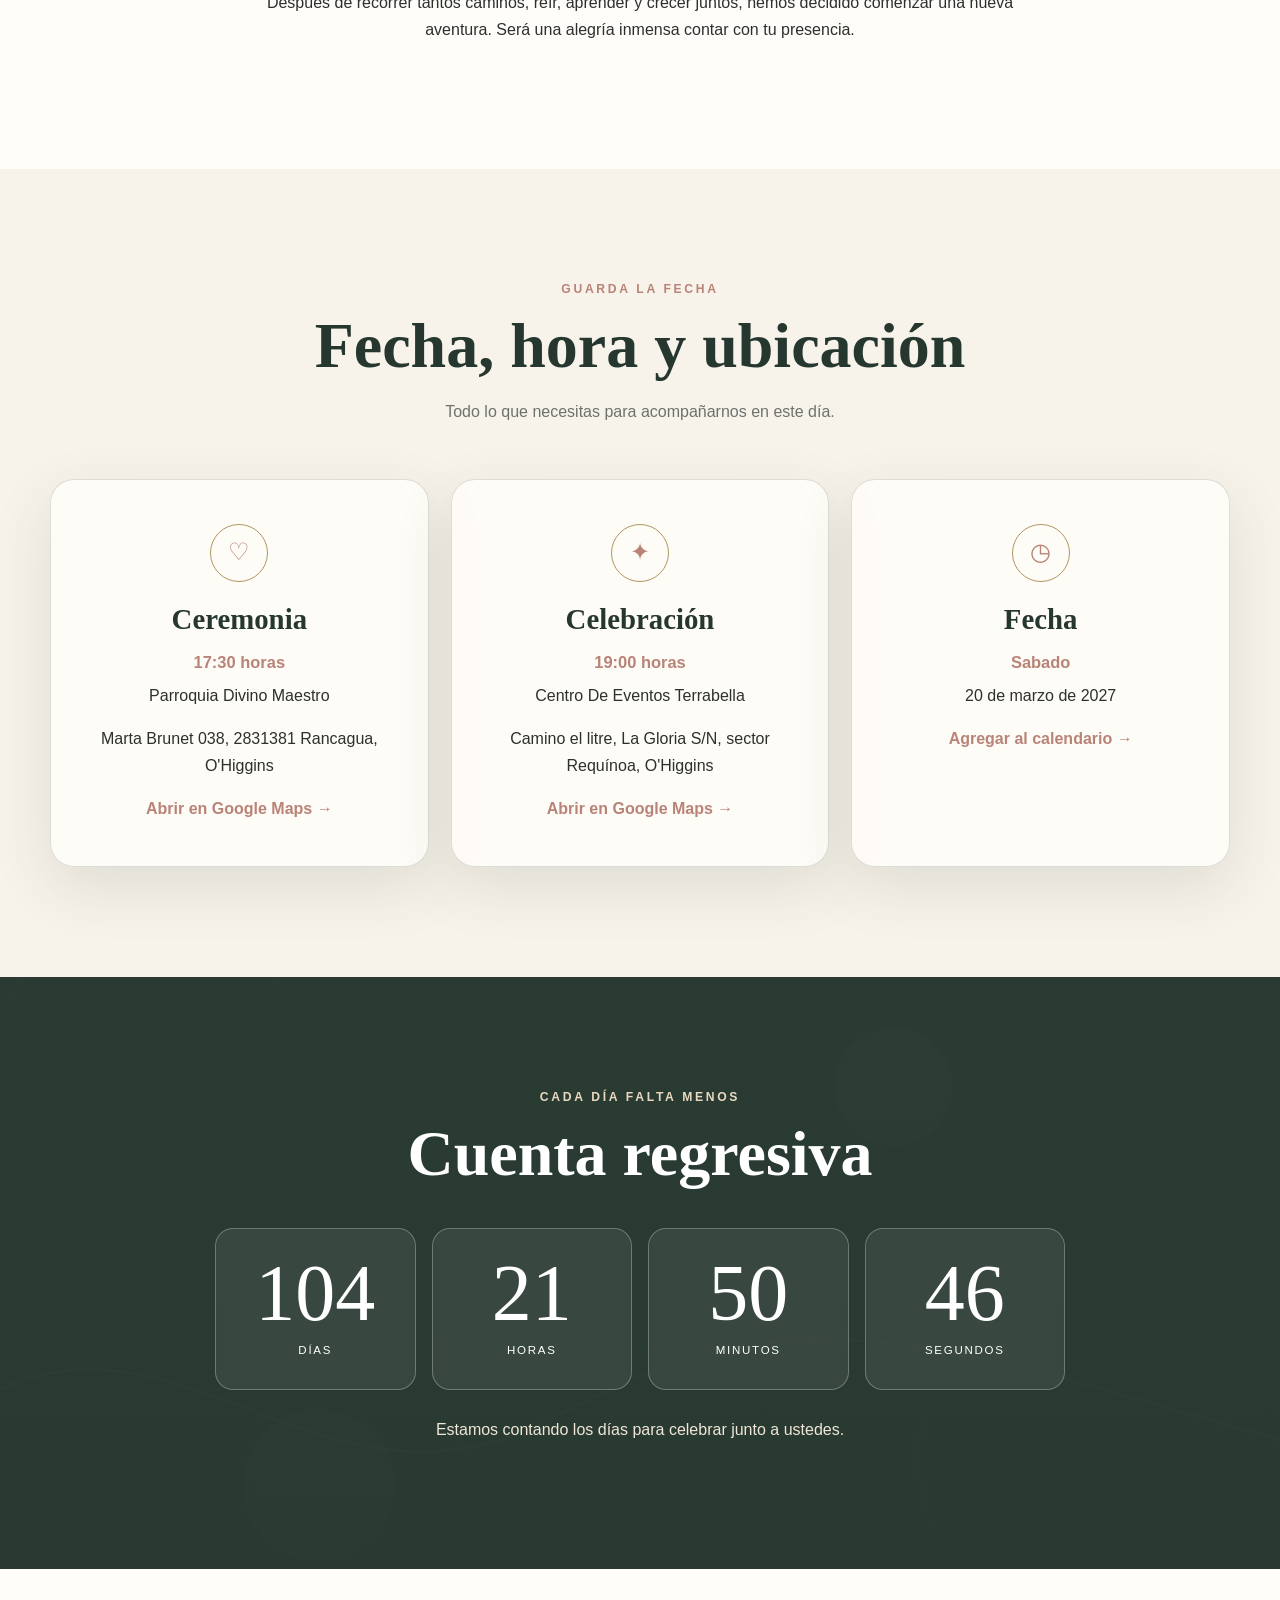
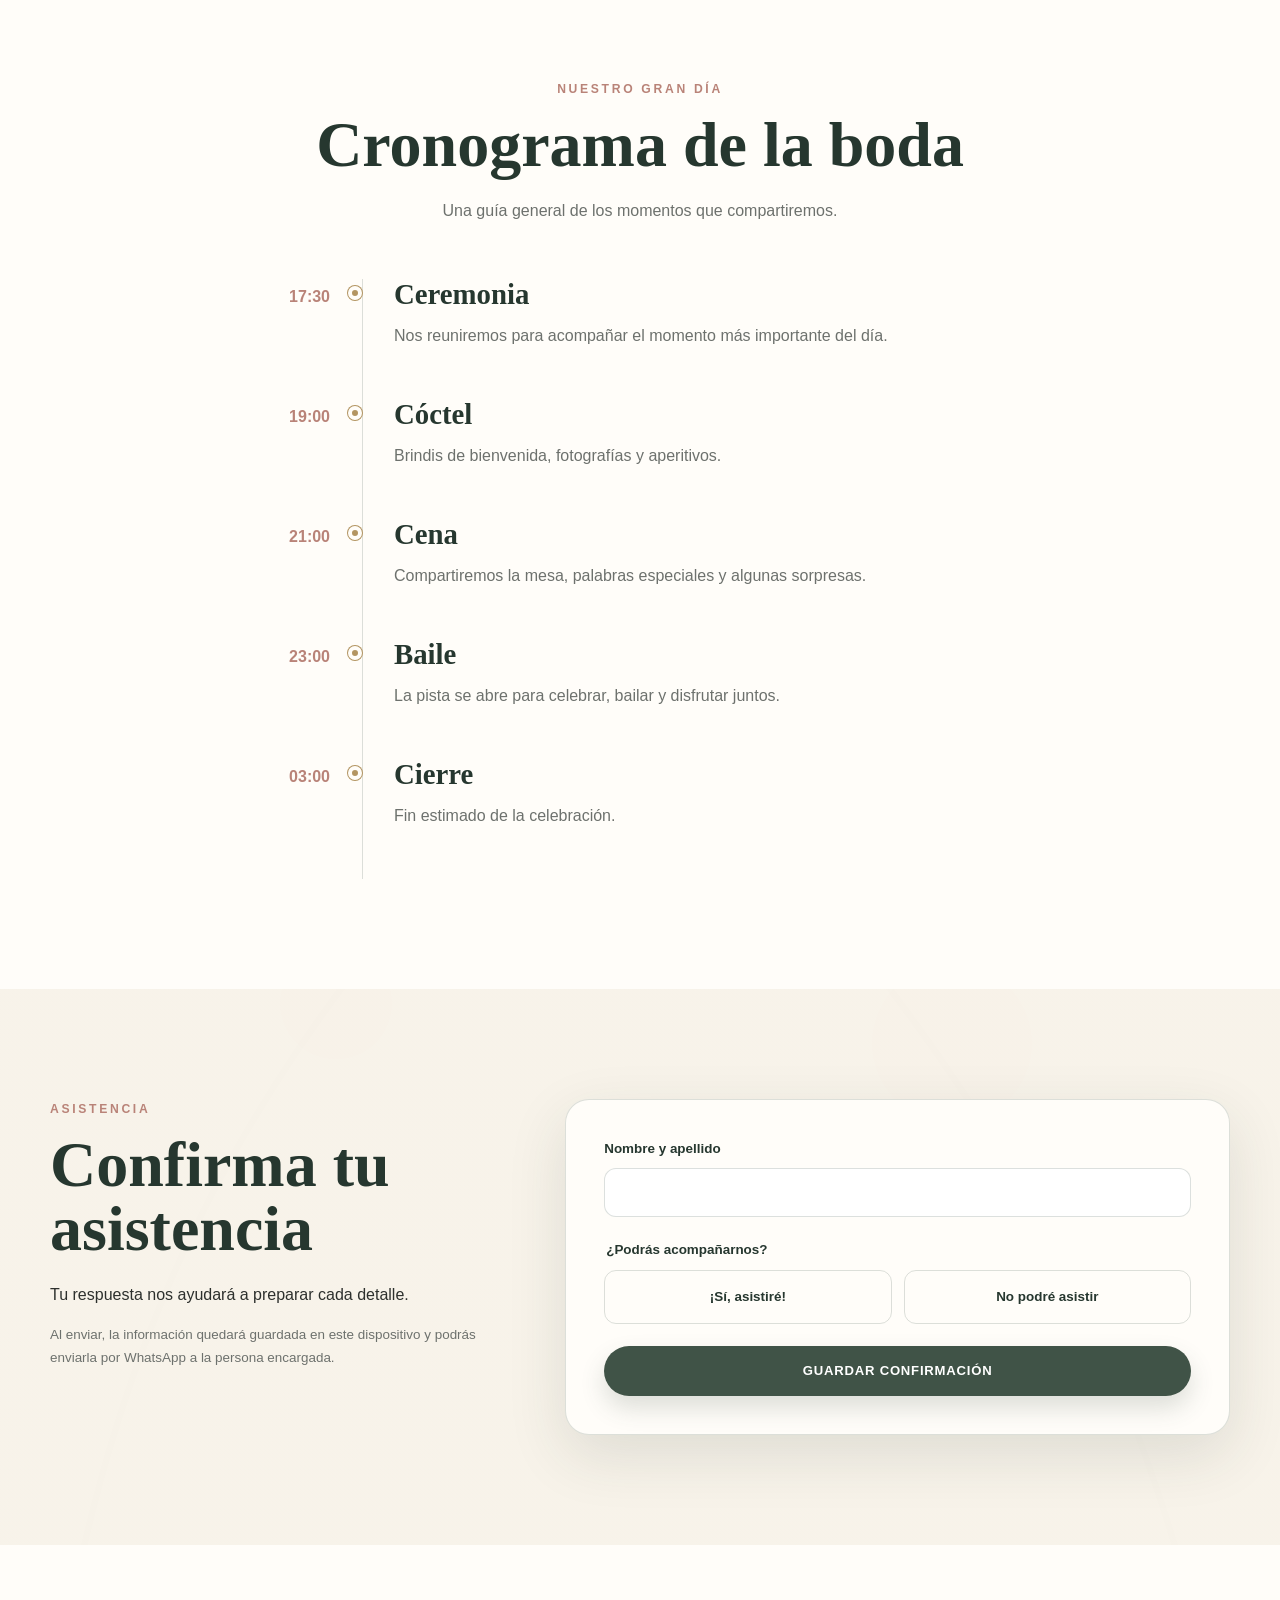
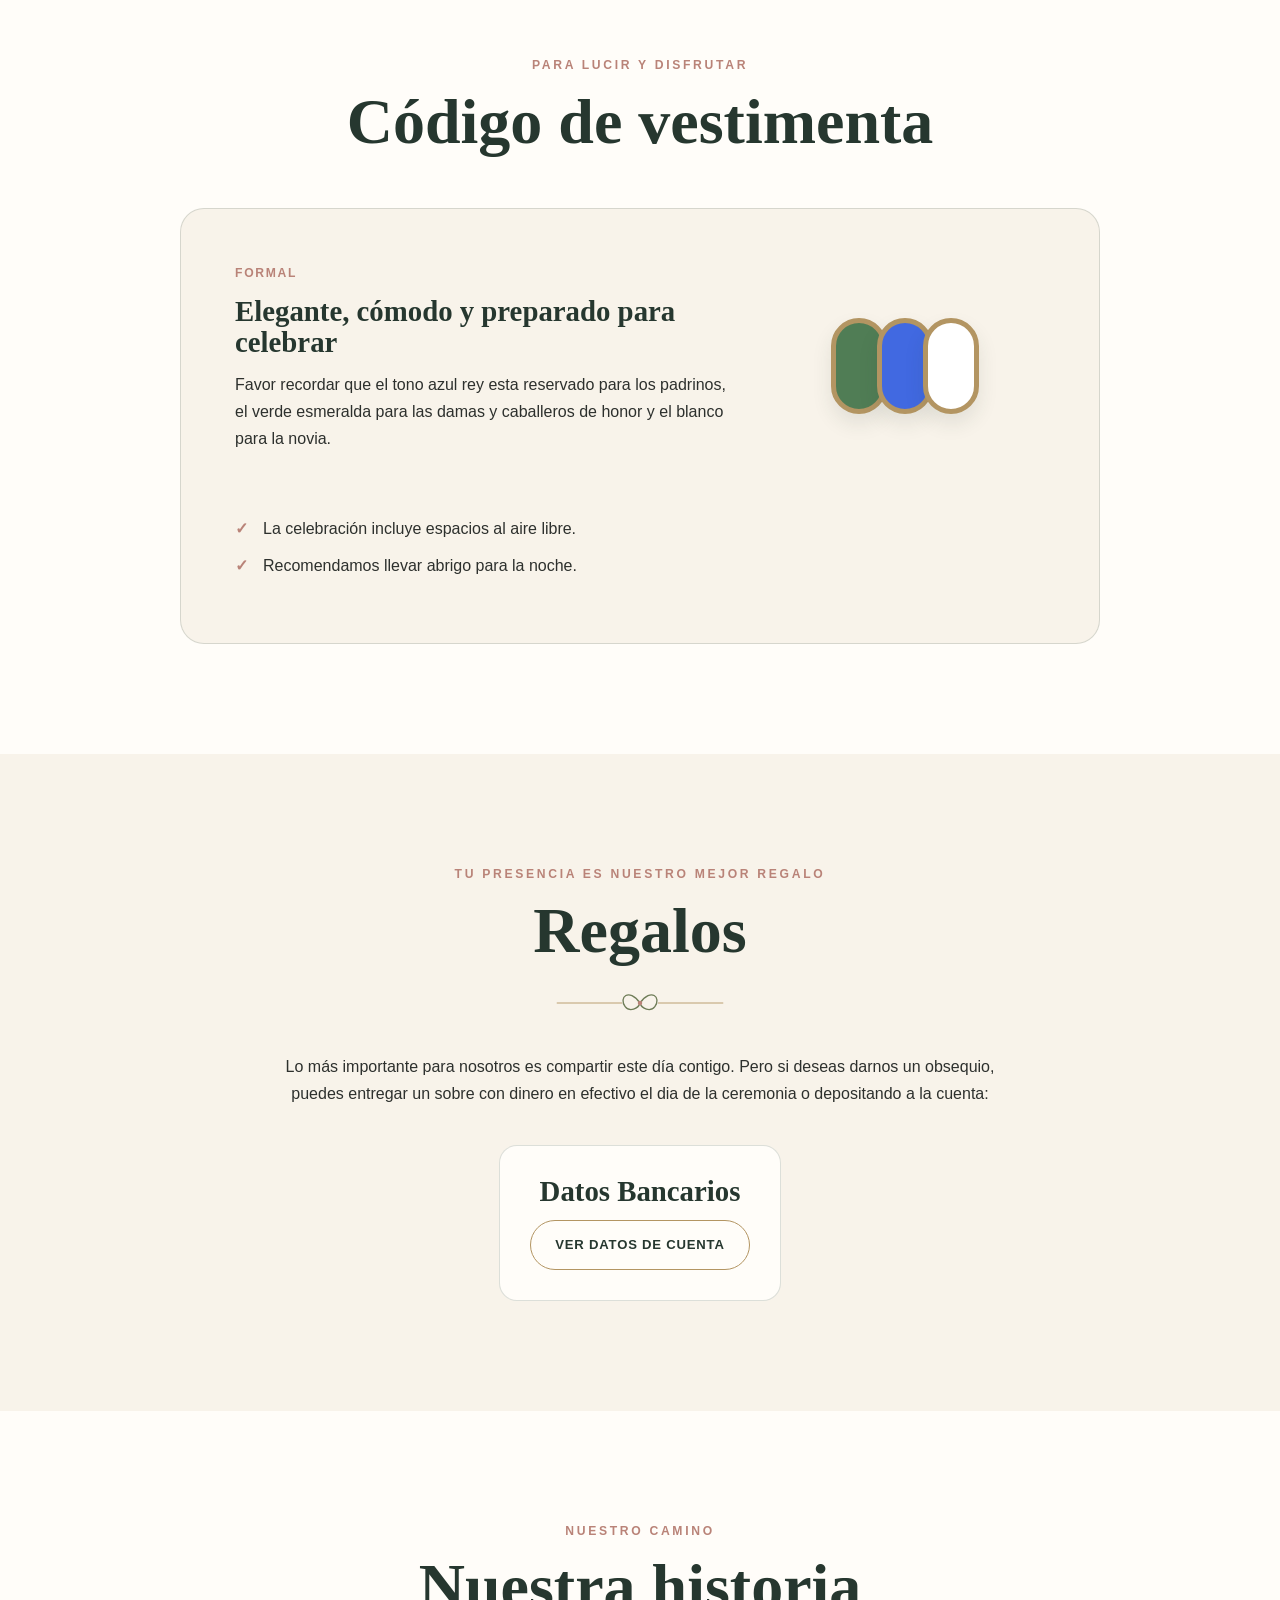
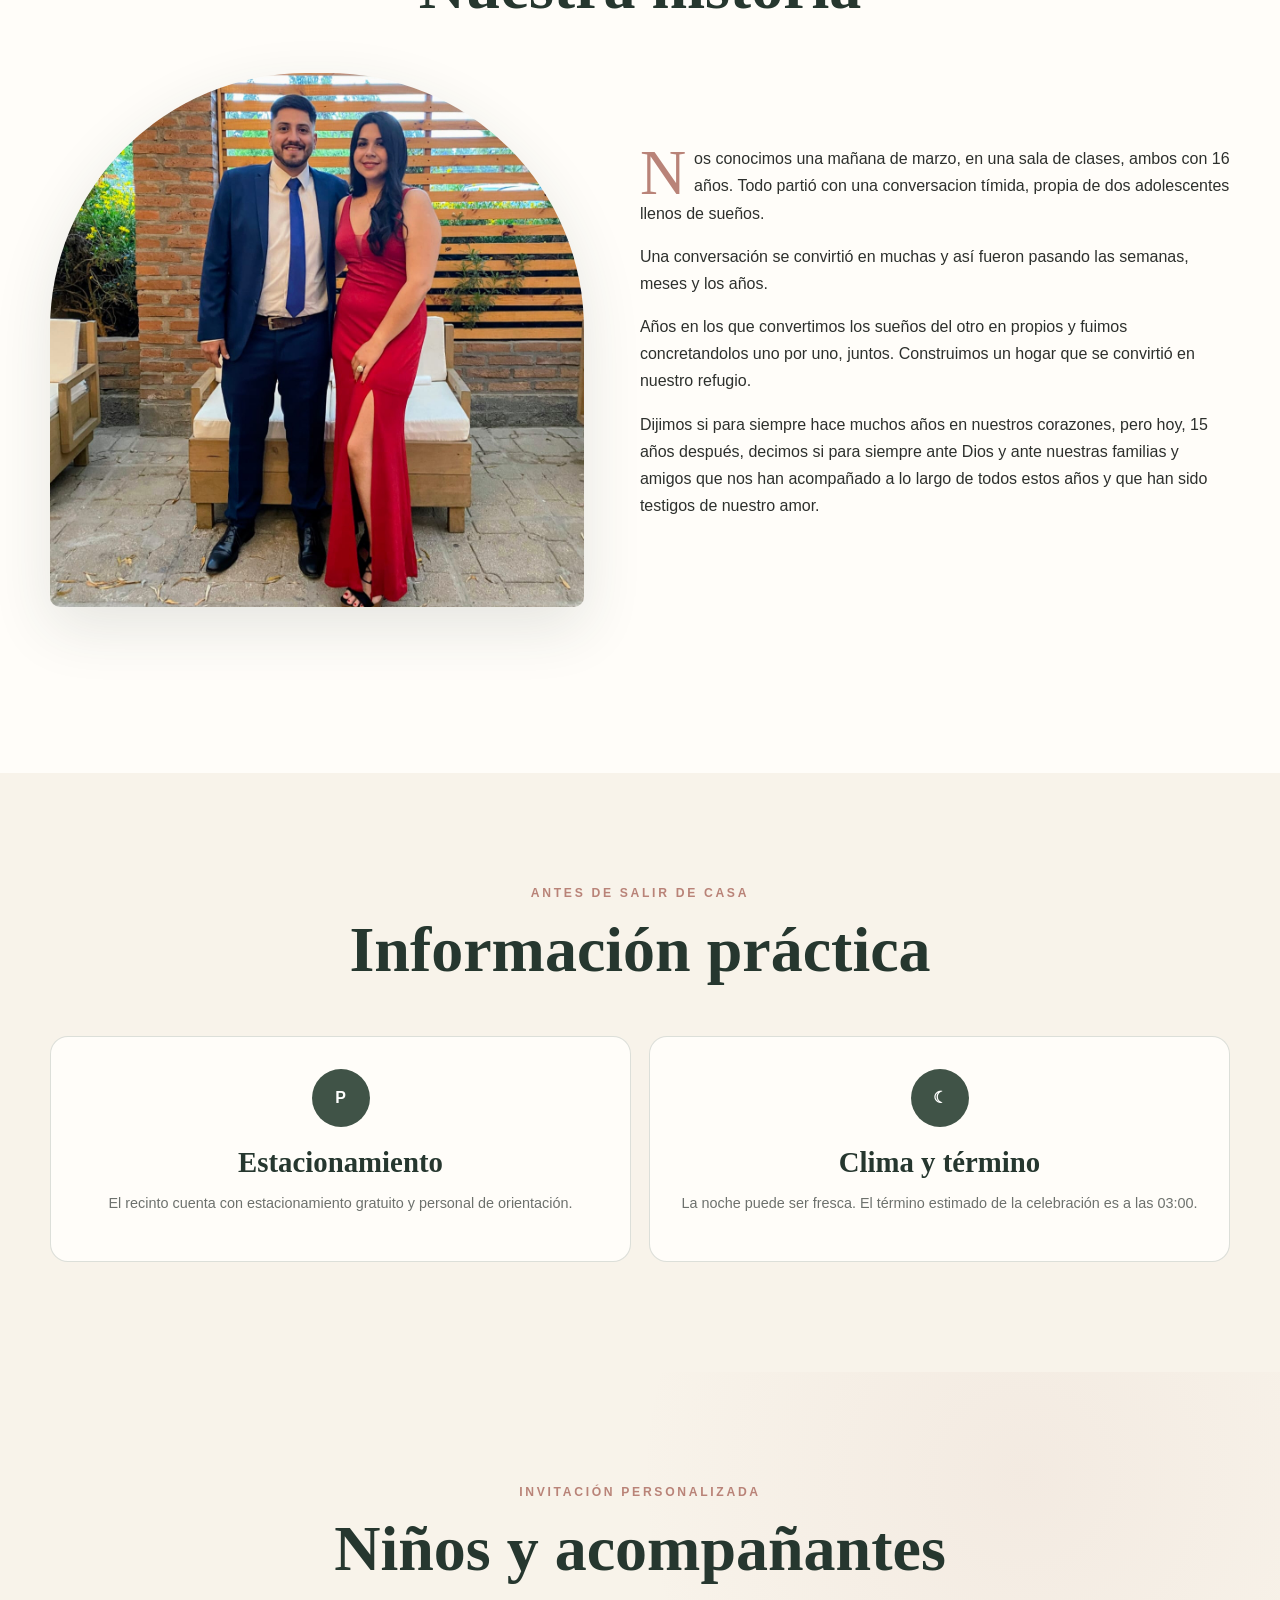
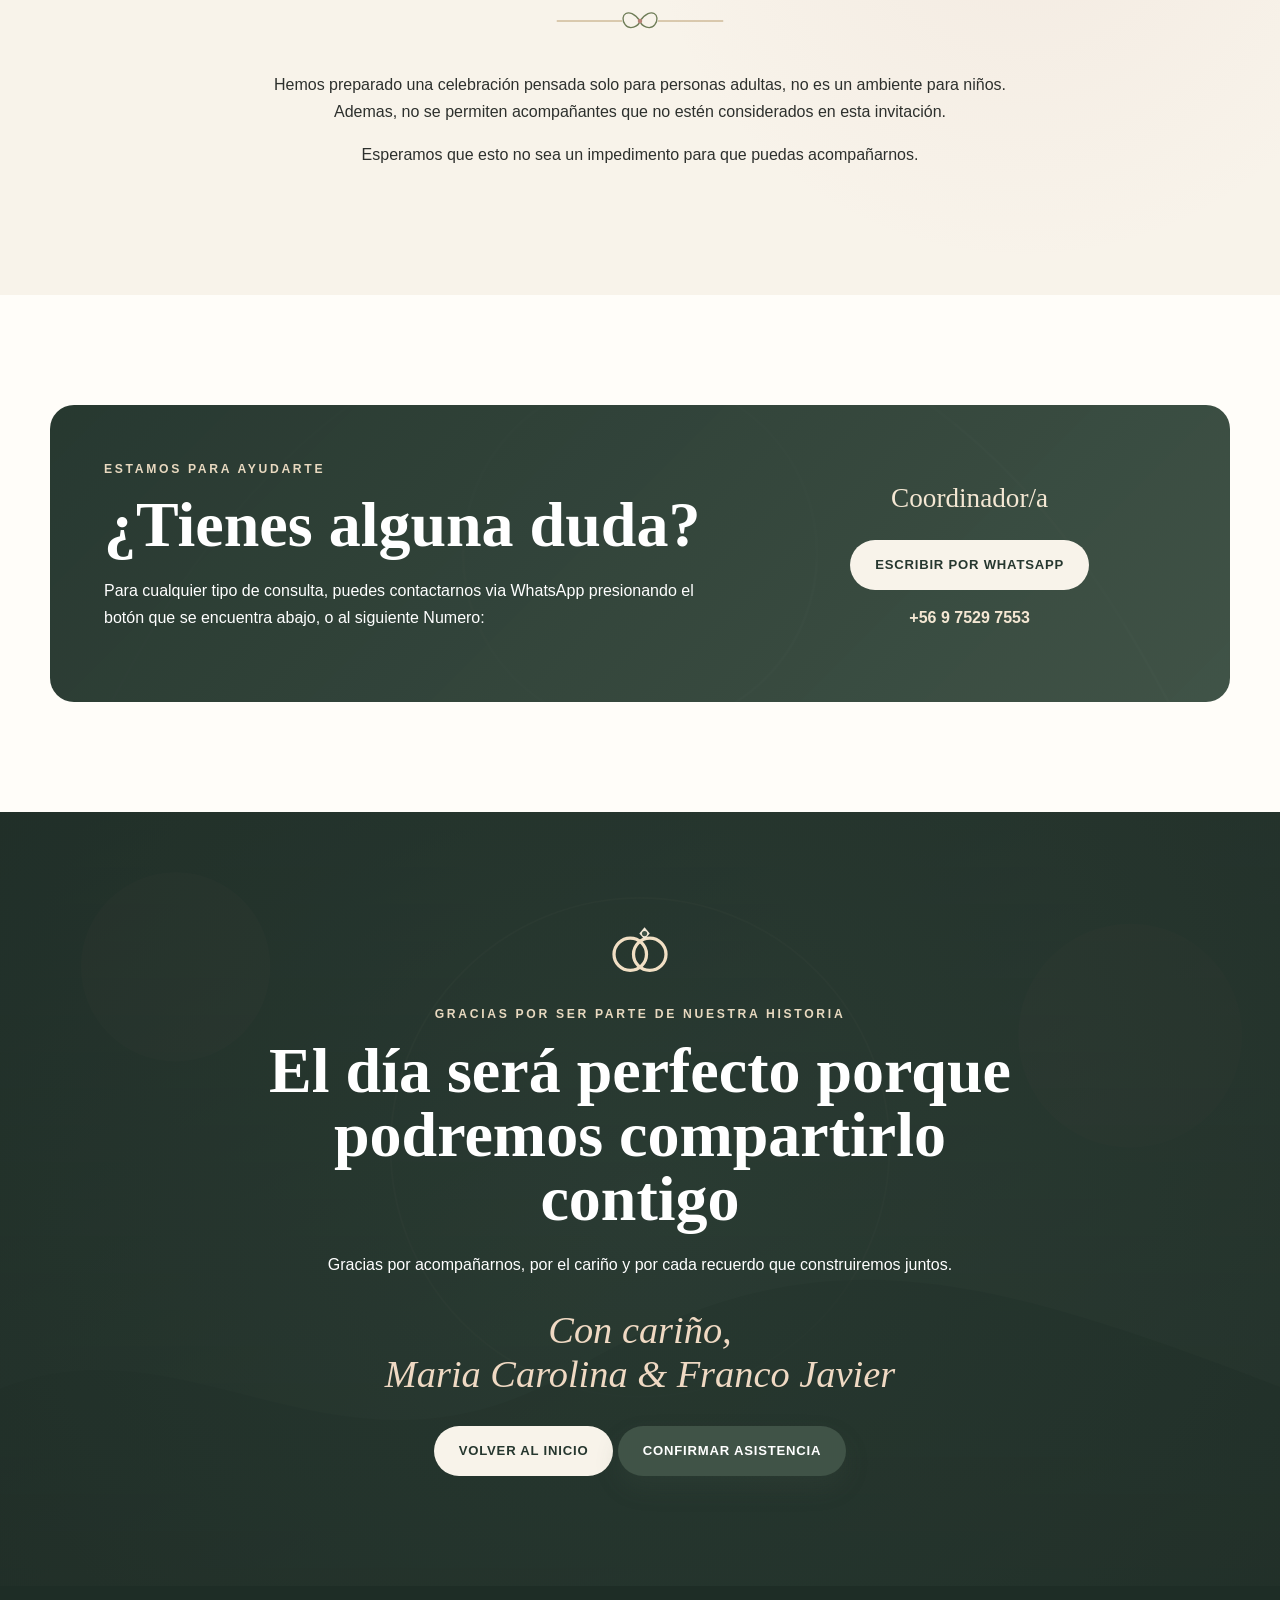
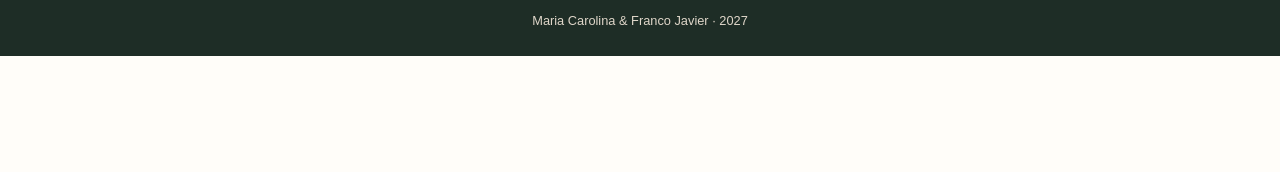
==== commit 1ae8179b: "Remove RSVP feedback and WhatsApp link Removed feedback div and WhatsApp confirmation link." ====
--- a/index.html
+++ b/index.html
@@ -271,14 +271,7 @@
             Guardar confirmación
           </button>
 
-          <div class="form-feedback" id="rsvpFeedback" role="status"></div>
-          <a
-            class="button button-whatsapp full-width hidden"
-            id="sendRsvpWhatsApp"
-            href="#"
-            target="_blank"
-            rel="noopener noreferrer"
-          >Enviar confirmación por WhatsApp</a>
+          
         </form>
       </div>
     </section>
--- a/styles.css
+++ b/styles.css
@@ -1026,7 +1026,7 @@
 
 .practical-grid {
   display: grid;
-  grid-template-columns: repeat(4, 1fr);
+  grid-template-columns: repeat(2, 1fr);
   gap: 18px;
 }
 
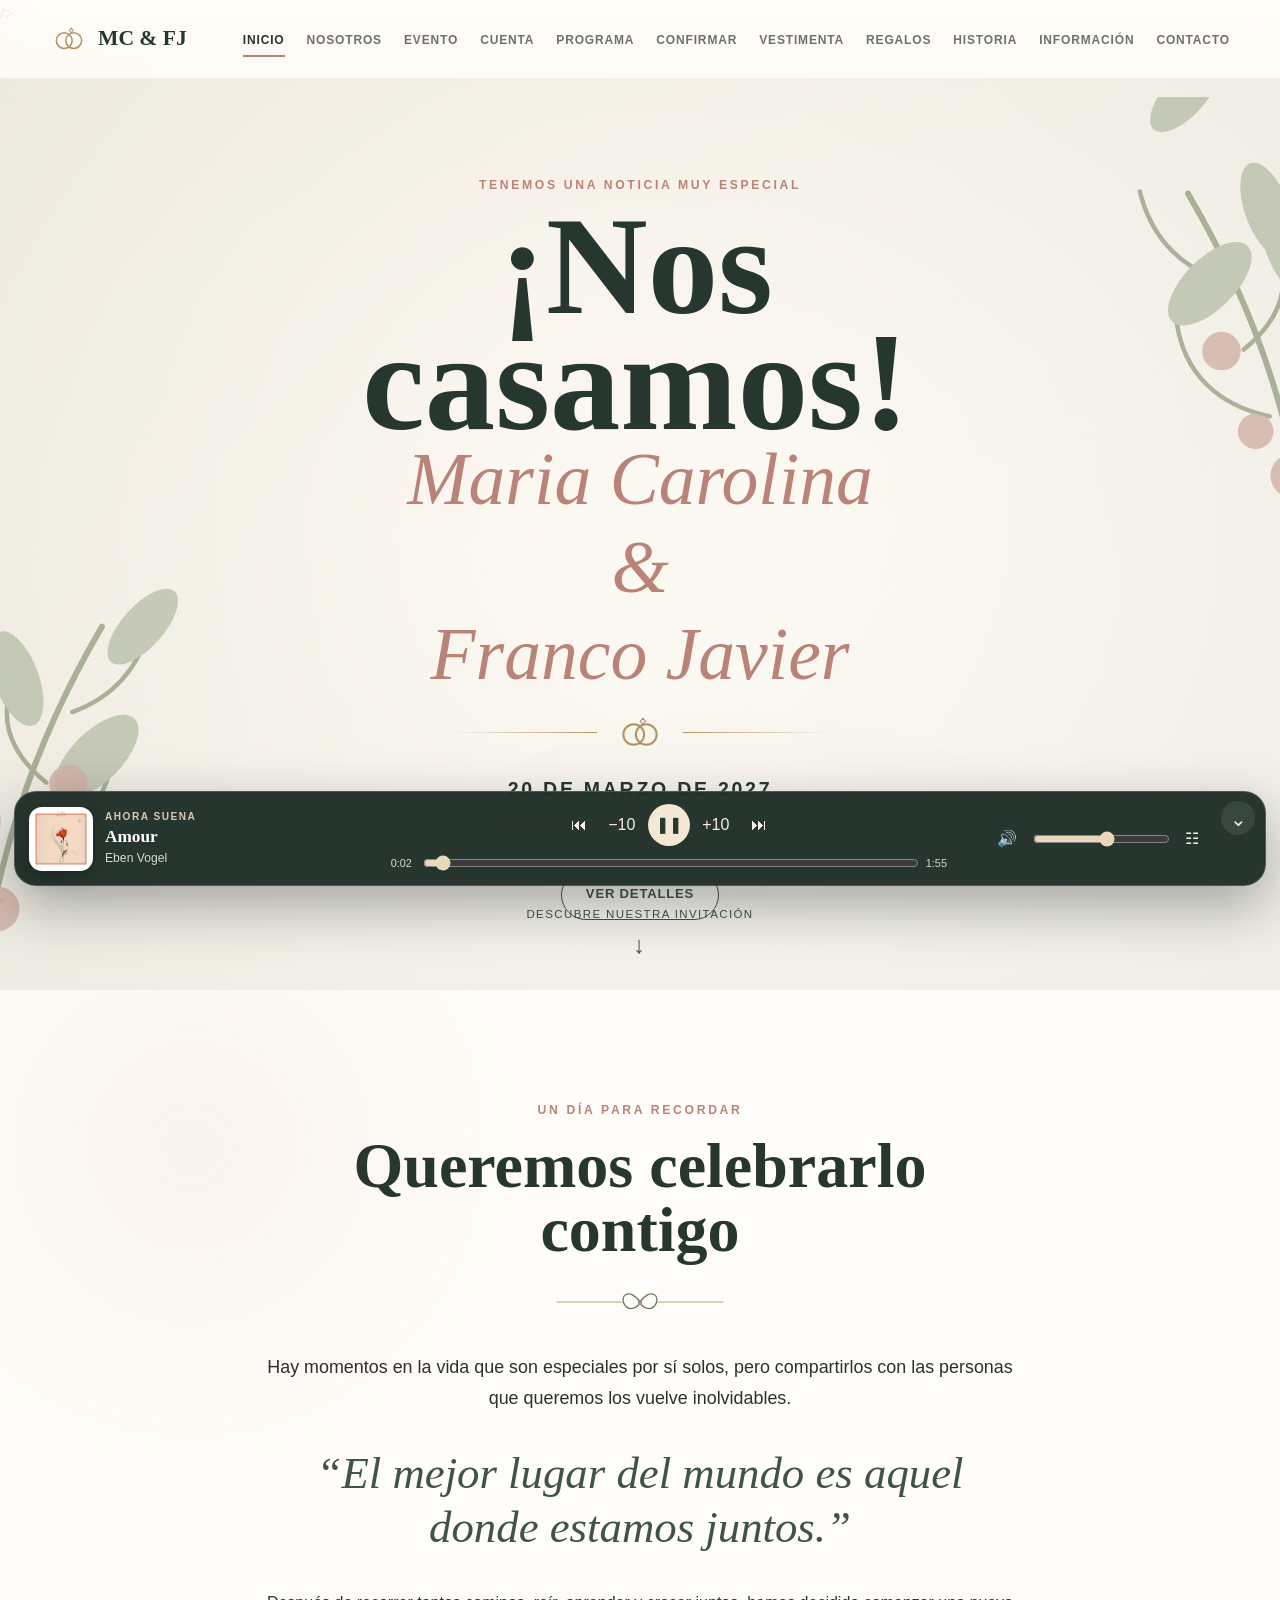
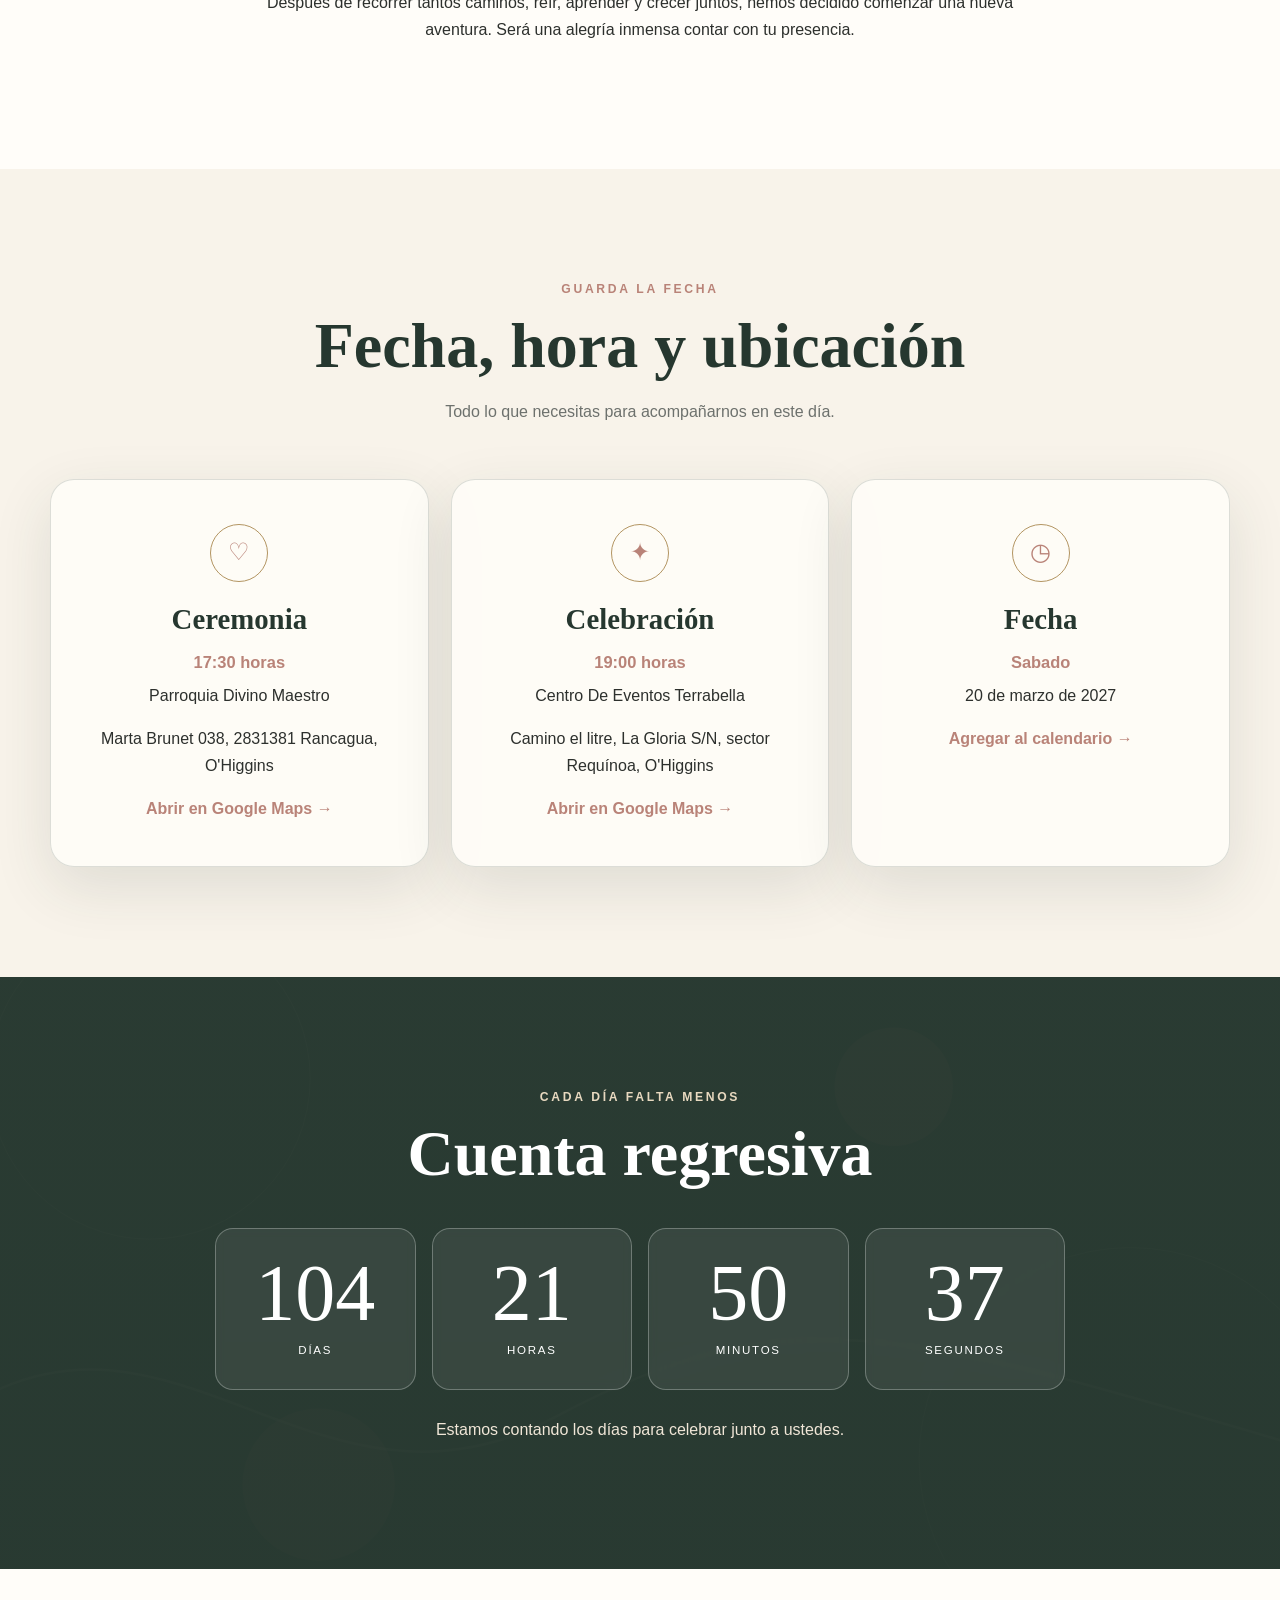
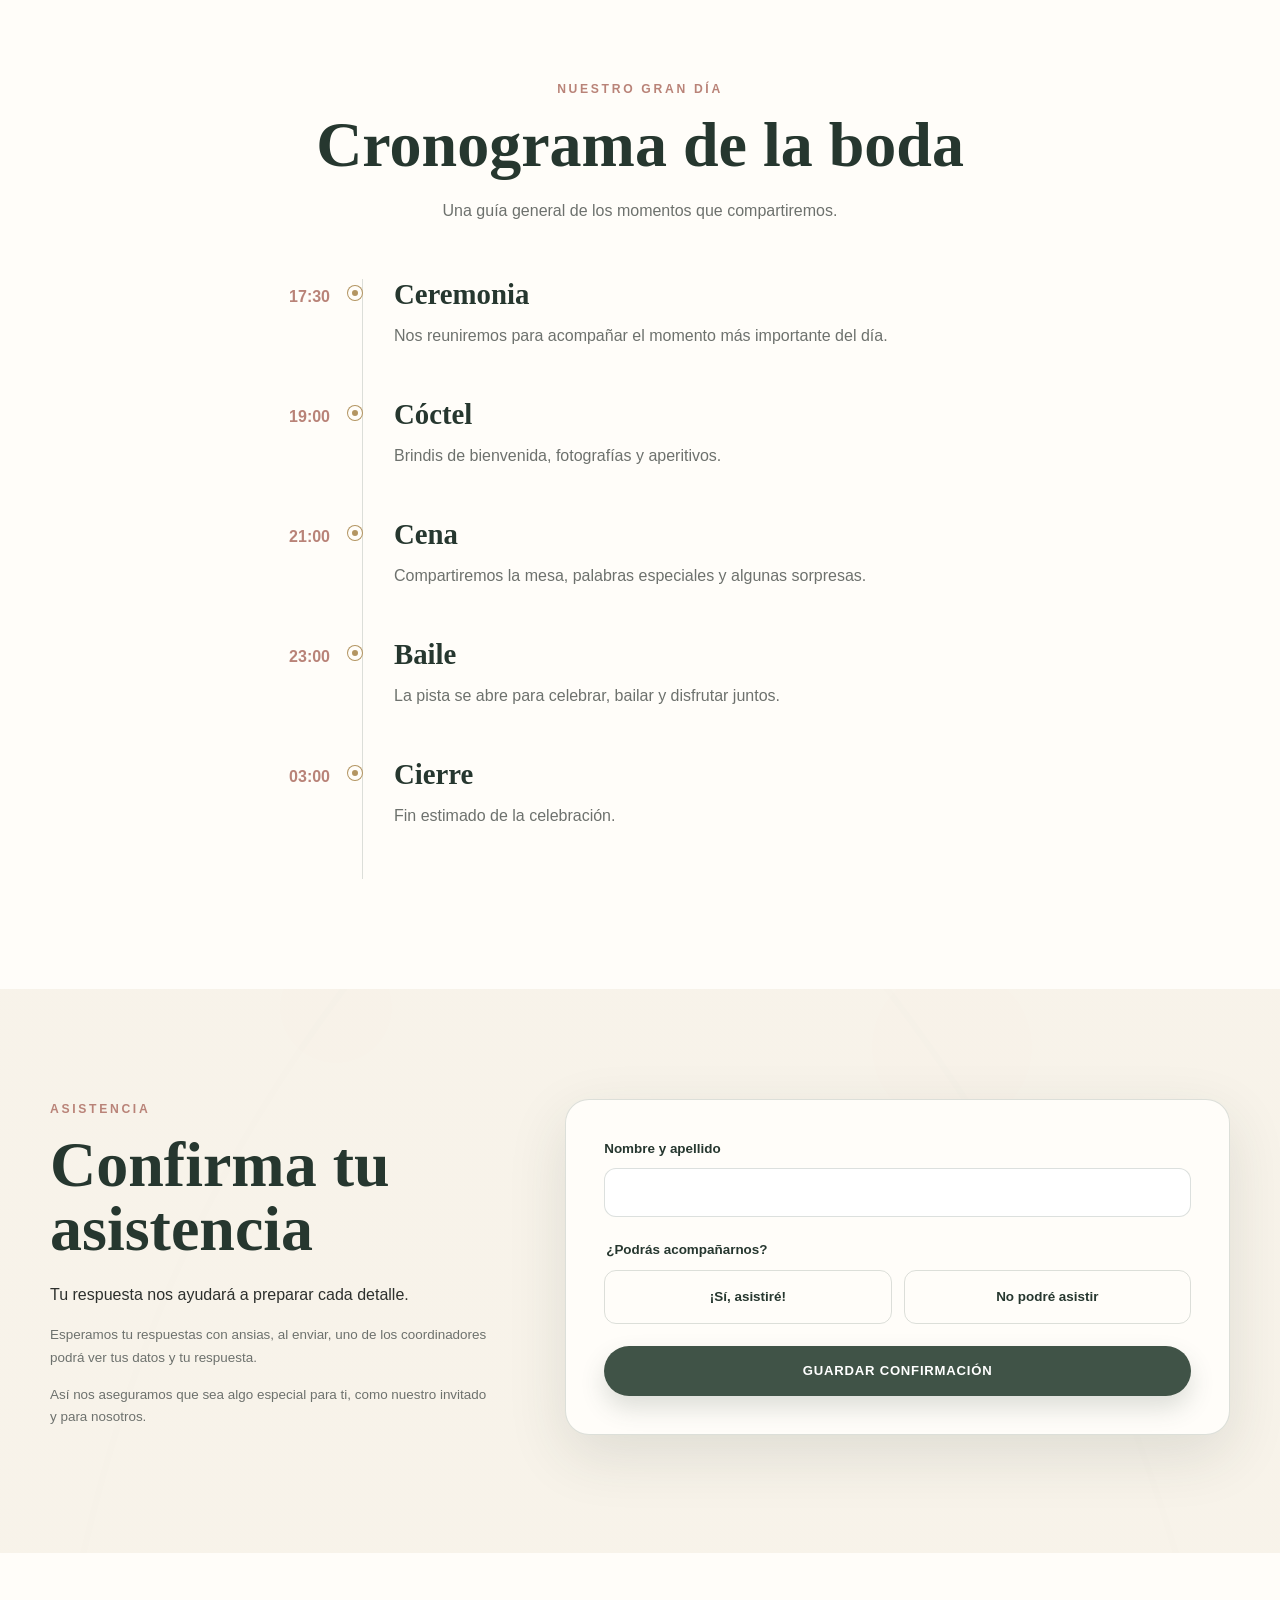
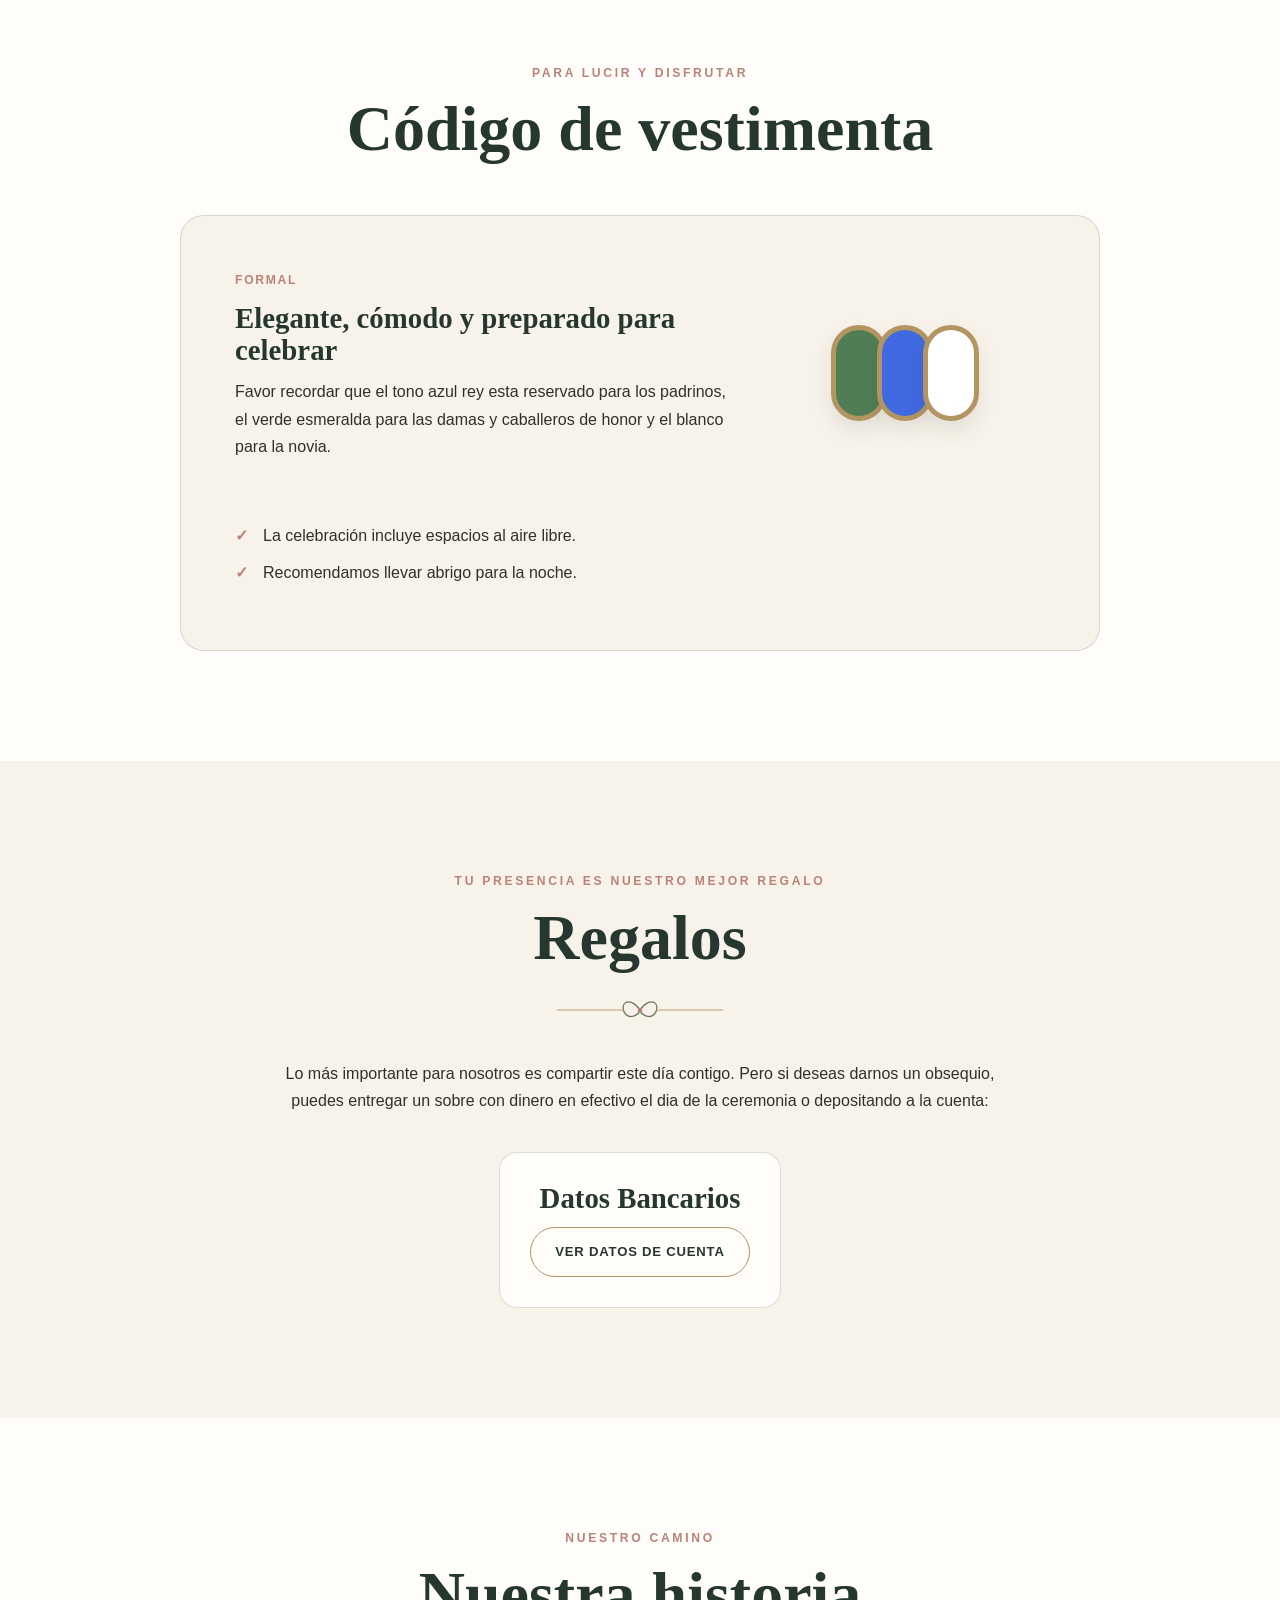
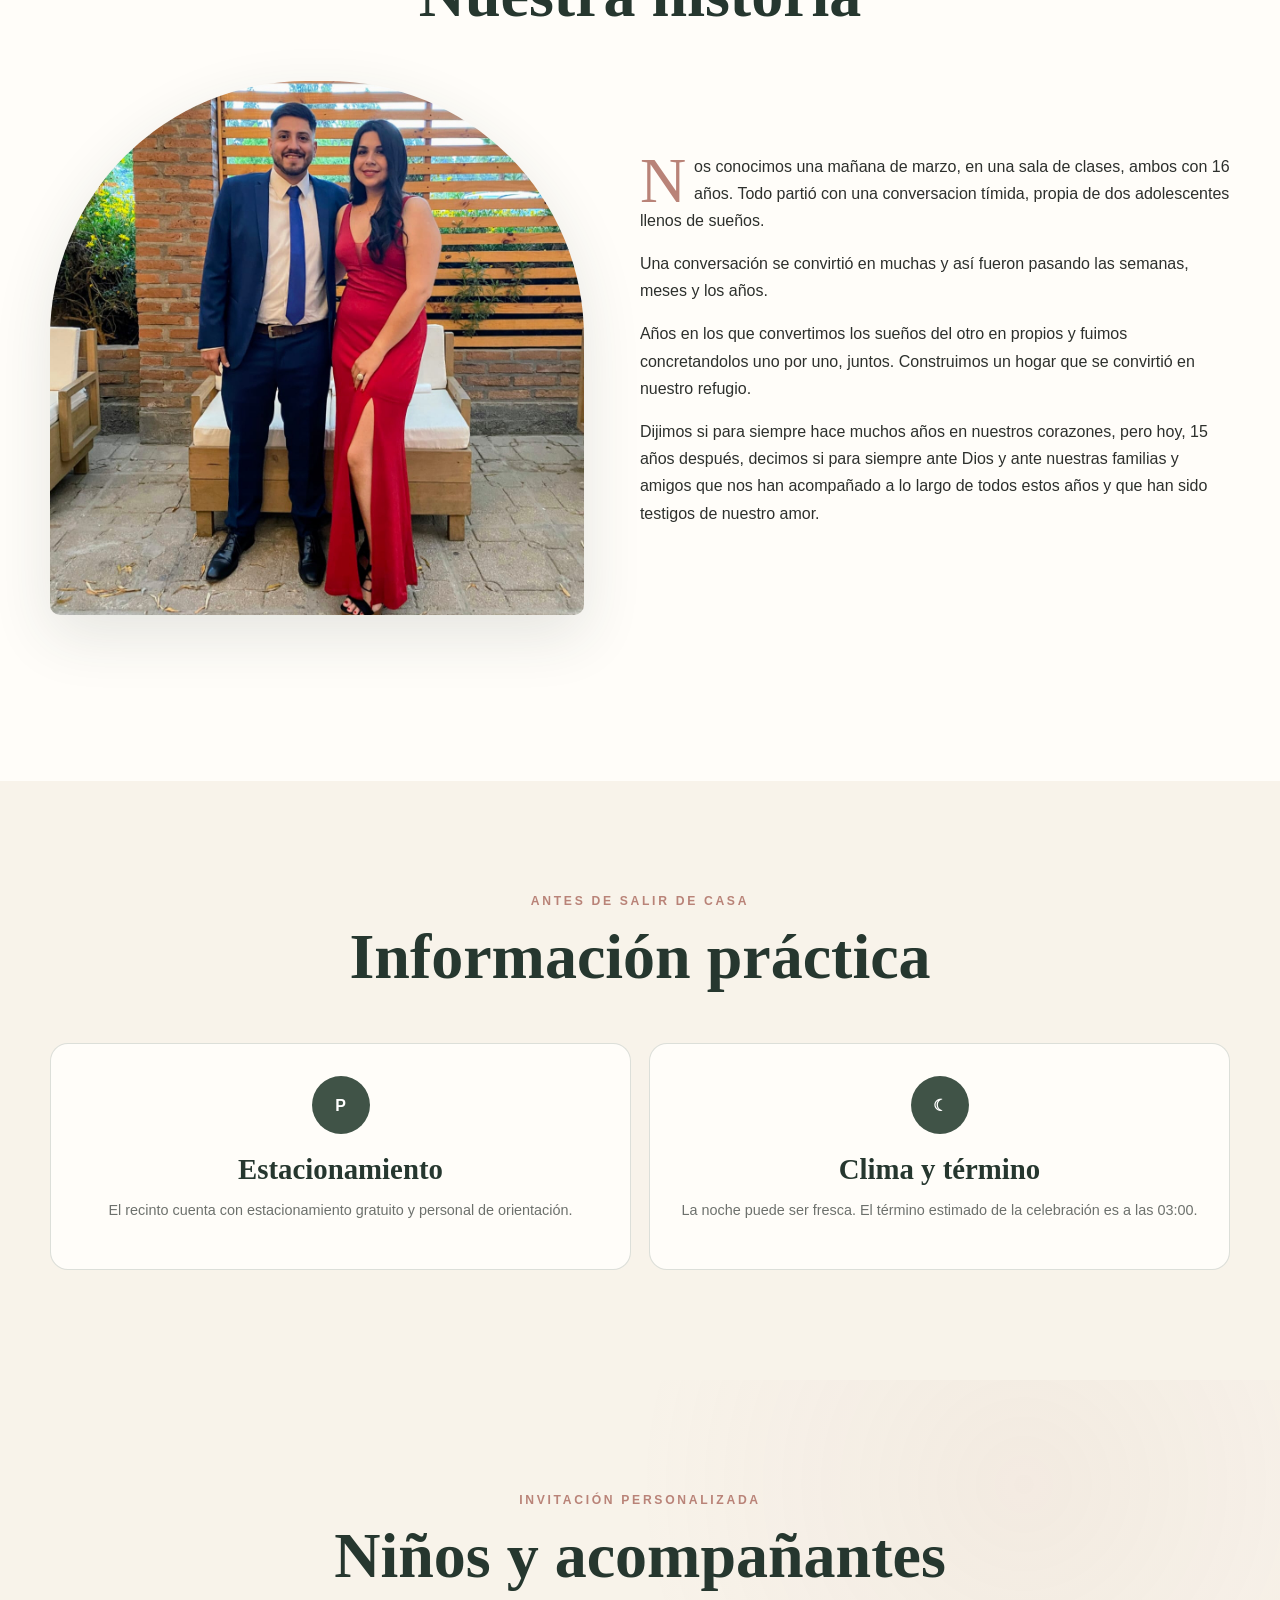
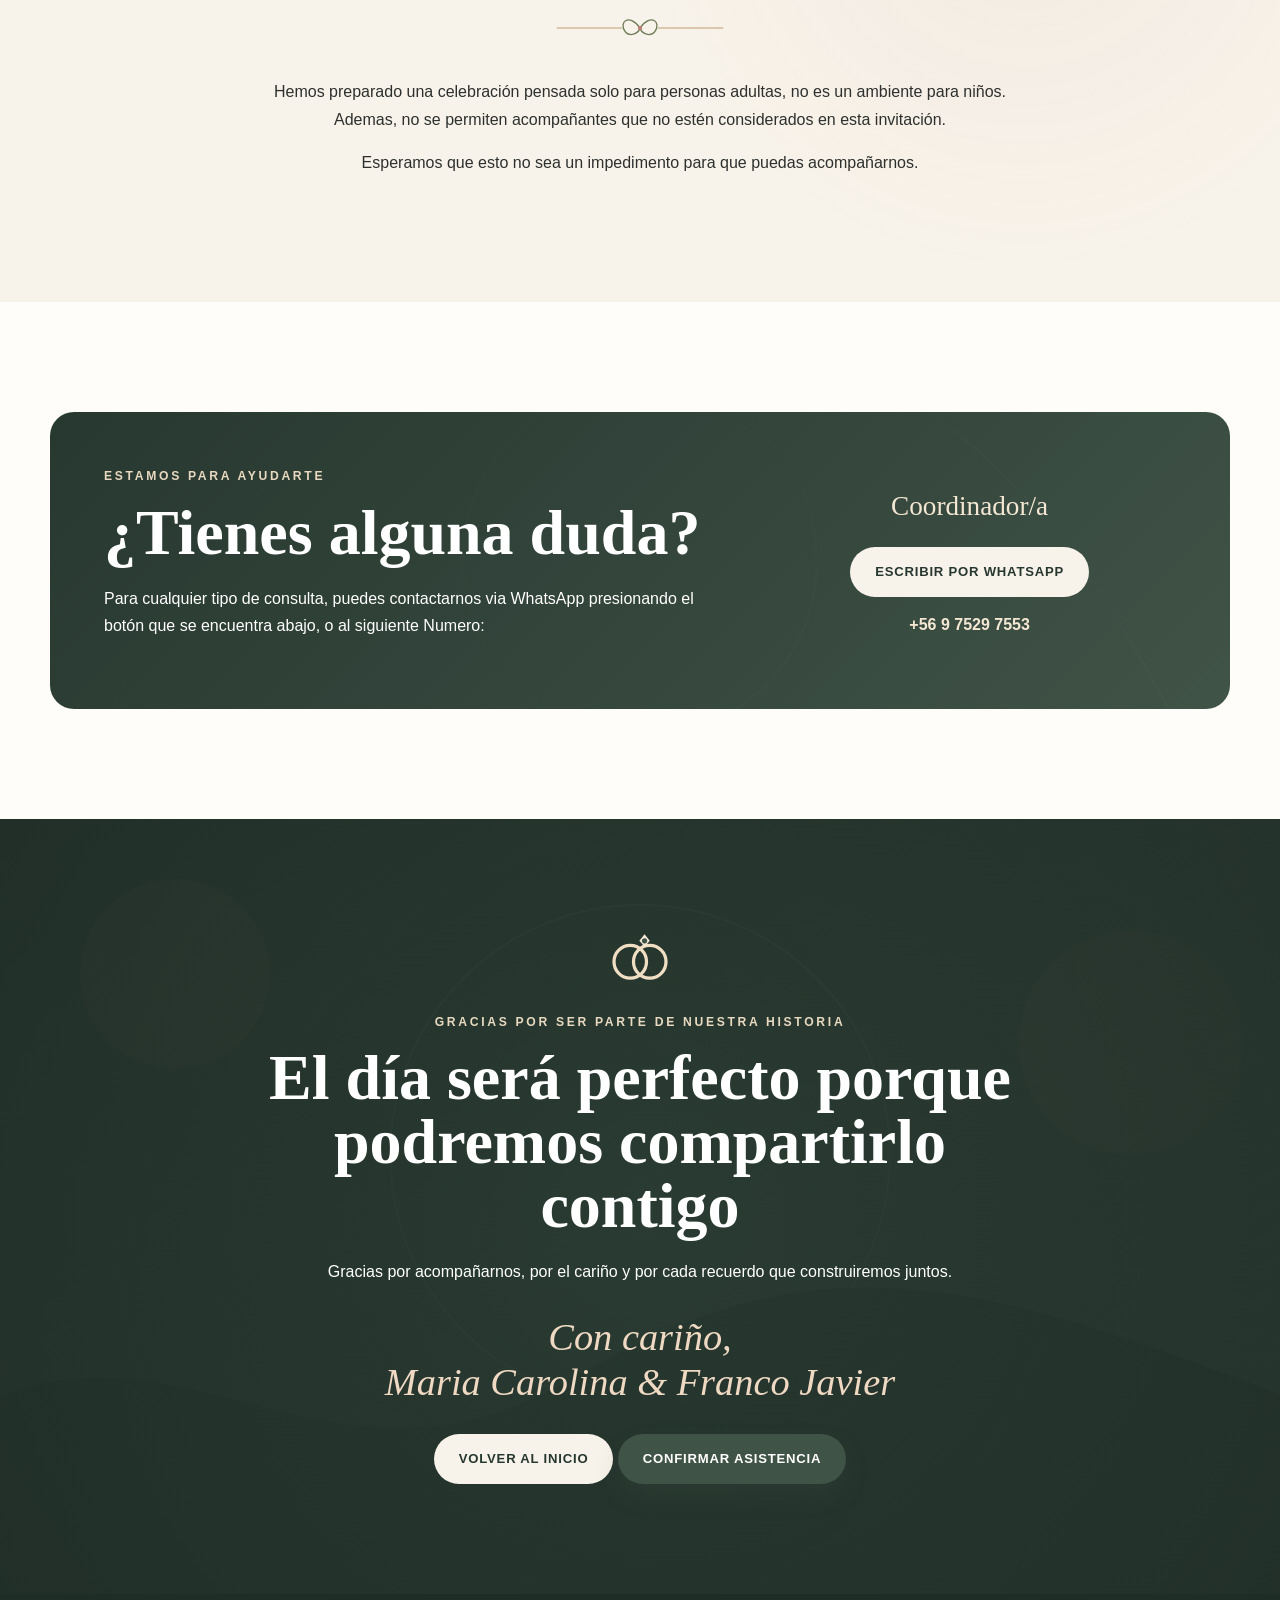
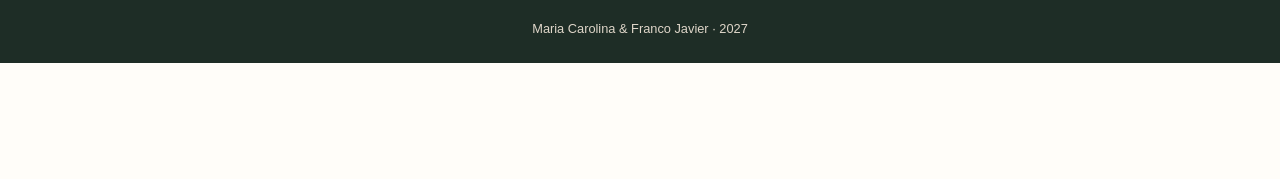
==== commit 35980714: "Update RSVP confirmation message and modal" ====
--- a/index.html
+++ b/index.html
@@ -240,8 +240,12 @@
             Tu respuesta nos ayudará a preparar cada detalle.
           </p>
           <p class="small-note">
-            Al enviar, la información quedará guardada en este dispositivo y podrás
-            enviarla por WhatsApp a la persona encargada.
+            Esperamos tu respuestas con ansias, al enviar, uno de los 
+            coordinadores podrá ver tus datos y tu respuesta.
+          </p>
+          <p class="small-note">
+            Así nos aseguramos que sea algo especial para ti, 
+            como nuestro invitado y para nosotros. 
           </p>
         </div>
 
@@ -541,6 +545,32 @@
       <button id="openPlaylistButton" type="button" aria-label="Ir a la playlist" title="Ir a la playlist">☷</button>
     </div>
   </aside>
+  <div class="wedding-modal hidden" id="successModal" aria-hidden="true">
+  <div class="wedding-modal-backdrop"></div>
+
+  <div class="wedding-modal-card" role="dialog" aria-modal="true" aria-labelledby="successModalTitle">
+    <div class="modal-icon">✓</div>
+
+    <p class="section-kicker">Confirmación enviada</p>
+
+    <h2 id="successModalTitle">
+      ¡Muchas gracias!
+    </h2>
+
+    <p>
+      Su invitación se ha enviado correctamente.
+      Estamos felices de contar con su respuesta.
+    </p>
+
+    <button
+      class="button button-primary"
+      id="closeSuccessModal"
+      type="button"
+    >
+      Aceptar
+    </button>
+  </div>
+</div>
   <script src="https://cdn.jsdelivr.net/npm/@supabase/supabase-js@2"></script>
   <script src="config.js"></script>
   <script src="script.js"></script>
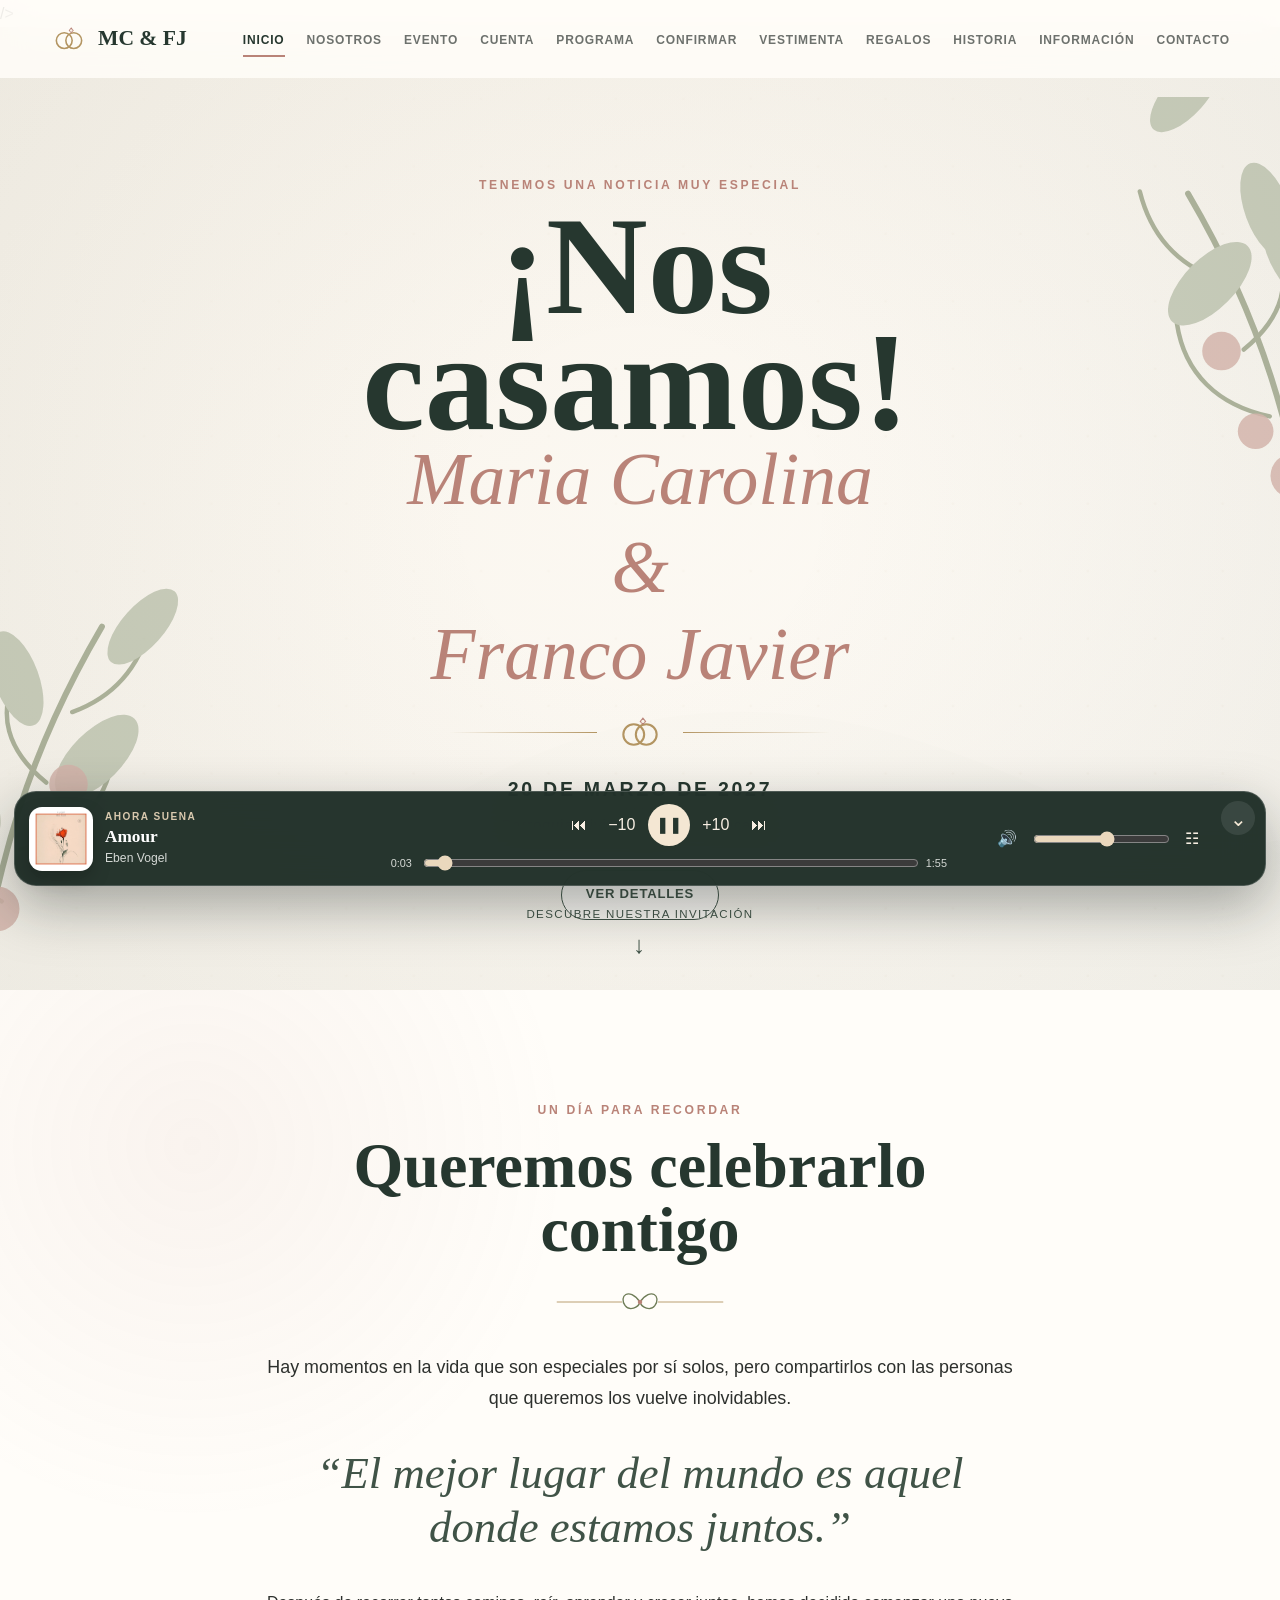
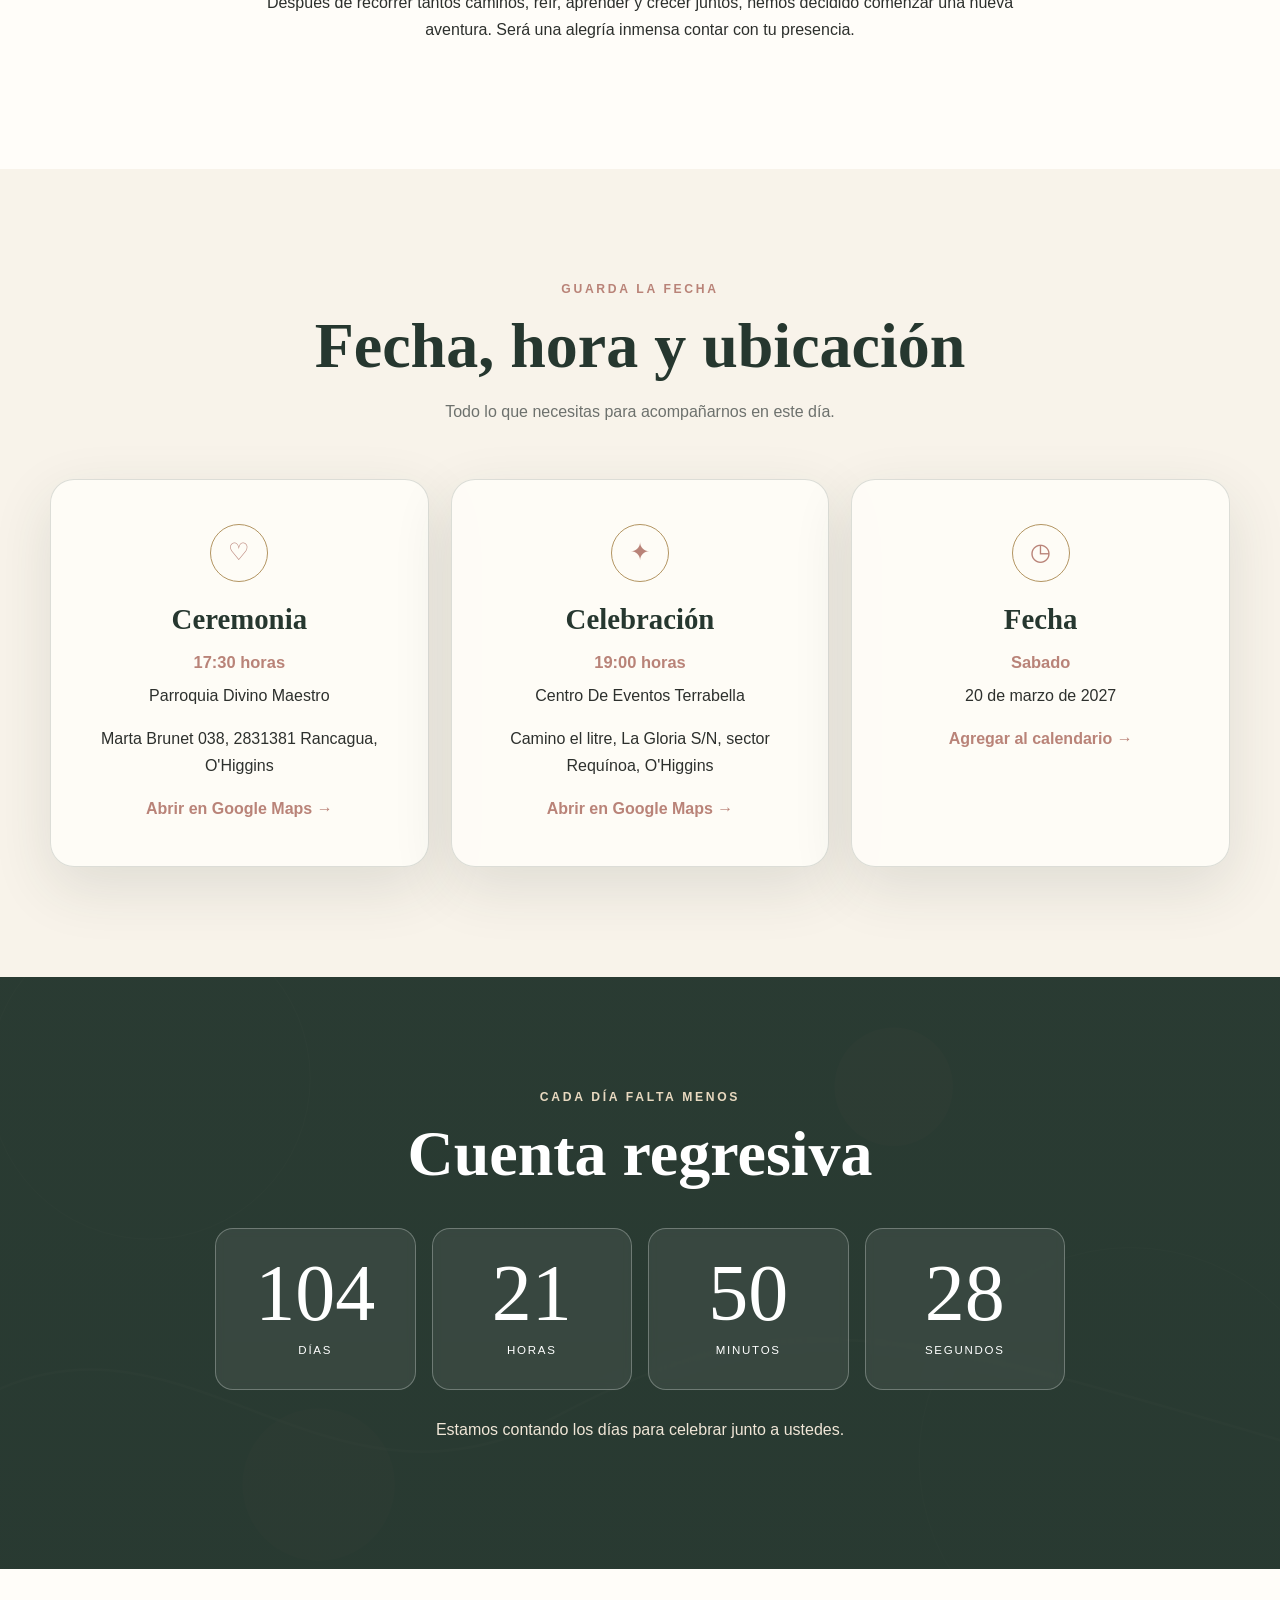
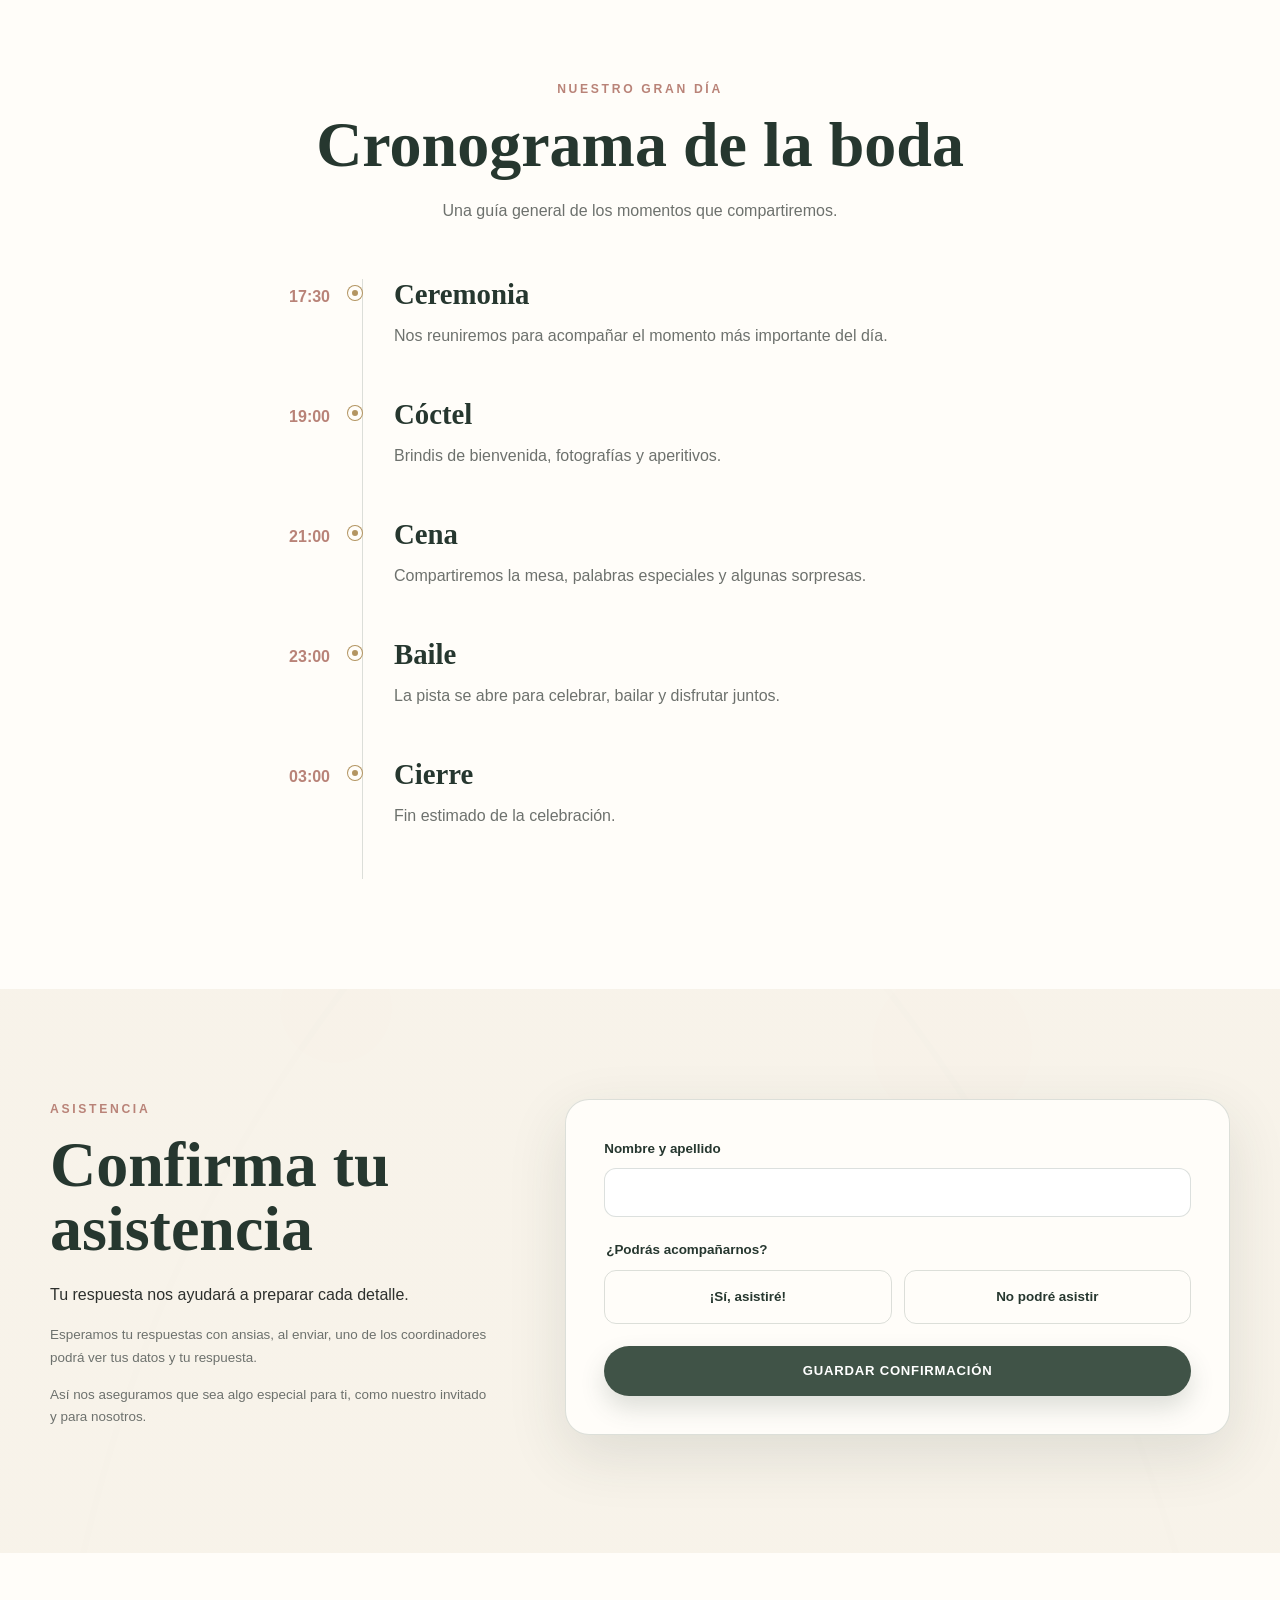
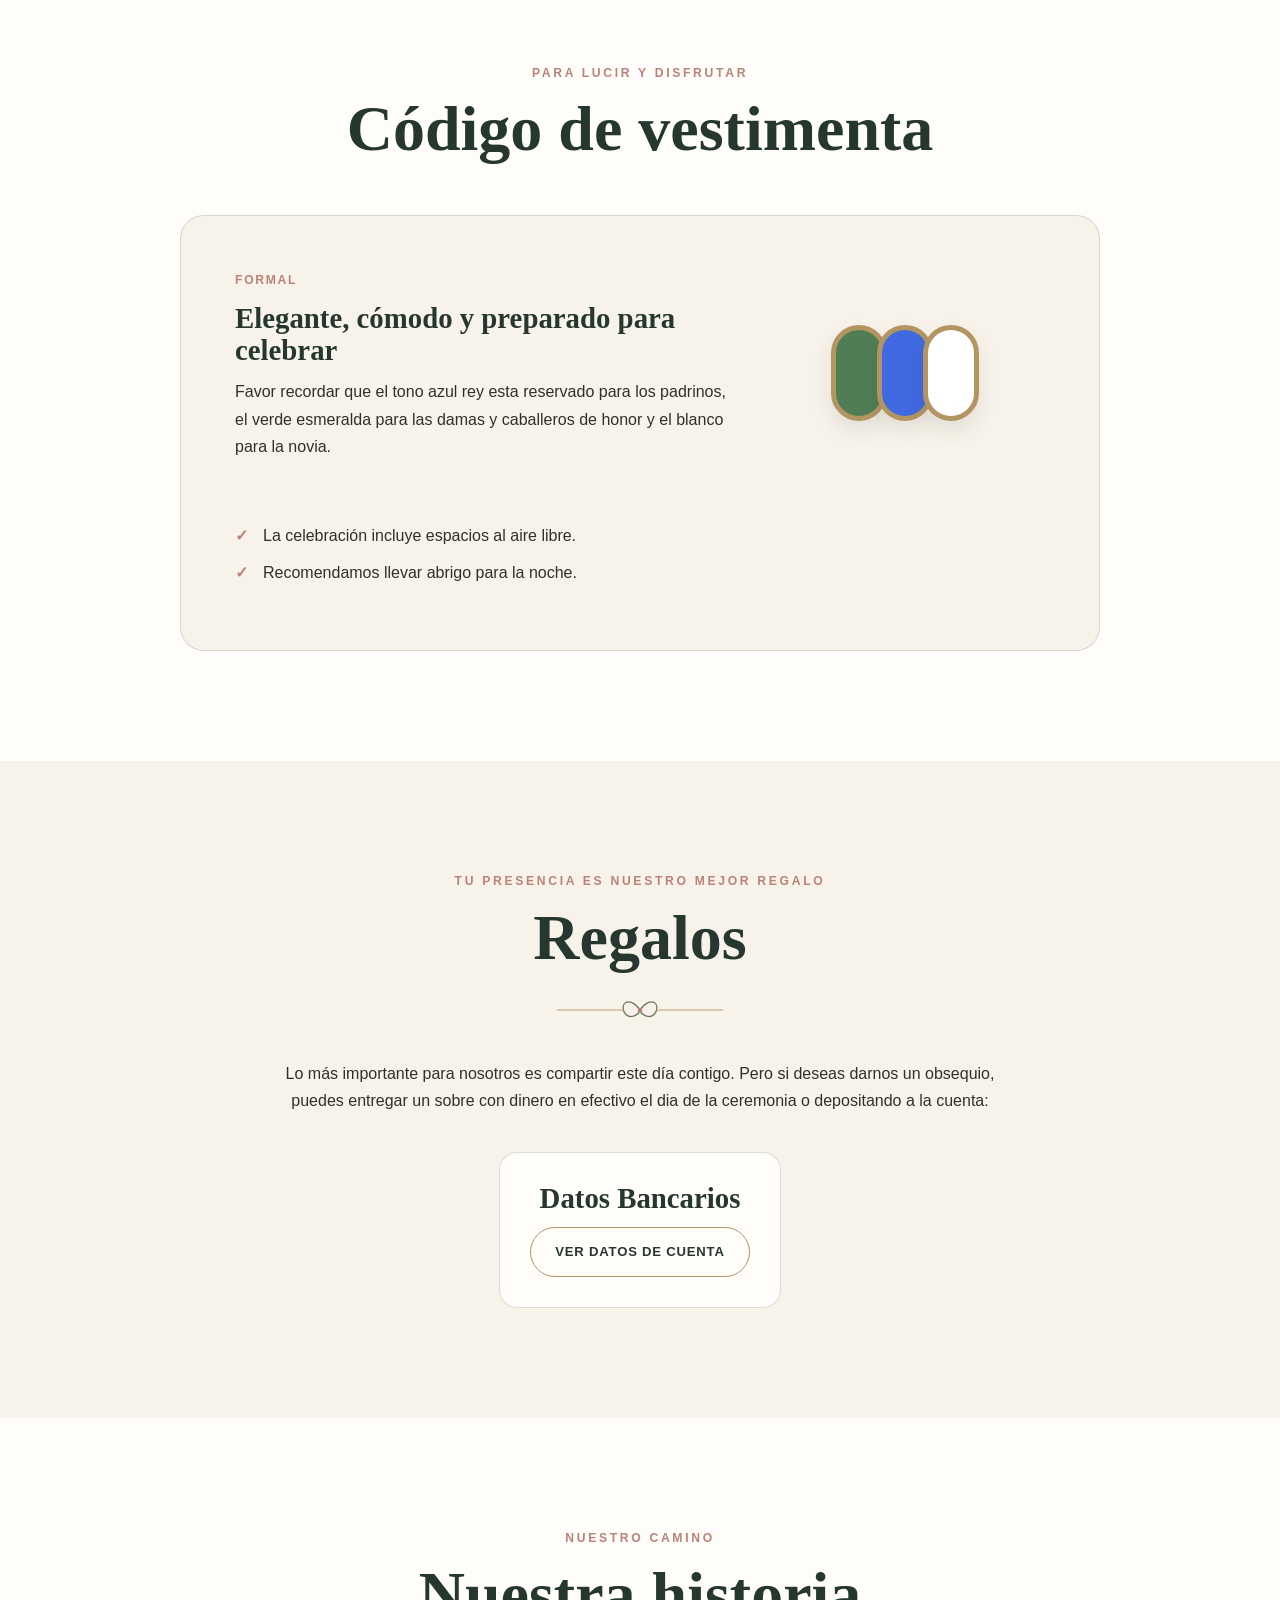
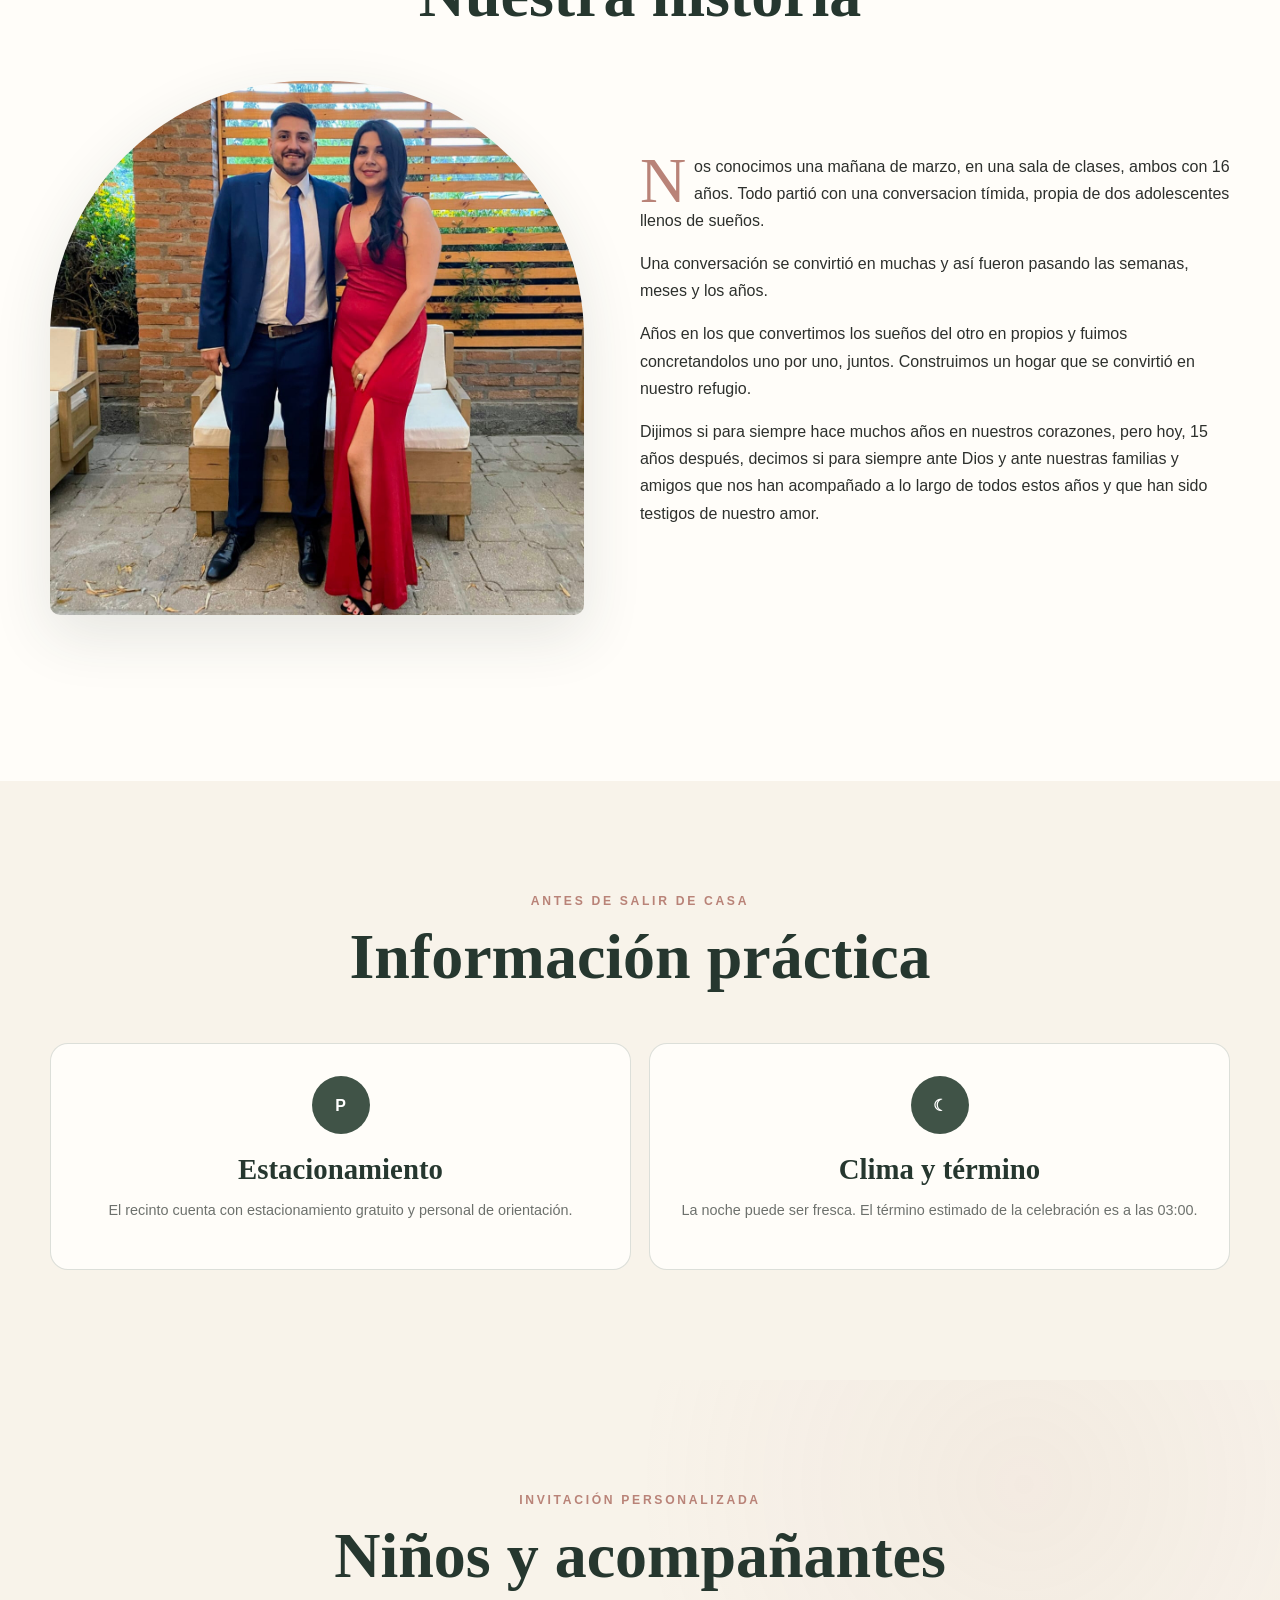
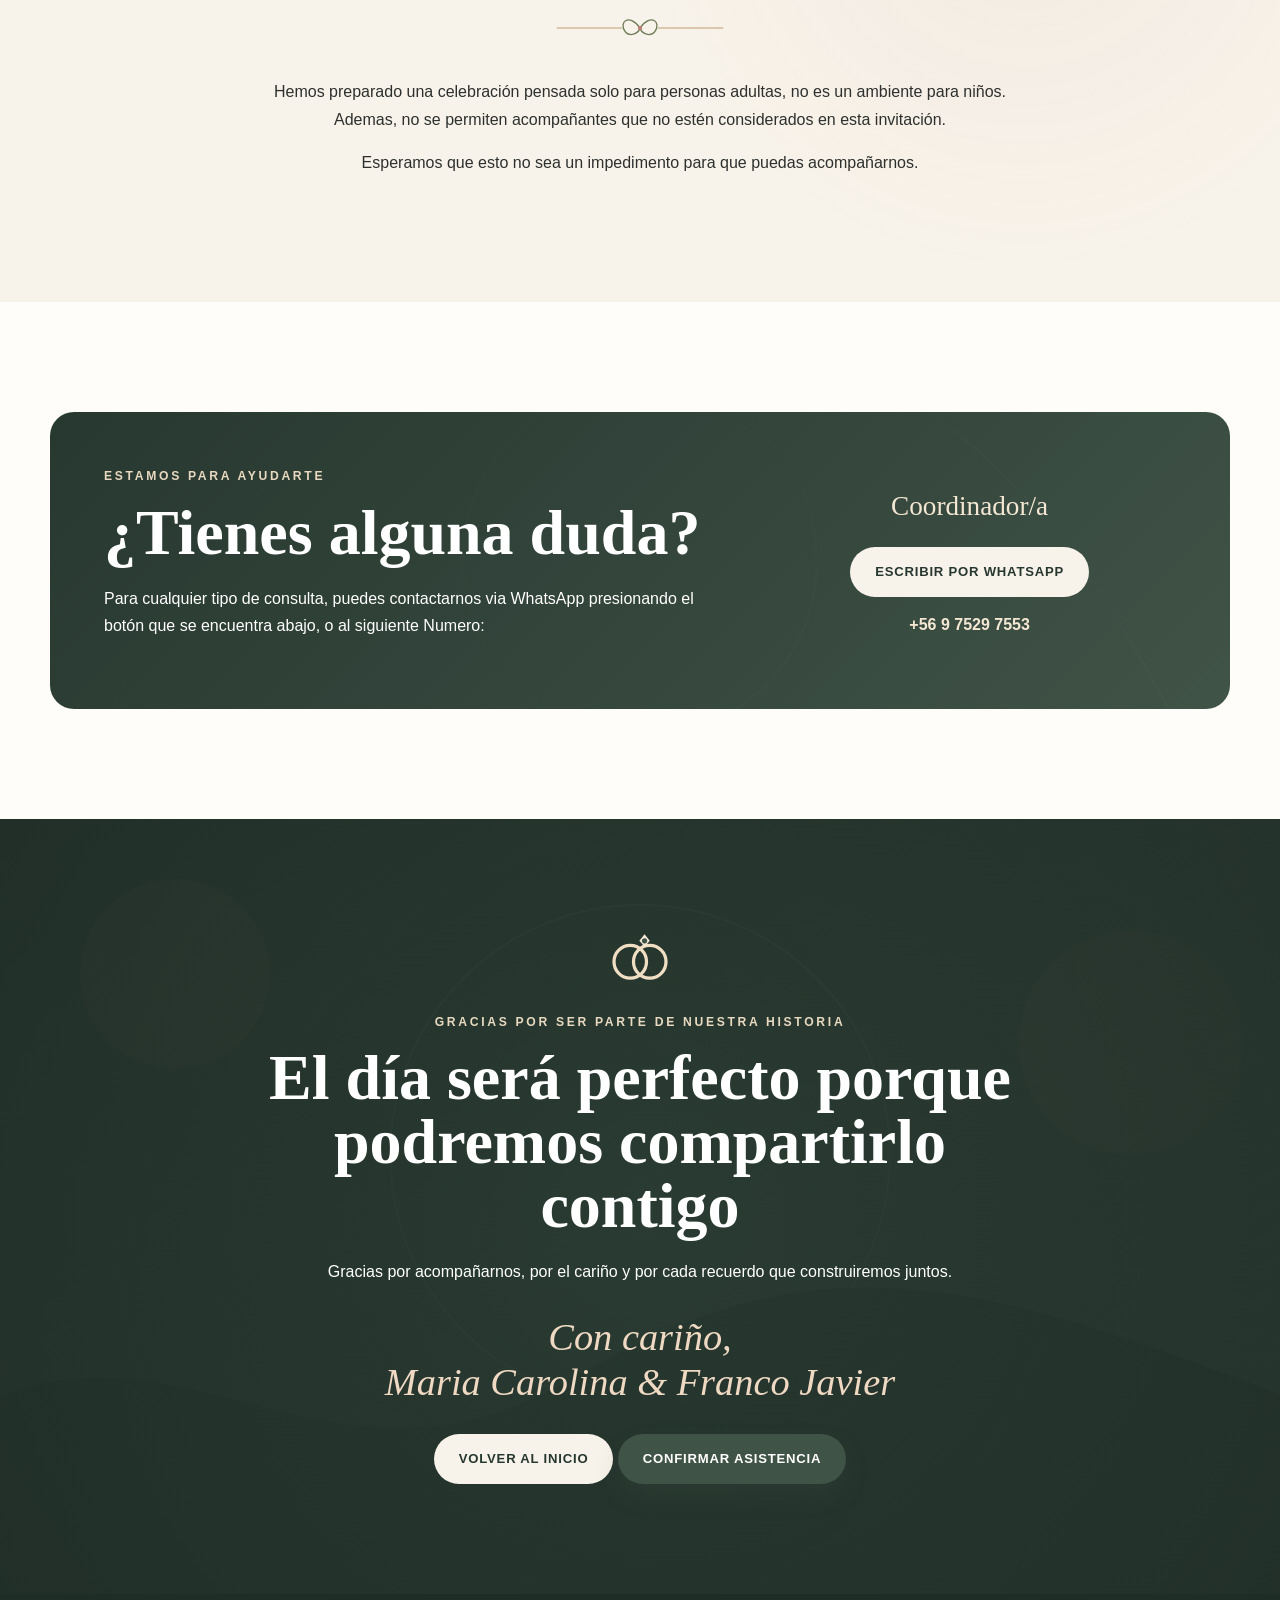
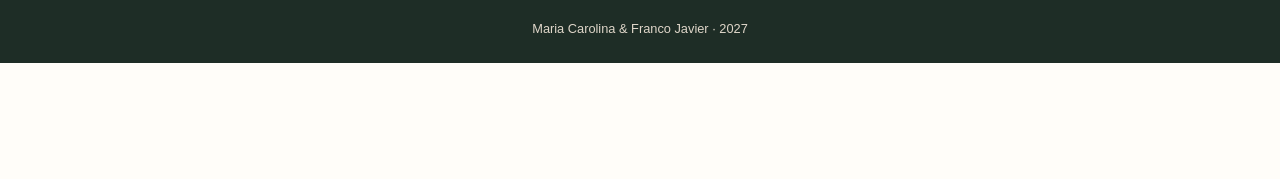
==== commit 18619435: "Refactor success modal HTML structure" ====
--- a/index.html
+++ b/index.html
@@ -545,13 +545,28 @@
       <button id="openPlaylistButton" type="button" aria-label="Ir a la playlist" title="Ir a la playlist">☷</button>
     </div>
   </aside>
-  <div class="wedding-modal hidden" id="successModal" aria-hidden="true">
-  <div class="wedding-modal-backdrop"></div>
-
-  <div class="wedding-modal-card" role="dialog" aria-modal="true" aria-labelledby="successModalTitle">
+<!-- MODAL CONFIRMACIÓN -->
+<div
+  class="wedding-modal hidden"
+  id="successModal"
+  aria-hidden="true"
+>
+  <div
+    class="wedding-modal-backdrop"
+    id="successModalBackdrop"
+  ></div>
+
+  <div
+    class="wedding-modal-card"
+    role="dialog"
+    aria-modal="true"
+    aria-labelledby="successModalTitle"
+  >
     <div class="modal-icon">✓</div>
 
-    <p class="section-kicker">Confirmación enviada</p>
+    <p class="section-kicker">
+      Confirmación enviada
+    </p>
 
     <h2 id="successModalTitle">
       ¡Muchas gracias!
--- a/styles.css
+++ b/styles.css
@@ -1840,7 +1840,110 @@
     height: 31px;
     font-size: 0.72rem;
   }
-
+/* ========================================
+   MODAL DE CONFIRMACIÓN
+======================================== */
+
+.wedding-modal {
+  position: fixed;
+  z-index: 99999;
+  inset: 0;
+
+  display: grid;
+  place-items: center;
+
+  padding: 20px;
+}
+
+.wedding-modal.hidden {
+  display: none !important;
+}
+
+.wedding-modal-backdrop {
+  position: absolute;
+  inset: 0;
+
+  background: rgba(38, 55, 47, 0.72);
+  backdrop-filter: blur(7px);
+}
+
+.wedding-modal-card {
+  position: relative;
+  z-index: 2;
+
+  width: min(100%, 480px);
+
+  padding: 45px 35px;
+
+  border: 1px solid rgba(179, 149, 98, 0.35);
+  border-radius: 28px;
+
+  background: #fffdf9;
+
+  box-shadow:
+    0 30px 80px rgba(38, 55, 47, 0.28);
+
+  text-align: center;
+
+  animation: weddingModalAppear 0.35s ease;
+}
+
+.wedding-modal-card h2 {
+  margin-bottom: 18px;
+
+  color: var(--green-dark);
+
+  font-family: Georgia, "Times New Roman", serif;
+  font-size: clamp(2.2rem, 6vw, 3rem);
+}
+
+.wedding-modal-card p {
+  color: var(--muted);
+}
+
+.modal-icon {
+  display: grid;
+
+  width: 72px;
+  height: 72px;
+
+  margin: 0 auto 22px;
+
+  border: 2px solid var(--gold);
+  border-radius: 50%;
+
+  color: white;
+  background: var(--green);
+
+  font-size: 2rem;
+  font-weight: bold;
+
+  place-items: center;
+}
+
+.wedding-modal-card .button {
+  min-width: 160px;
+  margin-top: 12px;
+}
+
+@keyframes weddingModalAppear {
+  from {
+    opacity: 0;
+    transform: translateY(20px) scale(0.96);
+  }
+
+  to {
+    opacity: 1;
+    transform: translateY(0) scale(1);
+  }
+}
+
+@media (max-width: 600px) {
+  .wedding-modal-card {
+    padding: 36px 24px;
+    border-radius: 22px;
+  }
+}
   .player-transport .player-play {
     width: 40px;
     height: 40px;
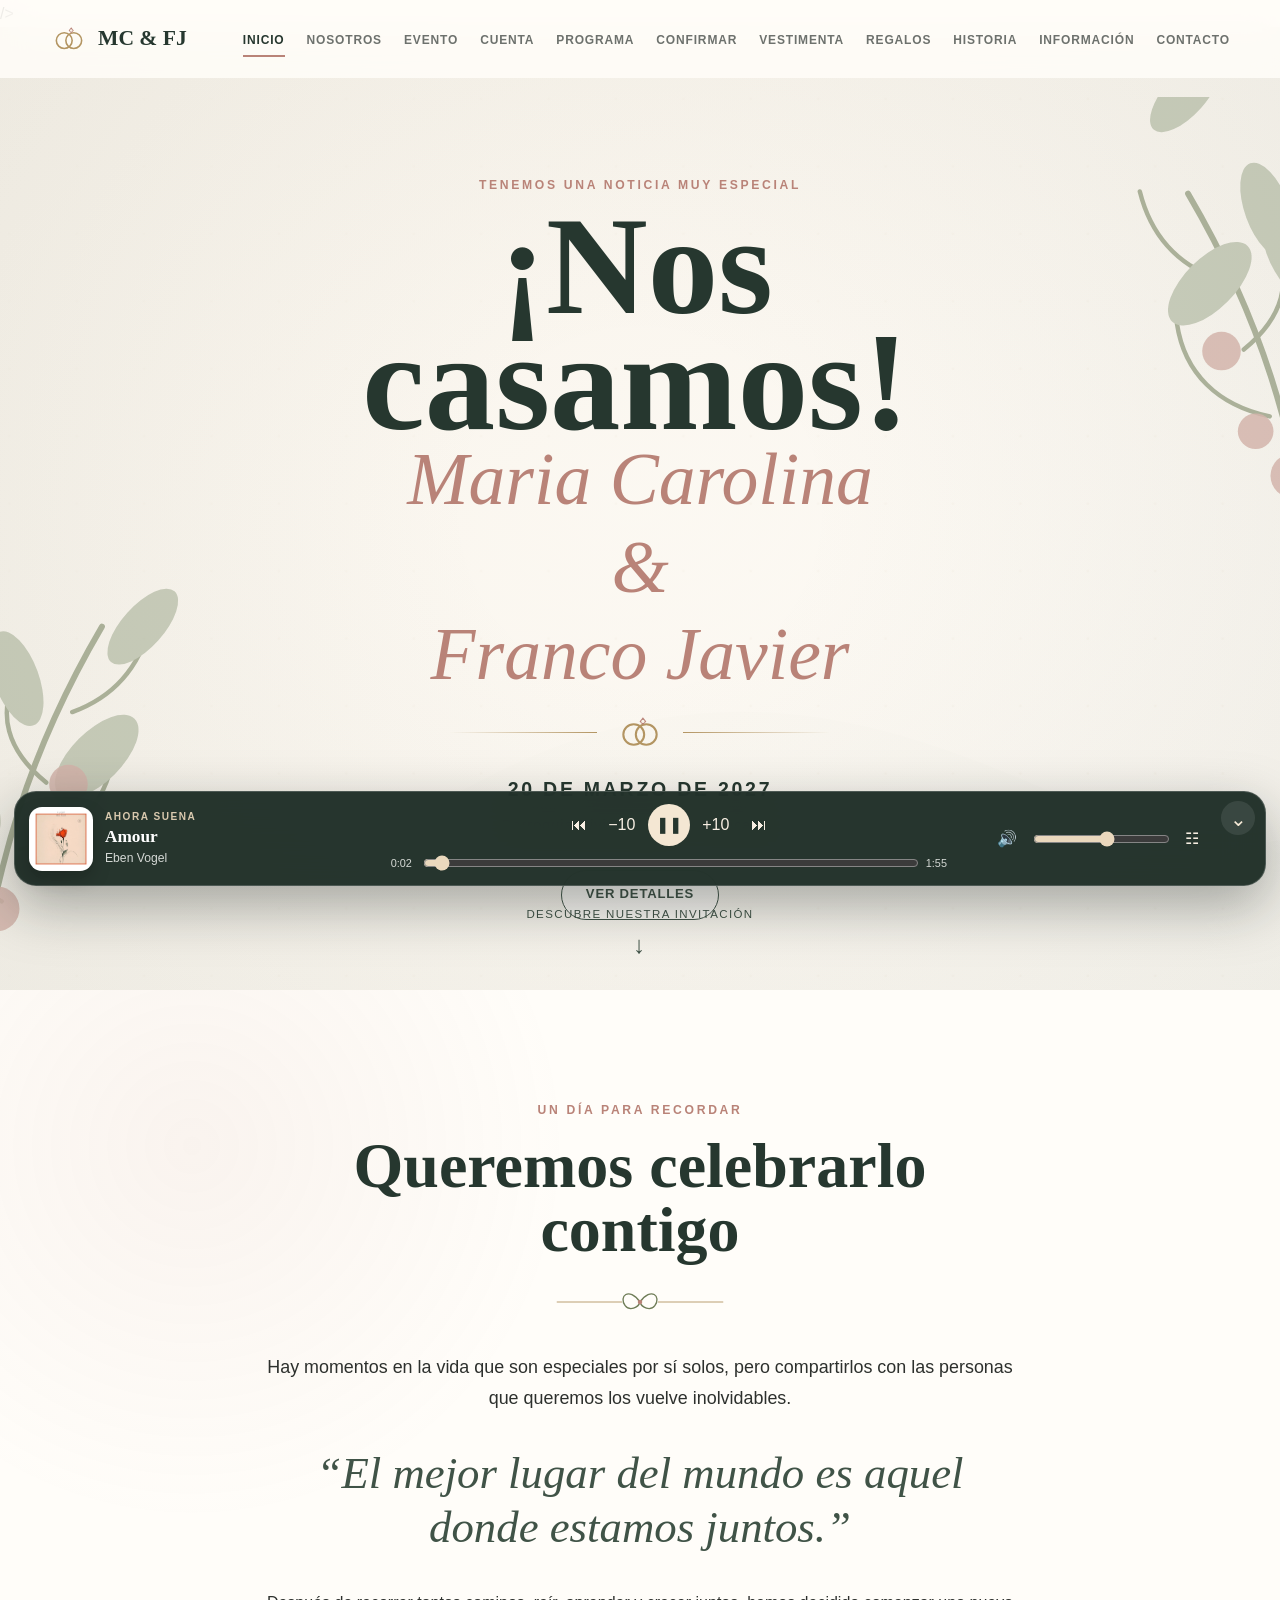
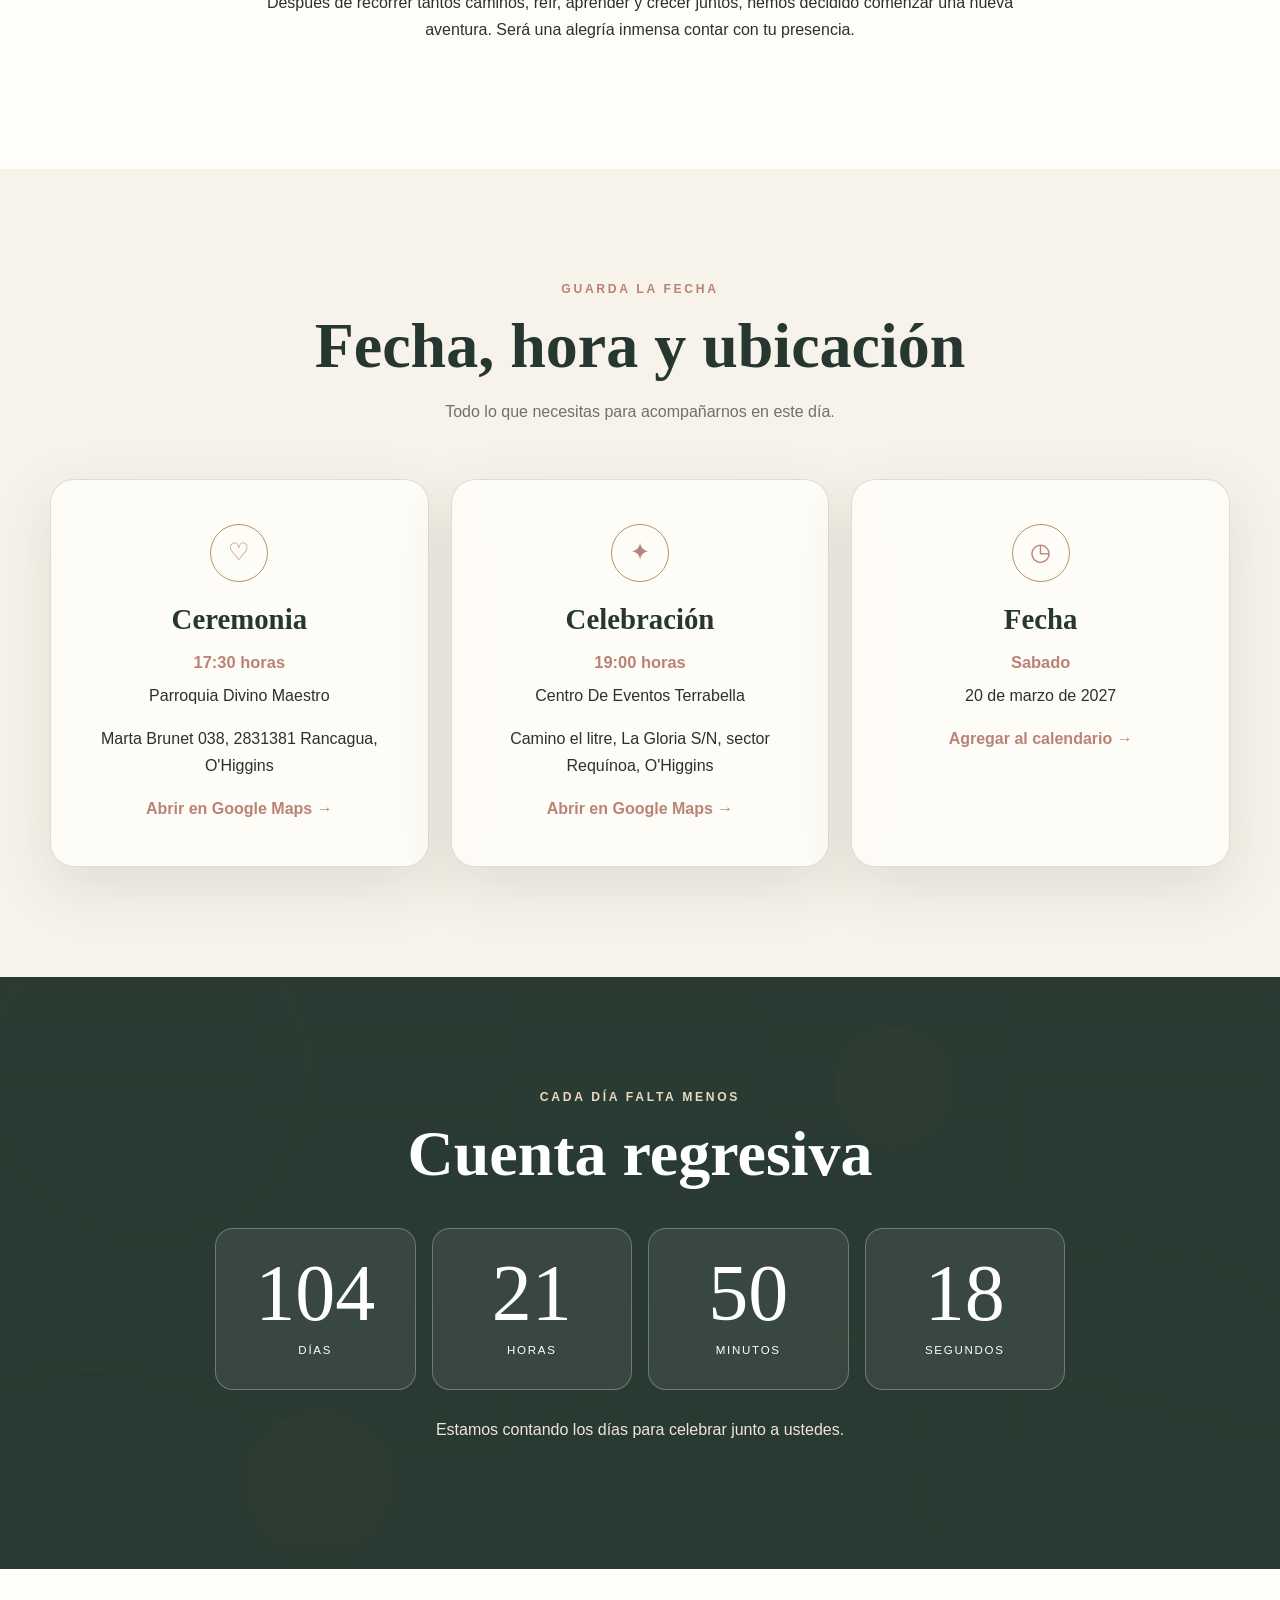
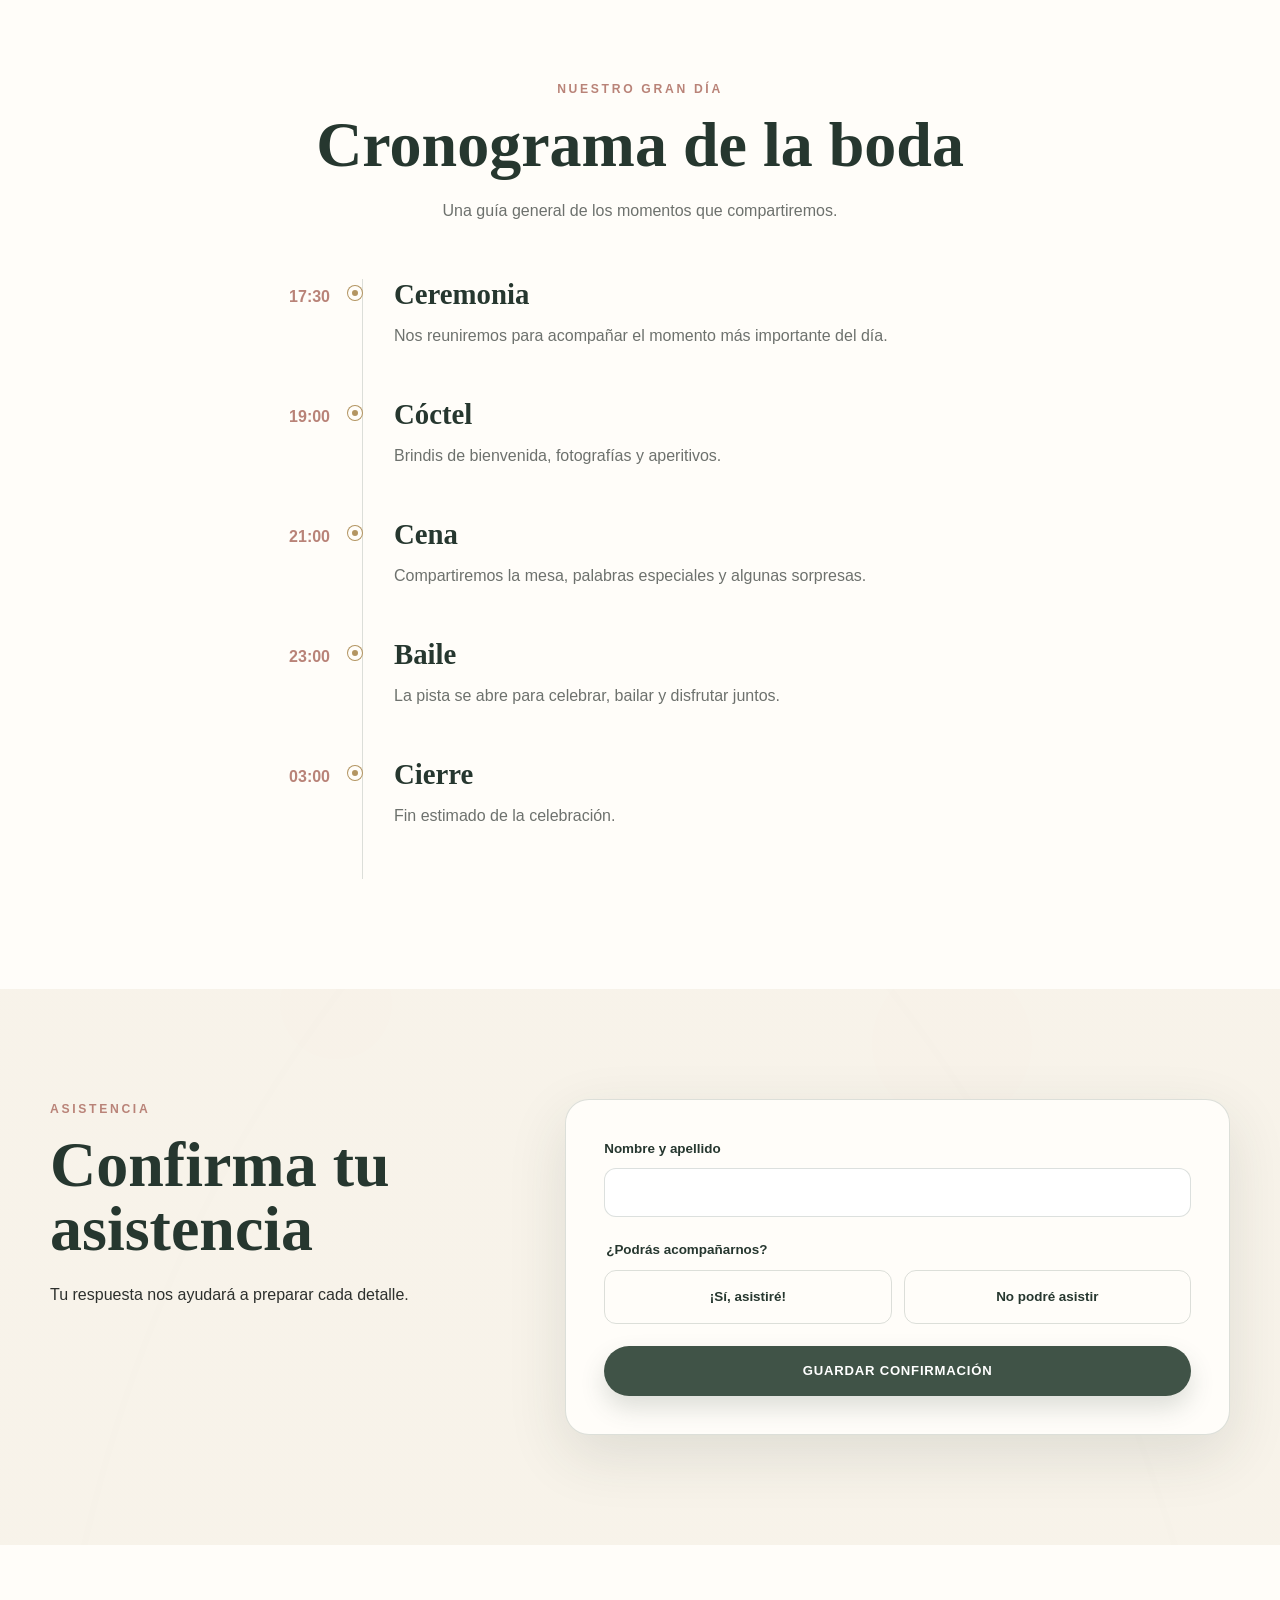
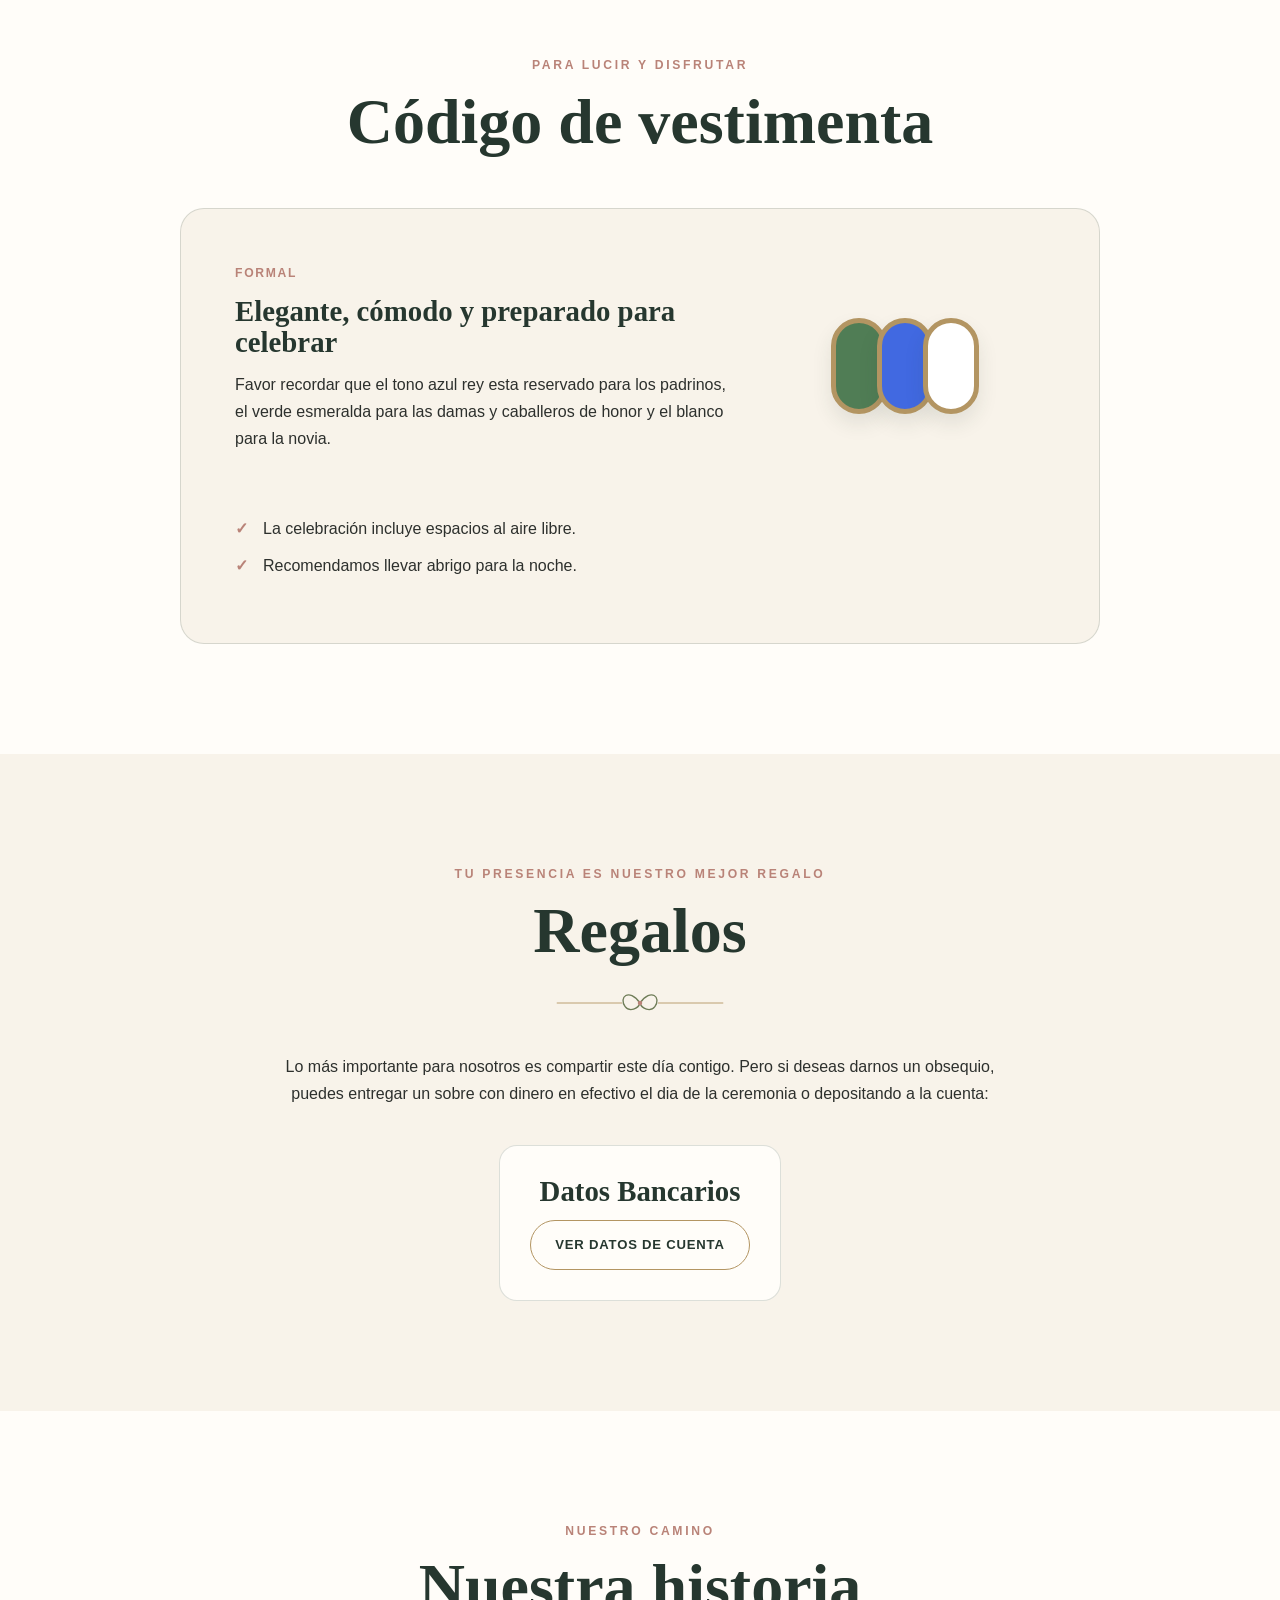
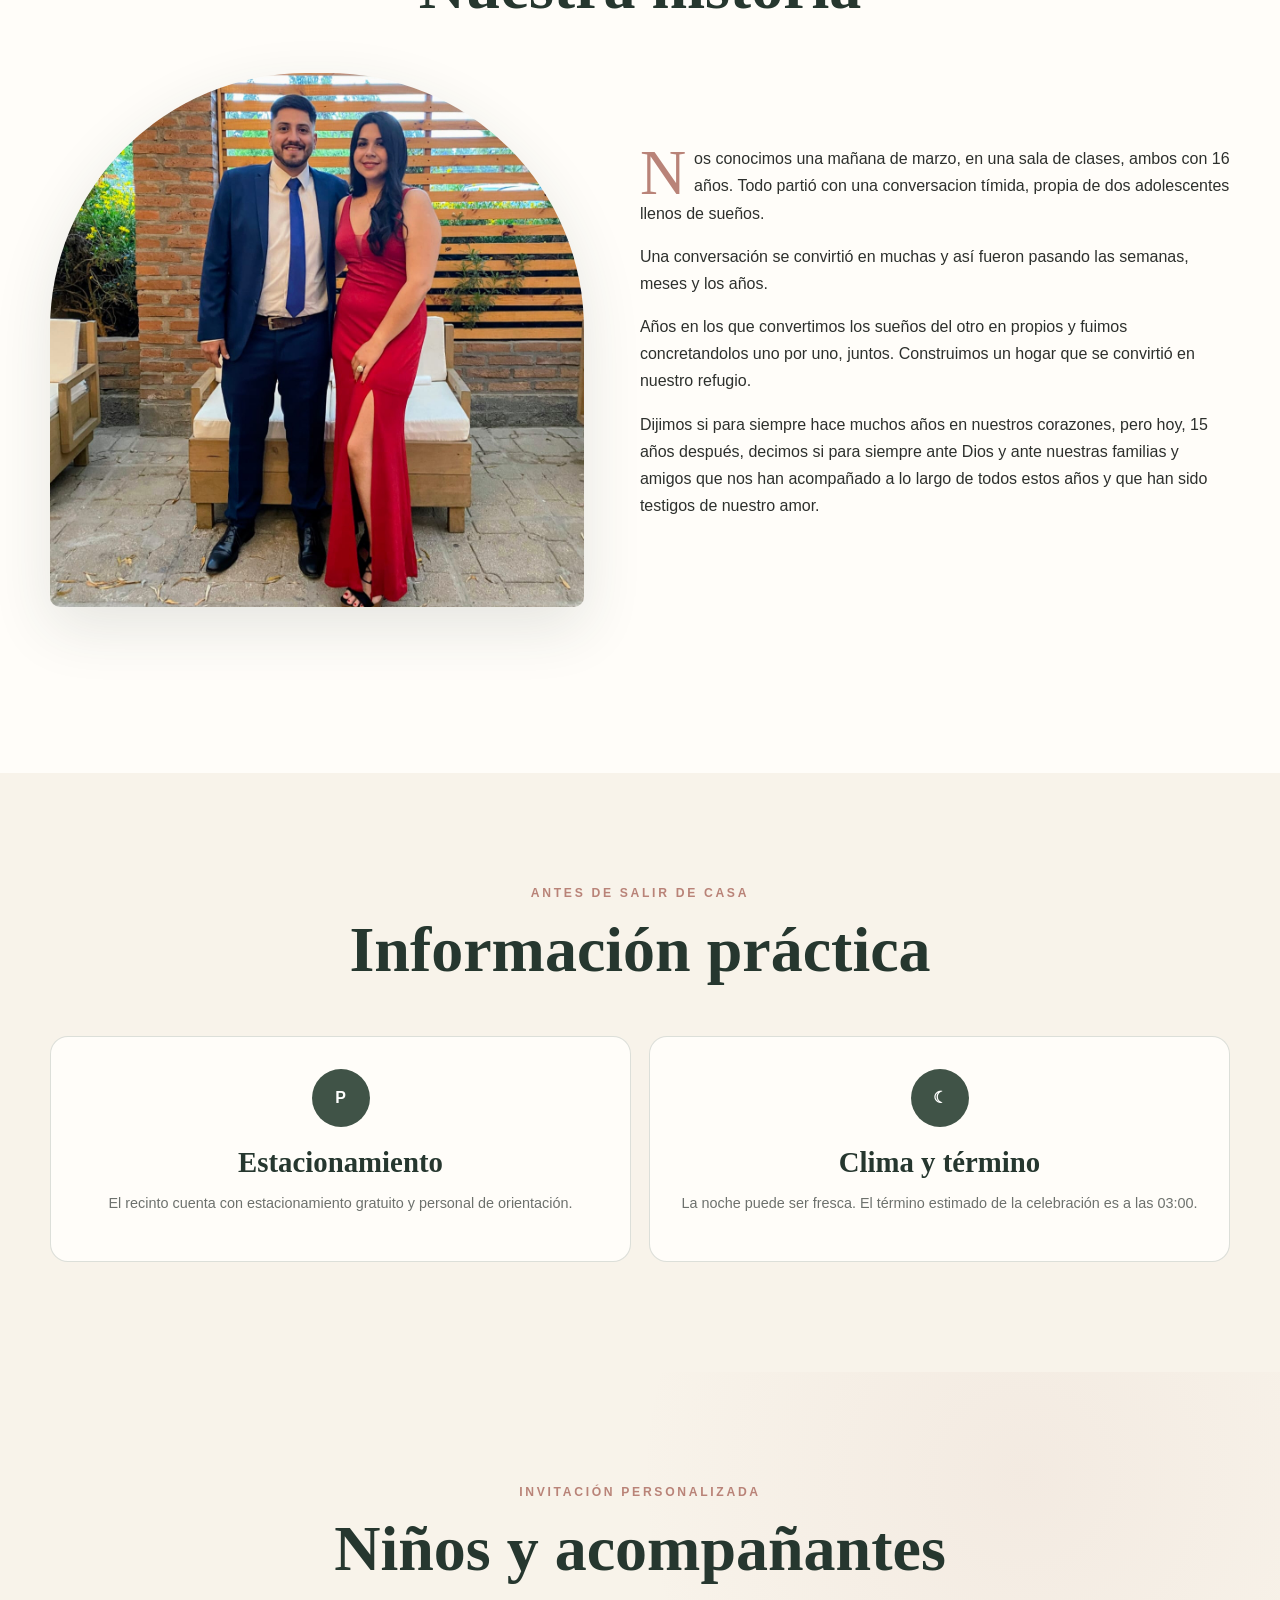
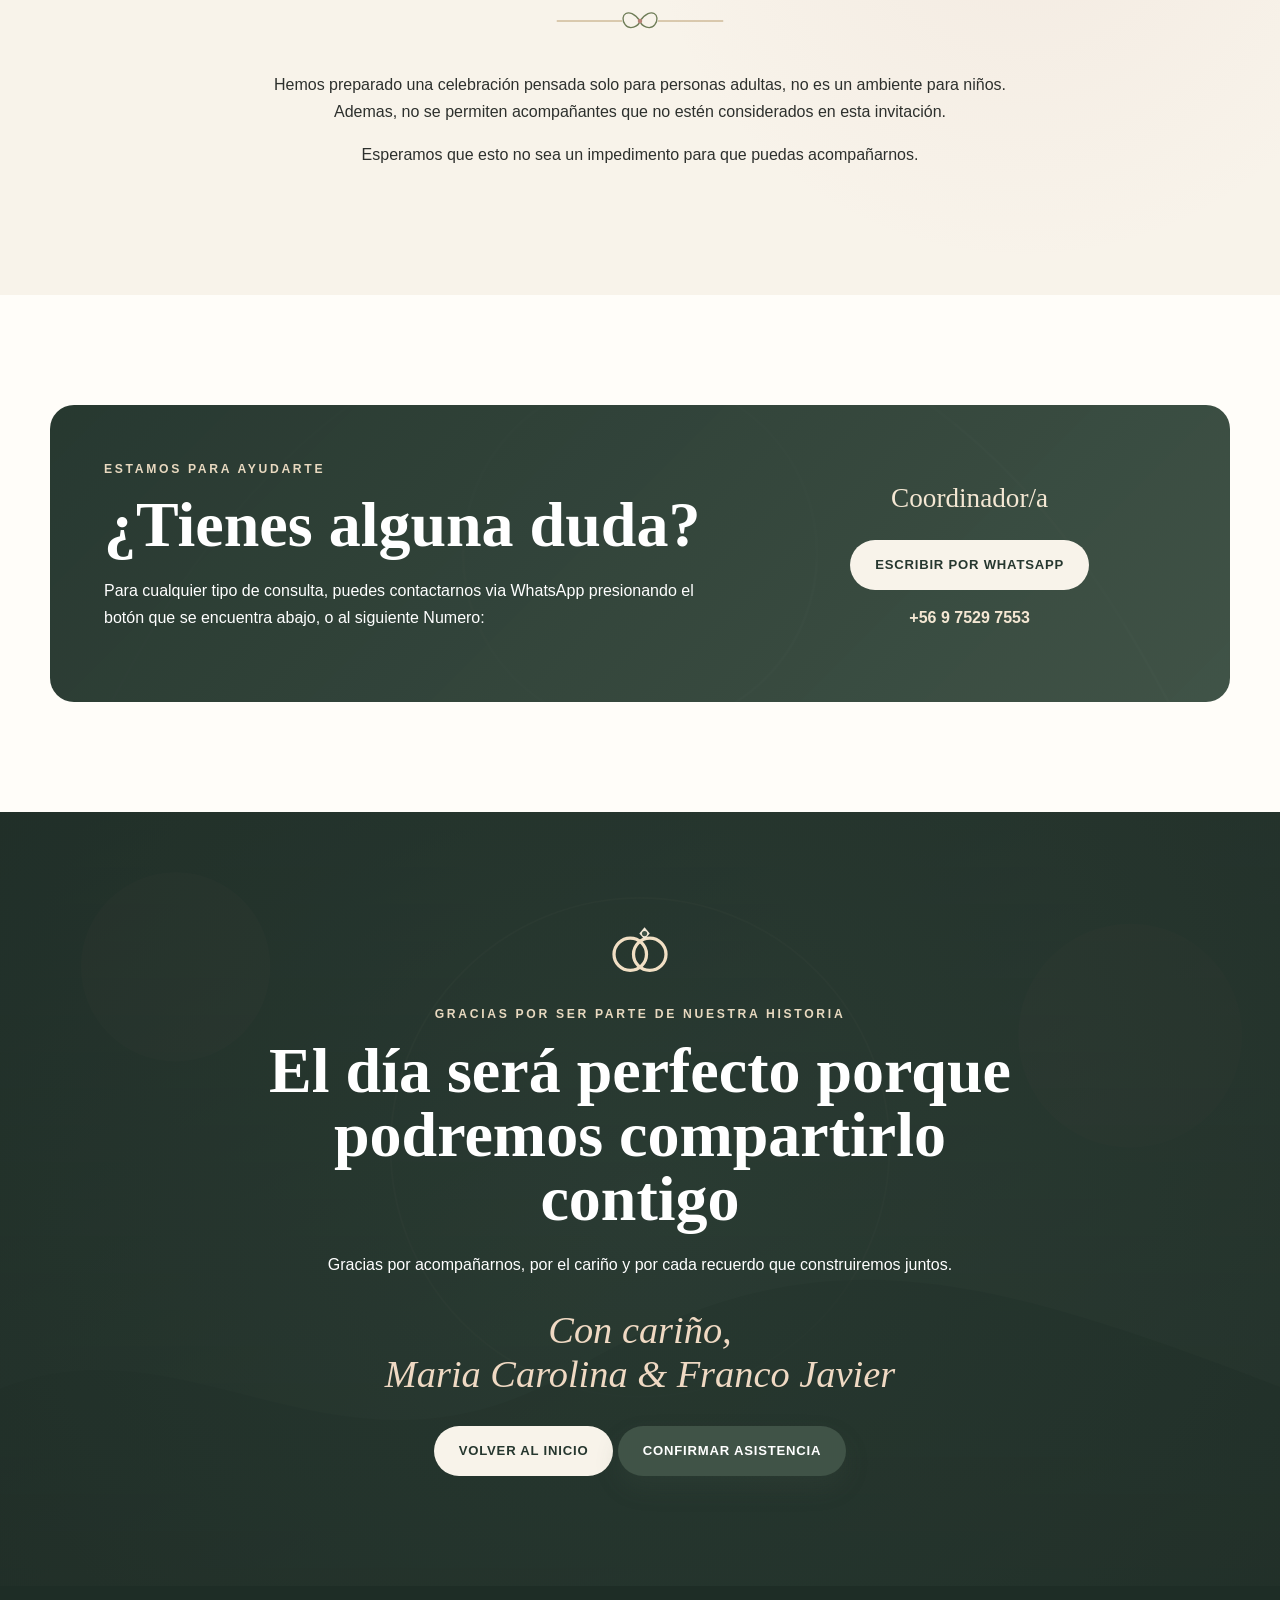
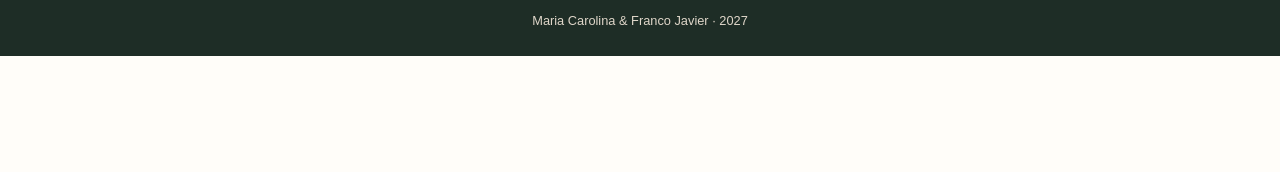
==== commit 00d070fd: "Simplify RSVP instructions by removing notes Removed unnecessary notes to simplify RSVP instructions" ====
--- a/index.html
+++ b/index.html
@@ -239,14 +239,7 @@
           <p>
             Tu respuesta nos ayudará a preparar cada detalle.
           </p>
-          <p class="small-note">
-            Esperamos tu respuestas con ansias, al enviar, uno de los 
-            coordinadores podrá ver tus datos y tu respuesta.
-          </p>
-          <p class="small-note">
-            Así nos aseguramos que sea algo especial para ti, 
-            como nuestro invitado y para nosotros. 
-          </p>
+         
         </div>
 
         <form class="wedding-form reveal" id="rsvpForm">
--- a/styles.css
+++ b/styles.css
@@ -1840,112 +1840,181 @@
     height: 31px;
     font-size: 0.72rem;
   }
-/* ========================================
+
+}
+/* =====================================
    MODAL DE CONFIRMACIÓN
-======================================== */
+===================================== */
 
 .wedding-modal {
-  position: fixed;
-  z-index: 99999;
-  inset: 0;
-
-  display: grid;
-  place-items: center;
-
-  padding: 20px;
-}
-
+    position: fixed !important;
+
+    top: 0 !important;
+    right: 0 !important;
+    bottom: 0 !important;
+    left: 0 !important;
+
+    width: 100vw !important;
+    height: 100vh !important;
+    height: 100dvh !important;
+
+    z-index: 2147483647 !important;
+
+    display: flex !important;
+
+    align-items: center !important;
+    justify-content: center !important;
+
+    padding: 20px !important;
+
+    margin: 0 !important;
+
+    overflow-y: auto;
+
+    transform: none !important;
+
+    isolation: isolate;
+}
+
+
+/* Cuando está oculto */
 .wedding-modal.hidden {
-  display: none !important;
-}
-
+    display: none !important;
+}
+
+
+/* Fondo oscuro */
 .wedding-modal-backdrop {
-  position: absolute;
-  inset: 0;
-
-  background: rgba(38, 55, 47, 0.72);
-  backdrop-filter: blur(7px);
-}
-
+    position: fixed !important;
+
+    top: 0 !important;
+    right: 0 !important;
+    bottom: 0 !important;
+    left: 0 !important;
+
+    width: 100vw !important;
+    height: 100vh !important;
+    height: 100dvh !important;
+
+    background: rgba(38, 55, 47, 0.72);
+
+    backdrop-filter: blur(7px);
+
+    z-index: -1;
+}
+
+
+/* Tarjeta */
 .wedding-modal-card {
-  position: relative;
-  z-index: 2;
-
-  width: min(100%, 480px);
-
-  padding: 45px 35px;
-
-  border: 1px solid rgba(179, 149, 98, 0.35);
-  border-radius: 28px;
-
-  background: #fffdf9;
-
-  box-shadow:
-    0 30px 80px rgba(38, 55, 47, 0.28);
-
-  text-align: center;
-
-  animation: weddingModalAppear 0.35s ease;
-}
+    position: relative !important;
+
+    width: min(480px, 100%) !important;
+
+    margin: auto !important;
+
+    padding: 45px 35px;
+
+    border: 1px solid rgba(179, 149, 98, 0.35);
+
+    border-radius: 28px;
+
+    background: #fffdf9;
+
+    box-shadow:
+        0 30px 80px rgba(38, 55, 47, 0.35);
+
+    text-align: center;
+
+    transform: none !important;
+
+    animation: weddingModalAppear 0.35s ease;
+}
+
 
 .wedding-modal-card h2 {
-  margin-bottom: 18px;
-
-  color: var(--green-dark);
-
-  font-family: Georgia, "Times New Roman", serif;
-  font-size: clamp(2.2rem, 6vw, 3rem);
-}
+    margin-bottom: 18px;
+
+    color: var(--green-dark);
+
+    font-family: Georgia, "Times New Roman", serif;
+
+    font-size: clamp(
+        2.2rem,
+        6vw,
+        3rem
+    );
+}
+
 
 .wedding-modal-card p {
-  color: var(--muted);
-}
+    color: var(--muted);
+}
+
 
 .modal-icon {
-  display: grid;
-
-  width: 72px;
-  height: 72px;
-
-  margin: 0 auto 22px;
-
-  border: 2px solid var(--gold);
-  border-radius: 50%;
-
-  color: white;
-  background: var(--green);
-
-  font-size: 2rem;
-  font-weight: bold;
-
-  place-items: center;
-}
+    display: grid;
+
+    width: 72px;
+    height: 72px;
+
+    margin: 0 auto 22px;
+
+    border: 2px solid var(--gold);
+
+    border-radius: 50%;
+
+    color: white;
+
+    background: var(--green);
+
+    font-size: 2rem;
+
+    font-weight: bold;
+
+    place-items: center;
+}
+
 
 .wedding-modal-card .button {
-  min-width: 160px;
-  margin-top: 12px;
-}
+    min-width: 160px;
+
+    margin-top: 12px;
+}
+
 
 @keyframes weddingModalAppear {
-  from {
-    opacity: 0;
-    transform: translateY(20px) scale(0.96);
-  }
-
-  to {
-    opacity: 1;
-    transform: translateY(0) scale(1);
-  }
-}
+
+    from {
+        opacity: 0;
+
+        transform:
+            translateY(25px)
+            scale(0.95);
+    }
+
+    to {
+        opacity: 1;
+
+        transform:
+            translateY(0)
+            scale(1);
+    }
+}
+
 
 @media (max-width: 600px) {
-  .wedding-modal-card {
-    padding: 36px 24px;
-    border-radius: 22px;
-  }
-}
-  .player-transport .player-play {
-    width: 40px;
-    height: 40px;
-  }
-}
+
+    .wedding-modal {
+        padding: 16px !important;
+    }
+
+    .wedding-modal-card {
+        width: 100% !important;
+
+        max-width: 420px;
+
+        padding: 35px 22px;
+
+        border-radius: 22px;
+    }
+}
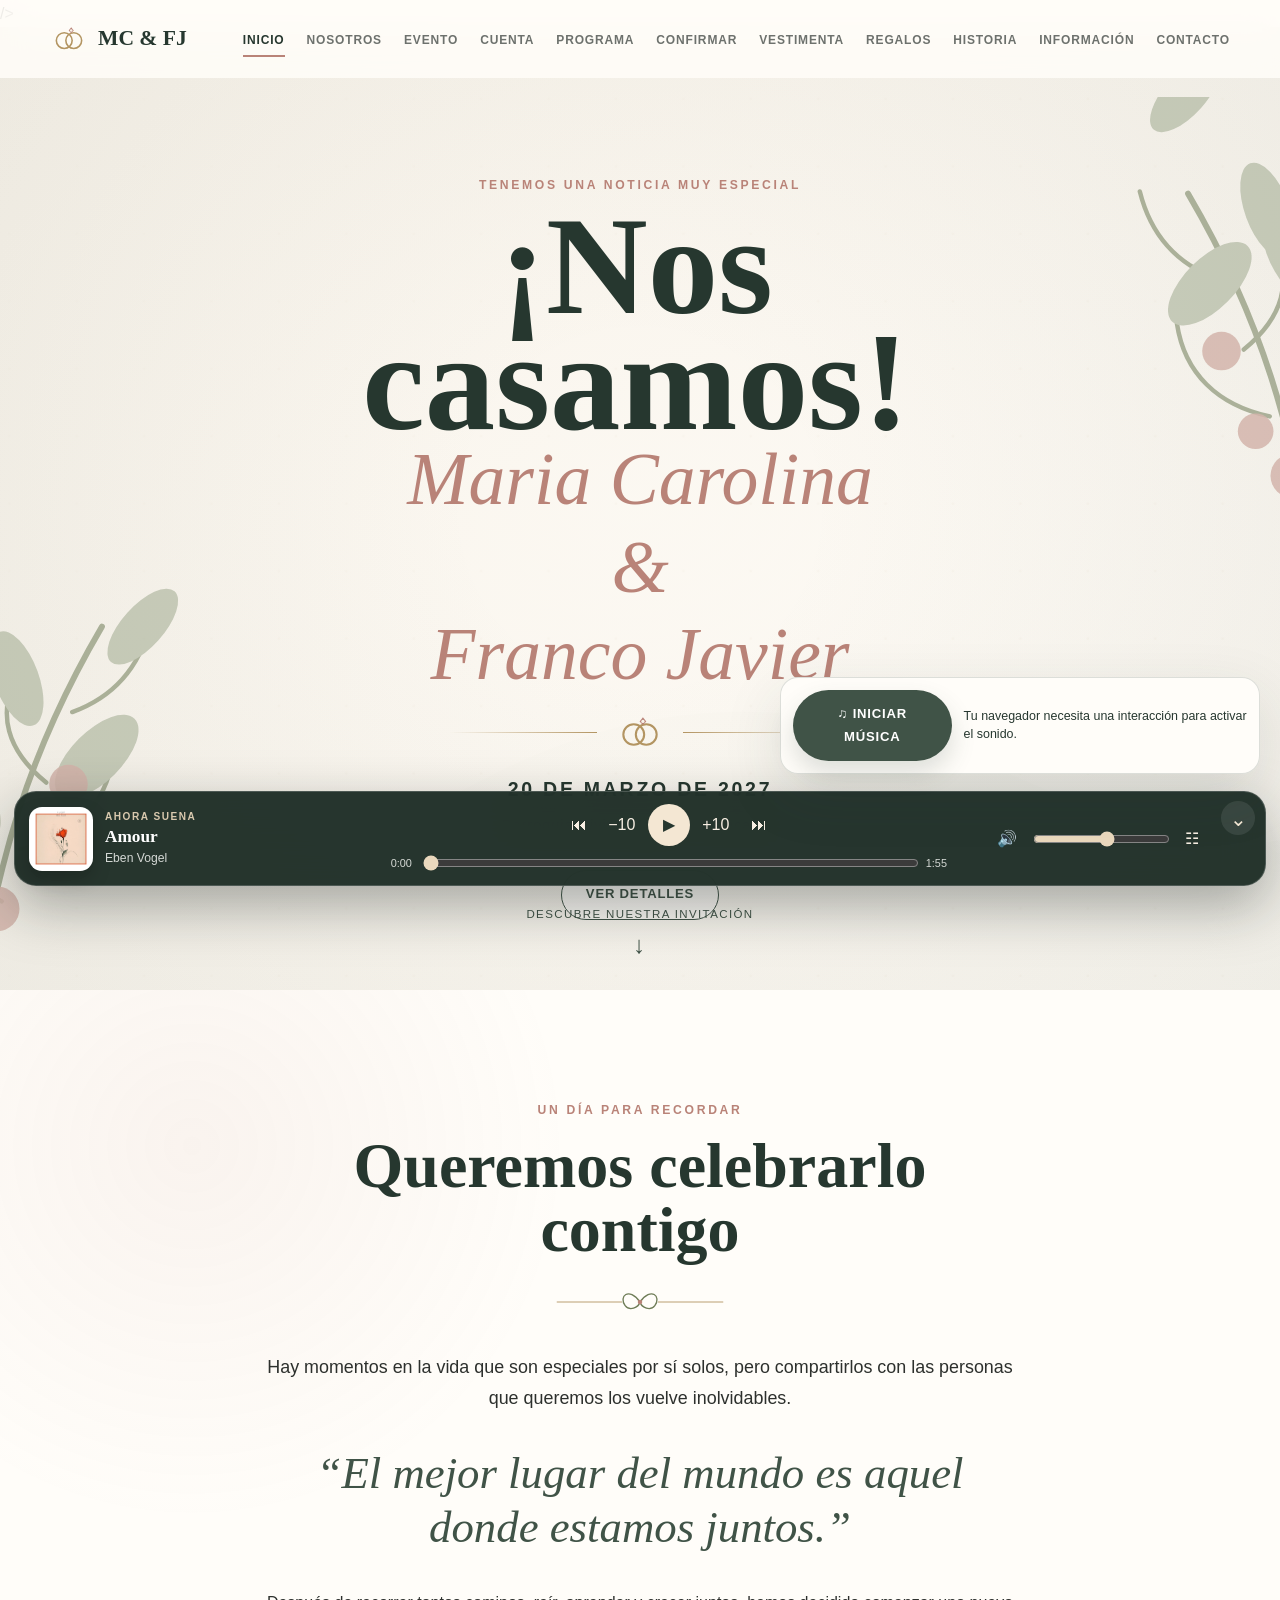
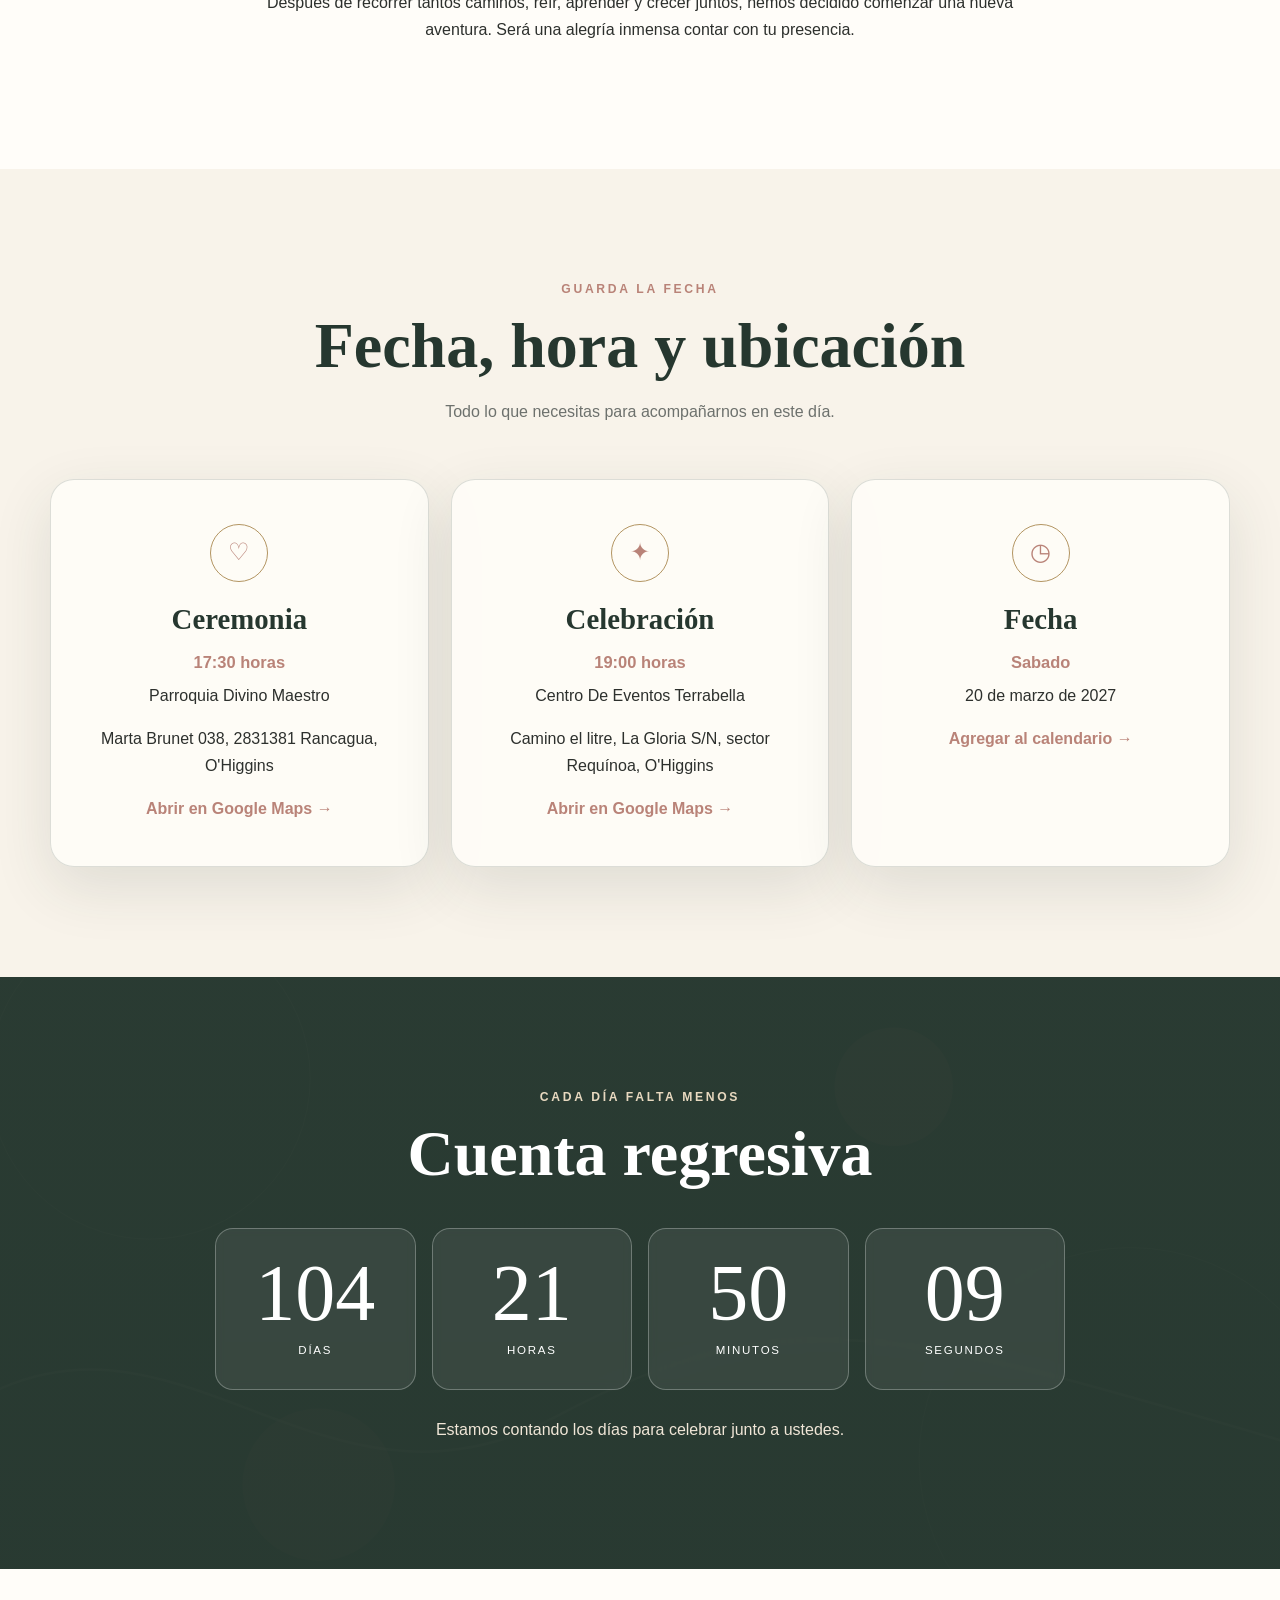
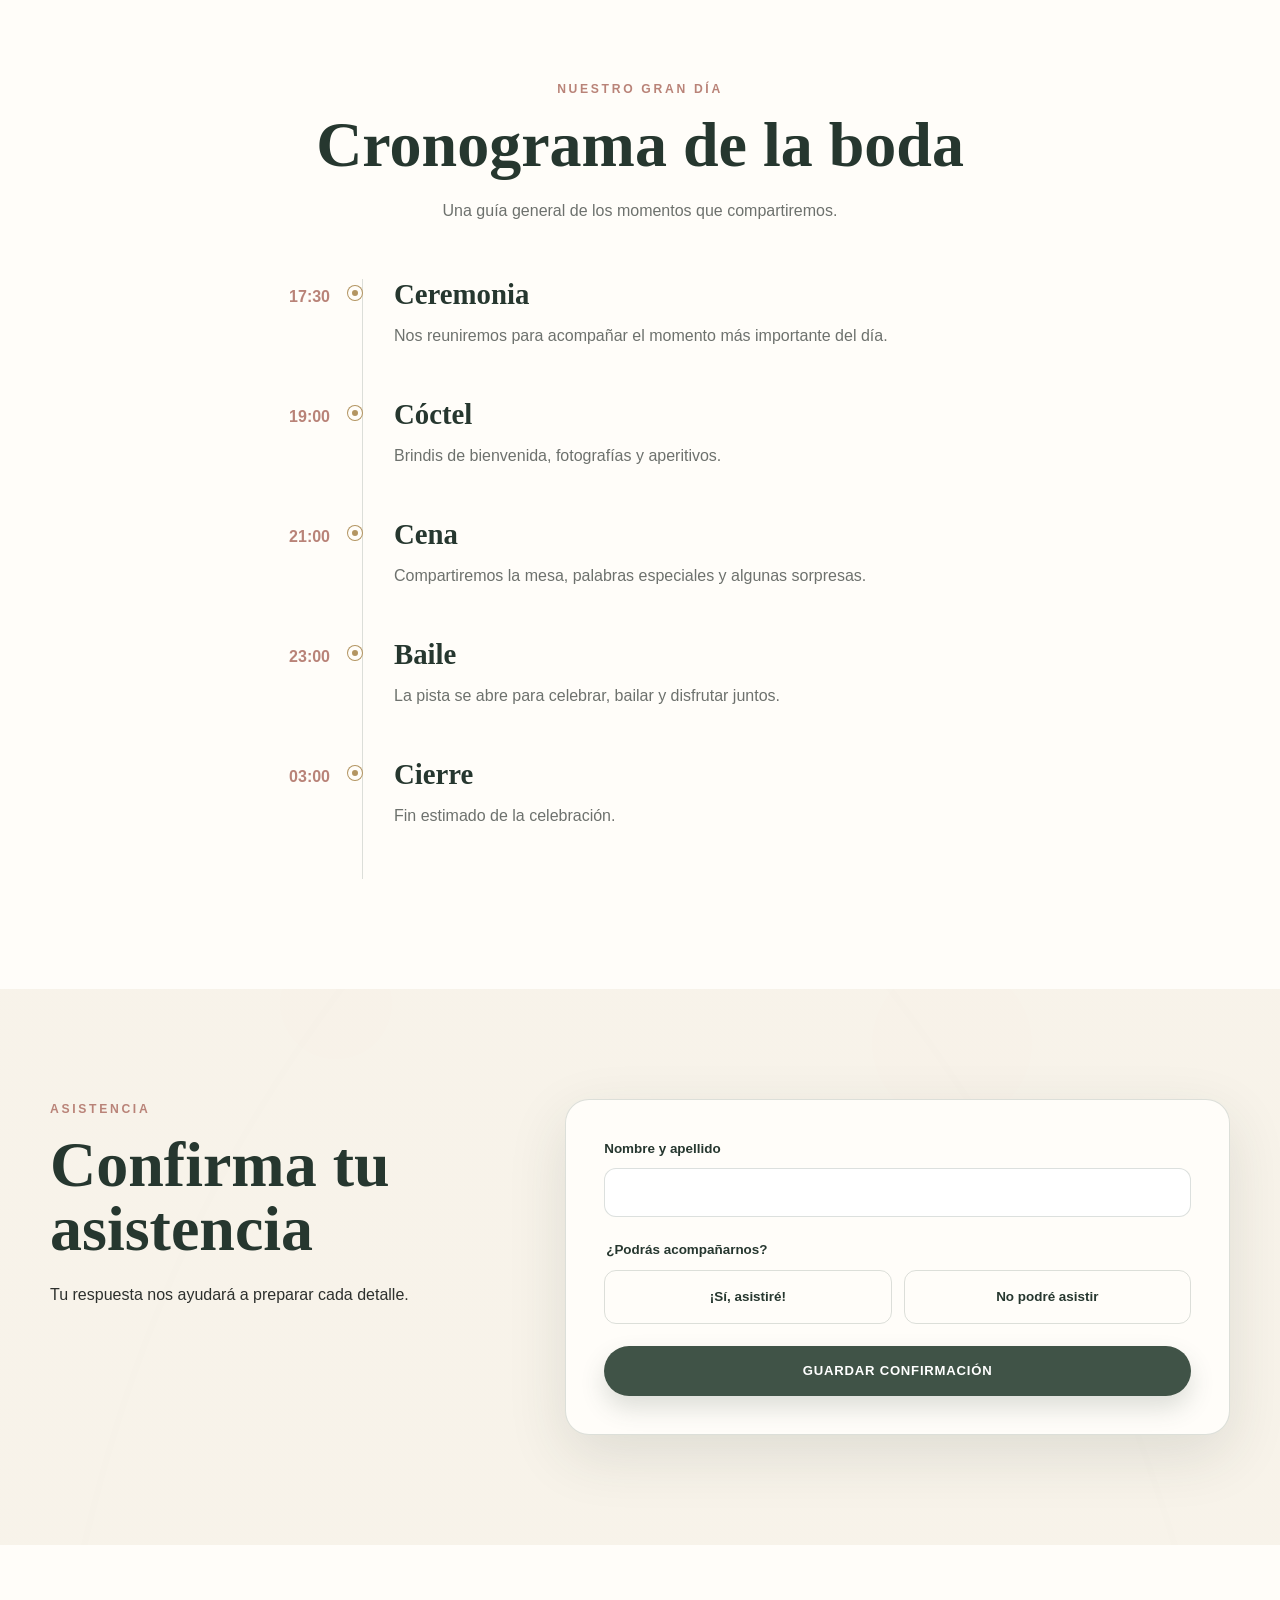
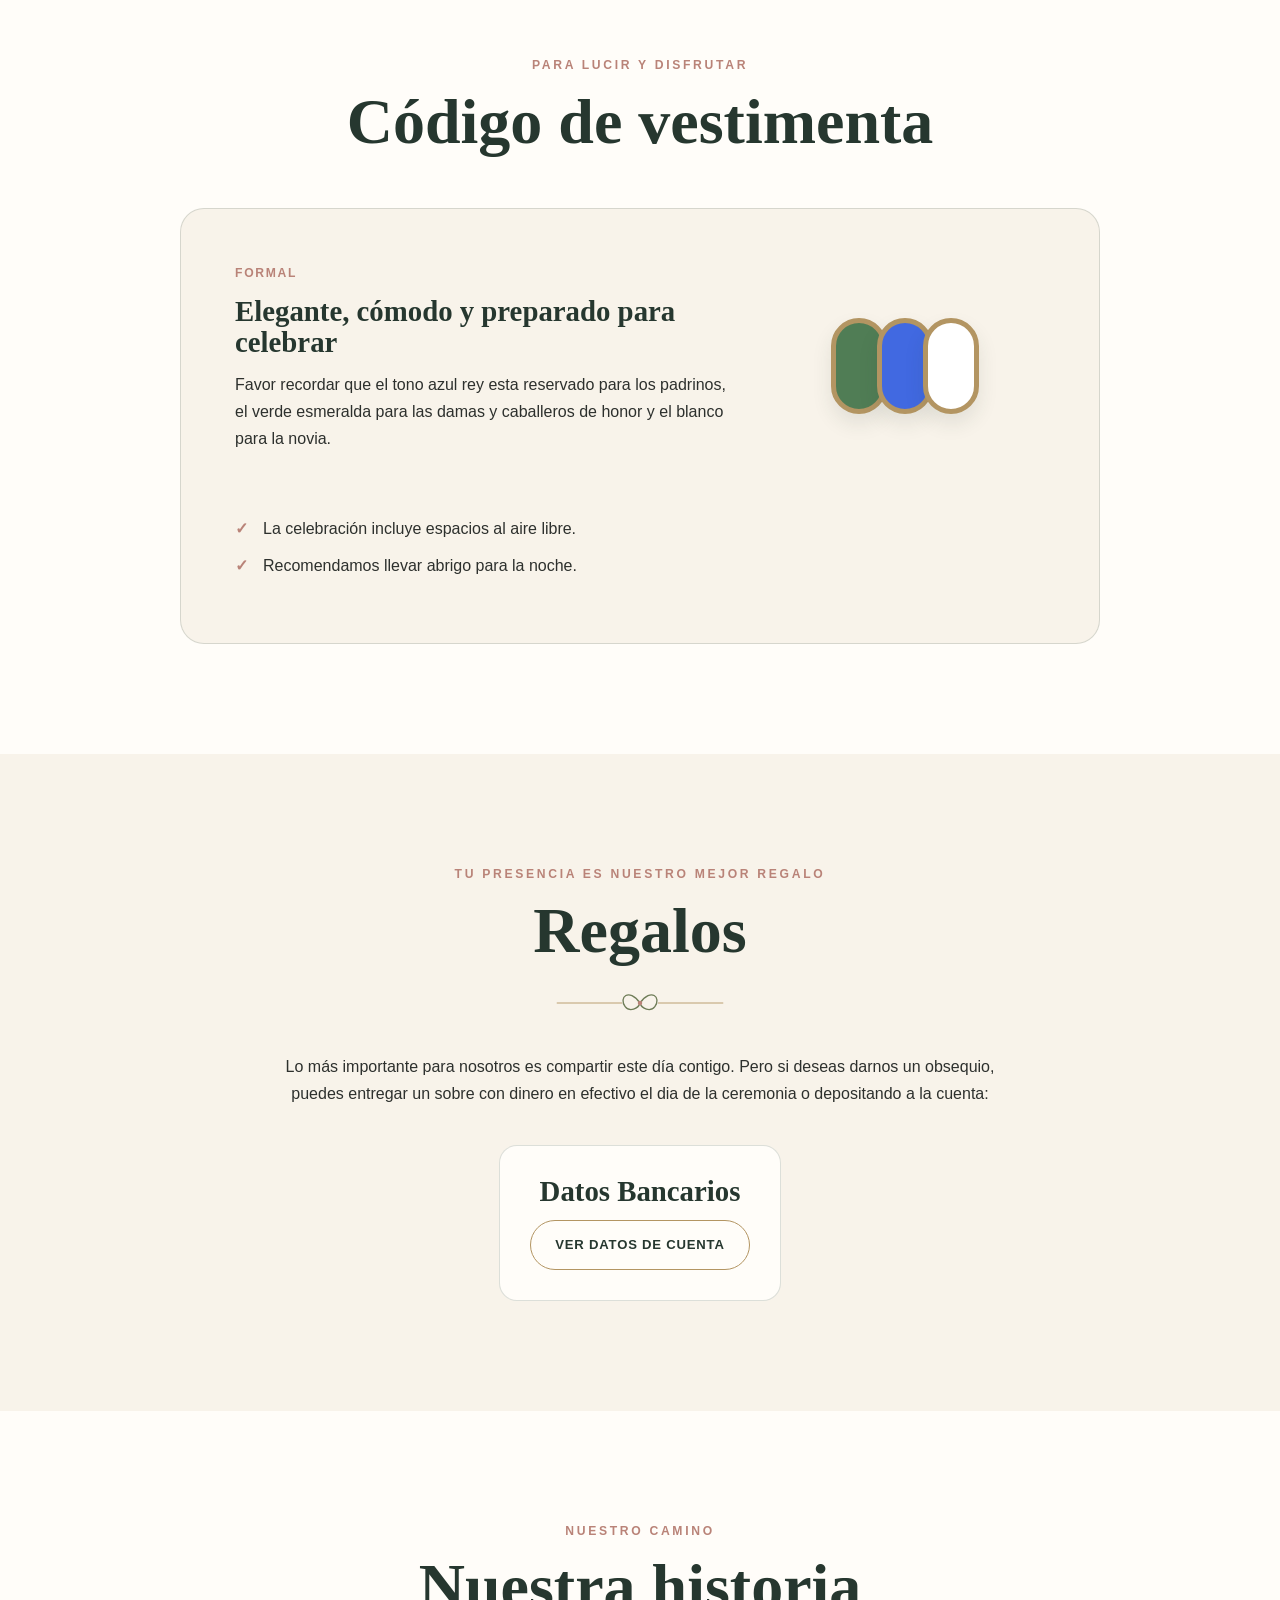
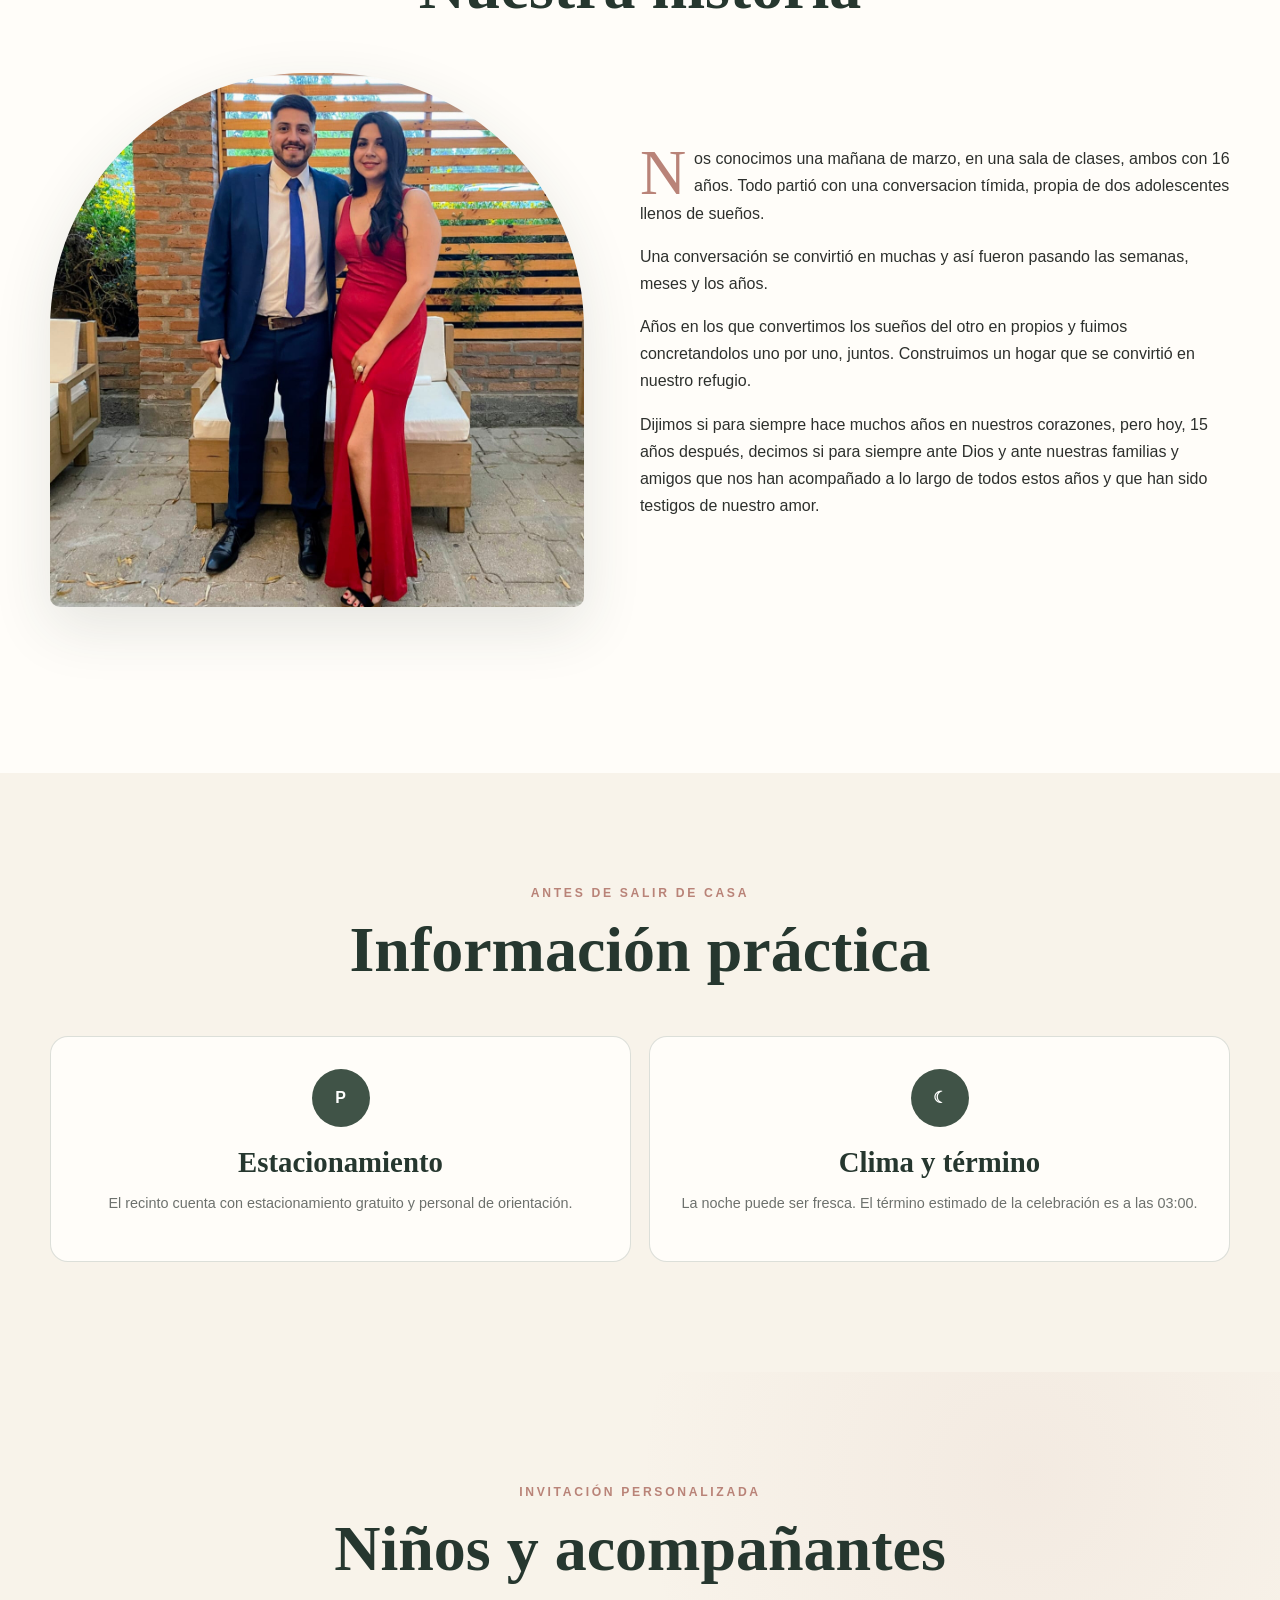
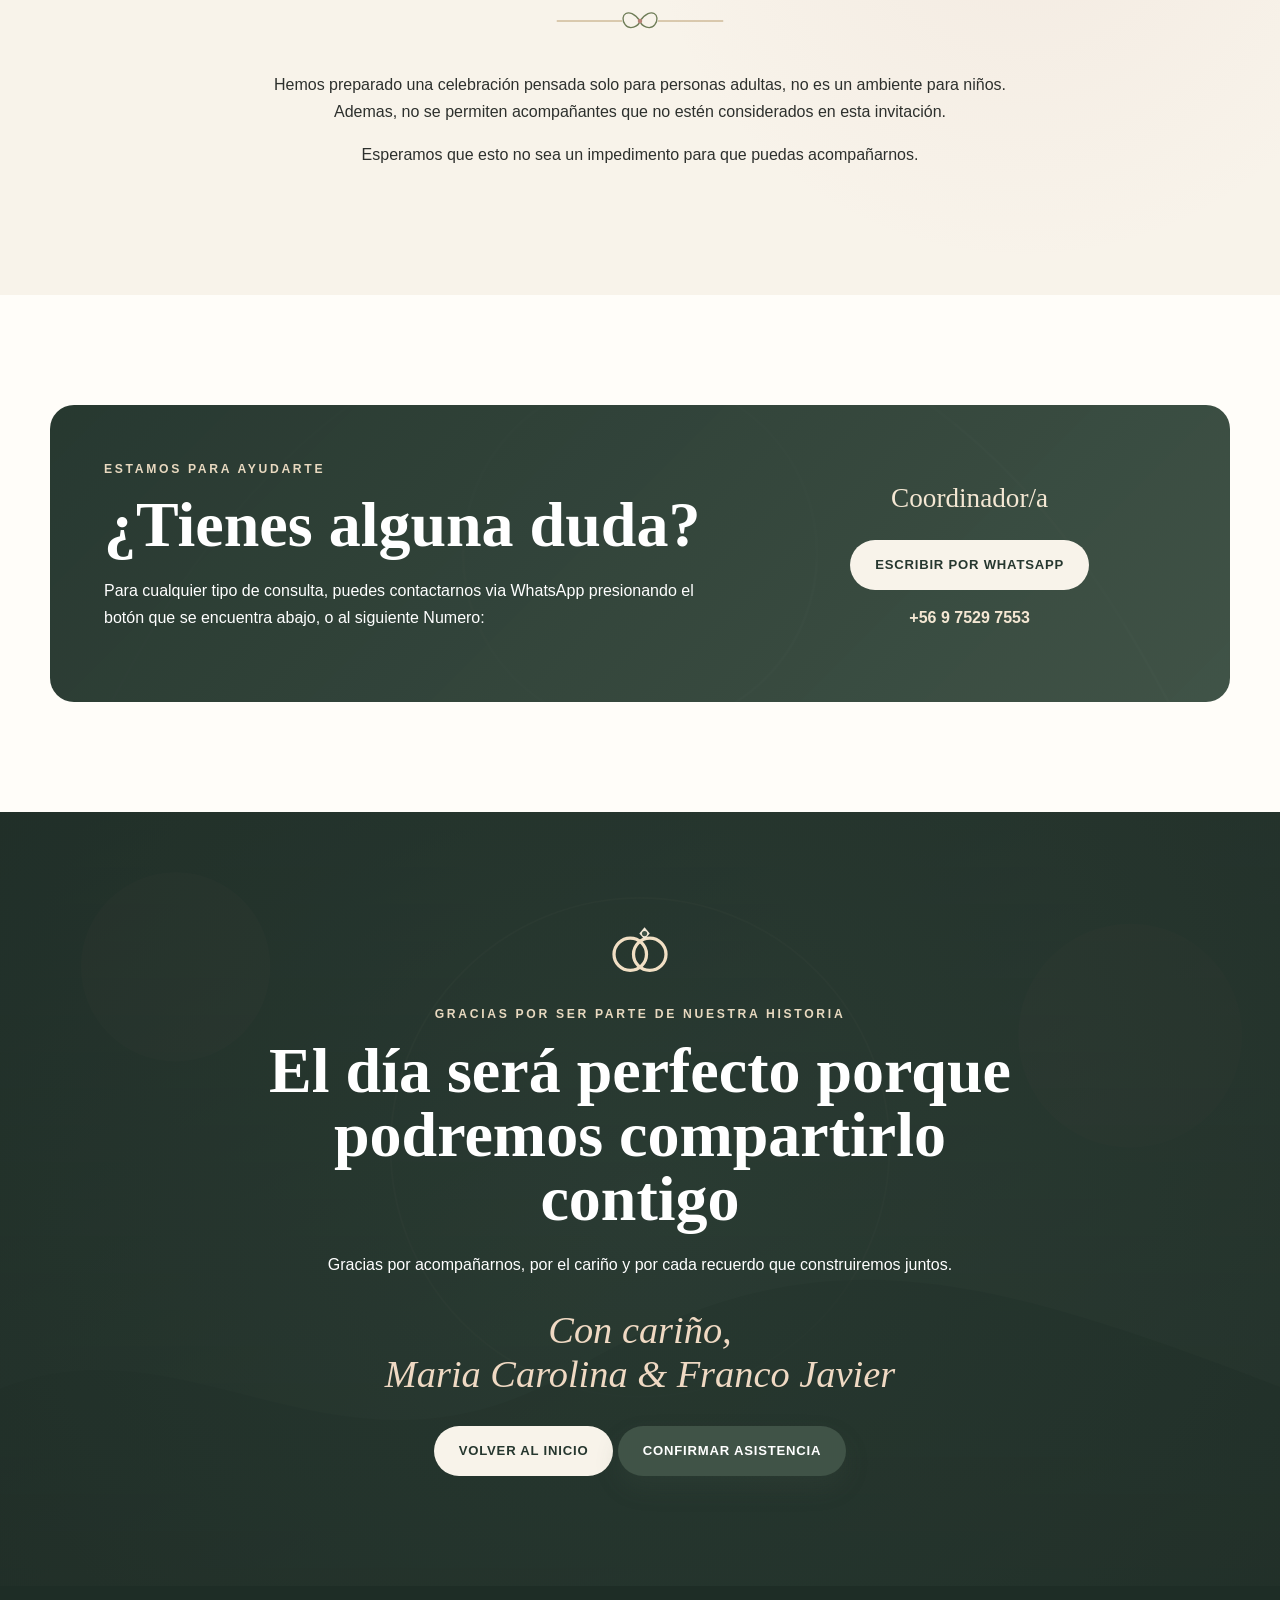
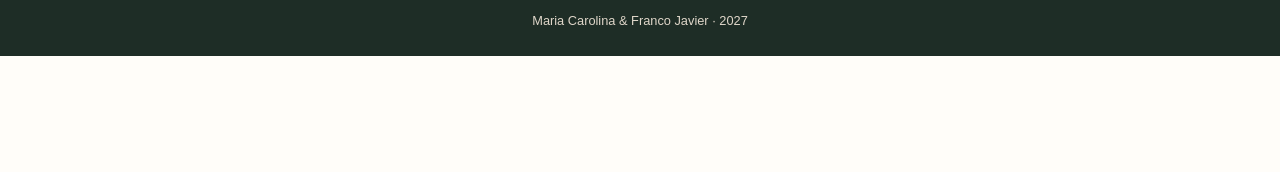
==== commit b471bfb9: "Update index.html" ====
--- a/index.html
+++ b/index.html
@@ -567,7 +567,7 @@
 
     <p>
       Su invitación se ha enviado correctamente.
-      Estamos felices de contar con su respuesta.
+      Su respuesta sera recepcionada por uno de nuestros coordinadores.
     </p>
 
     <button
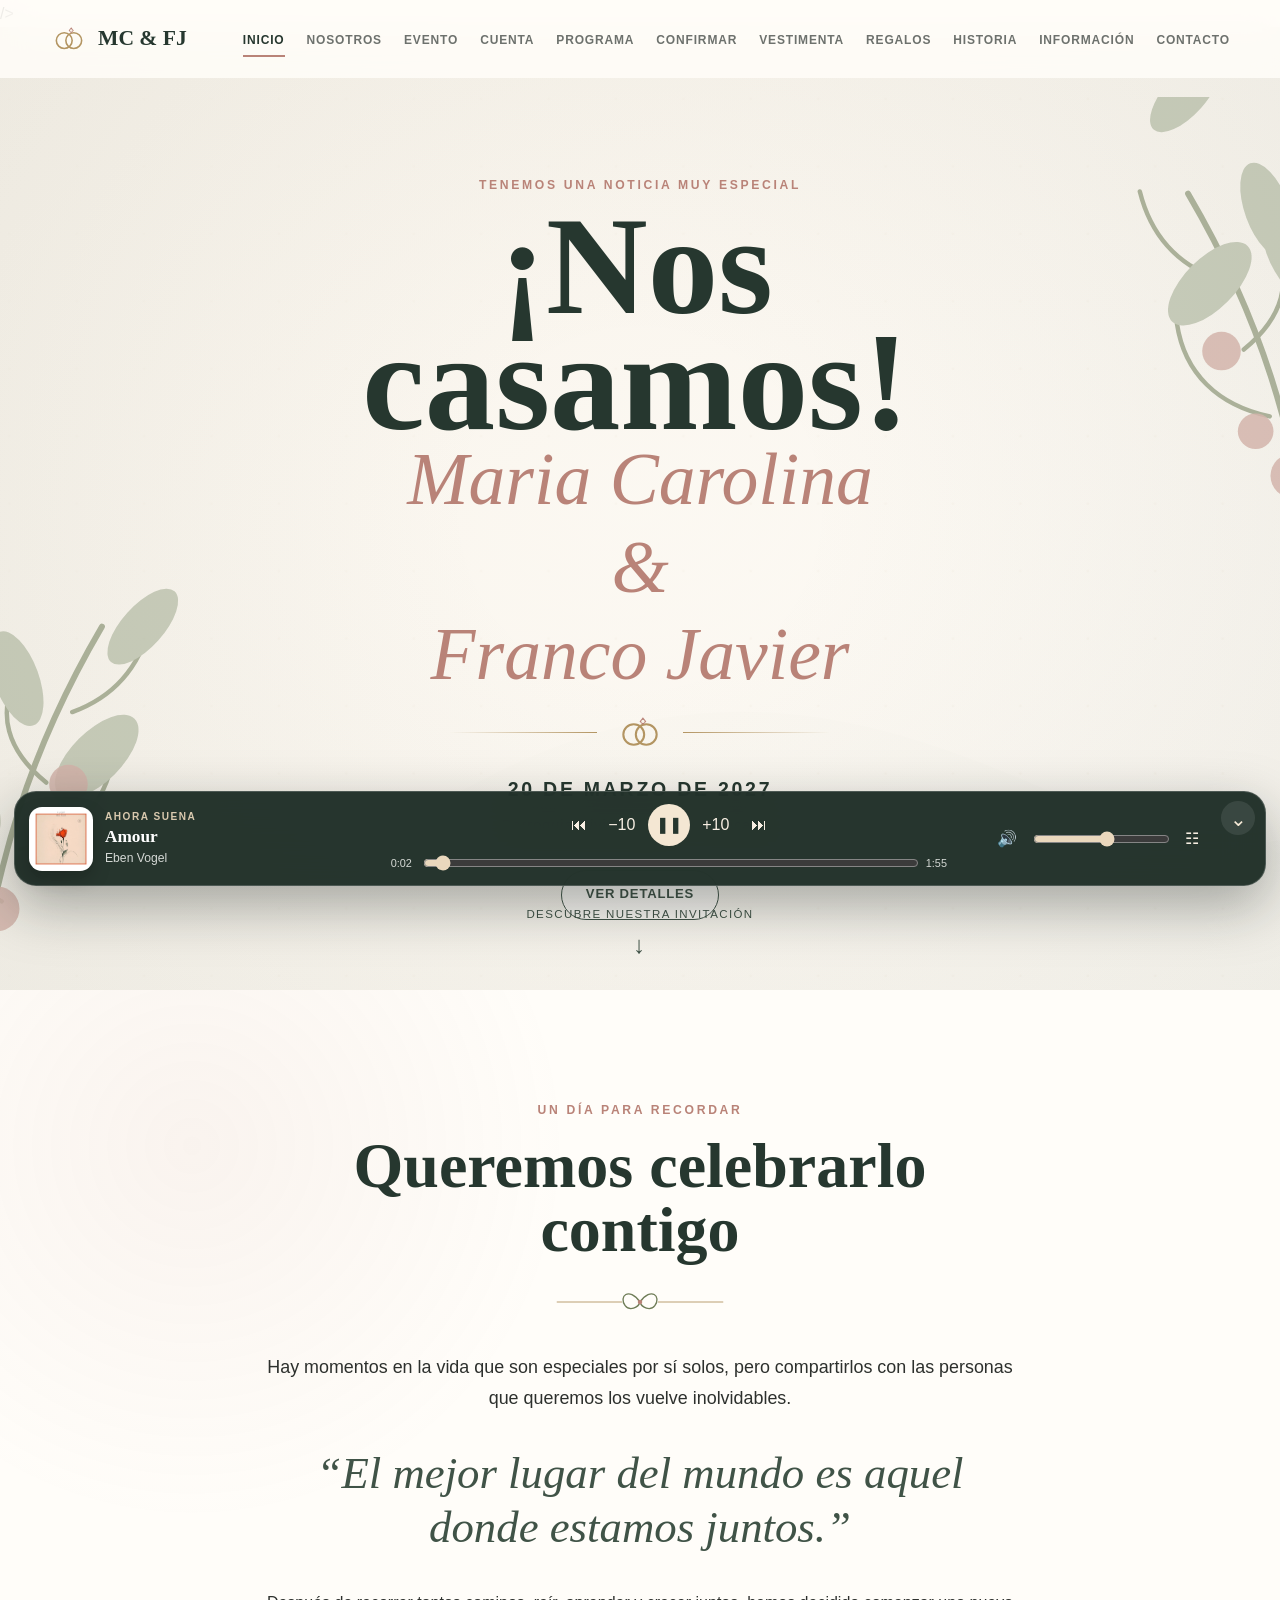
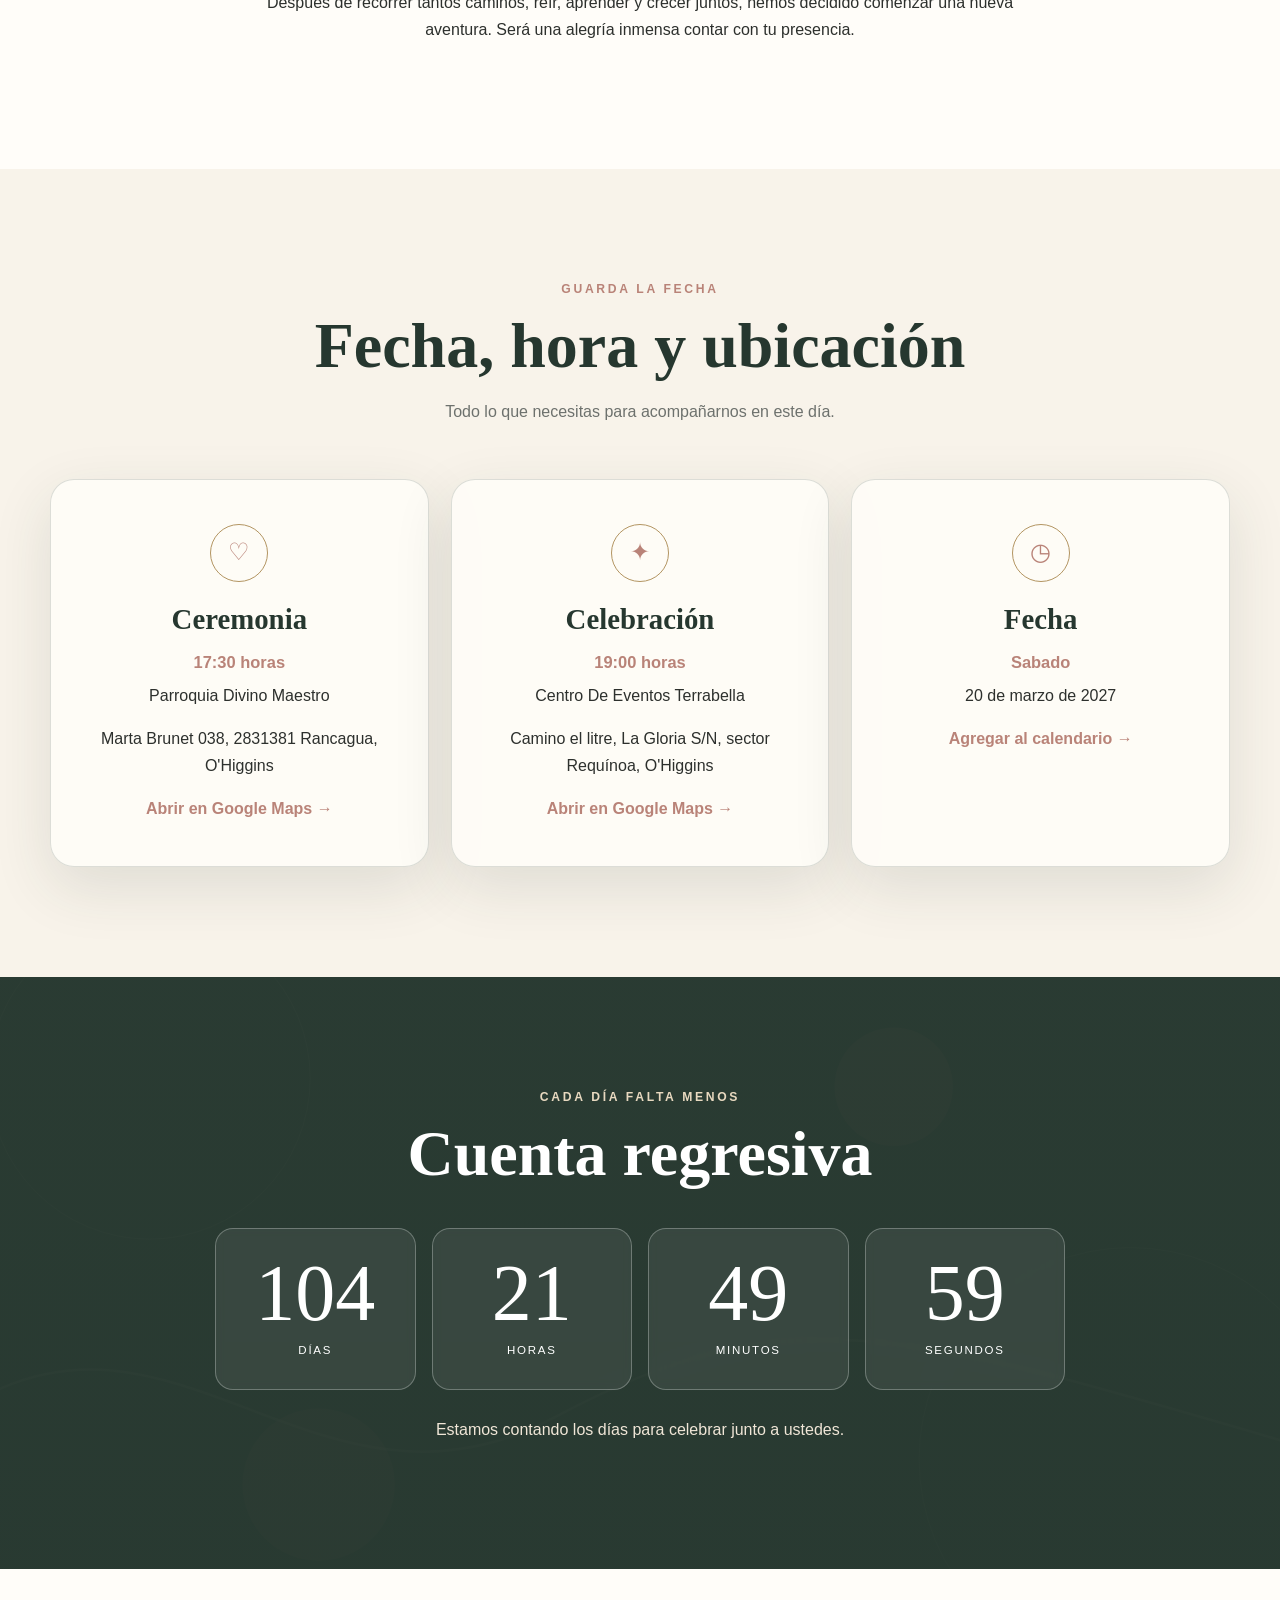
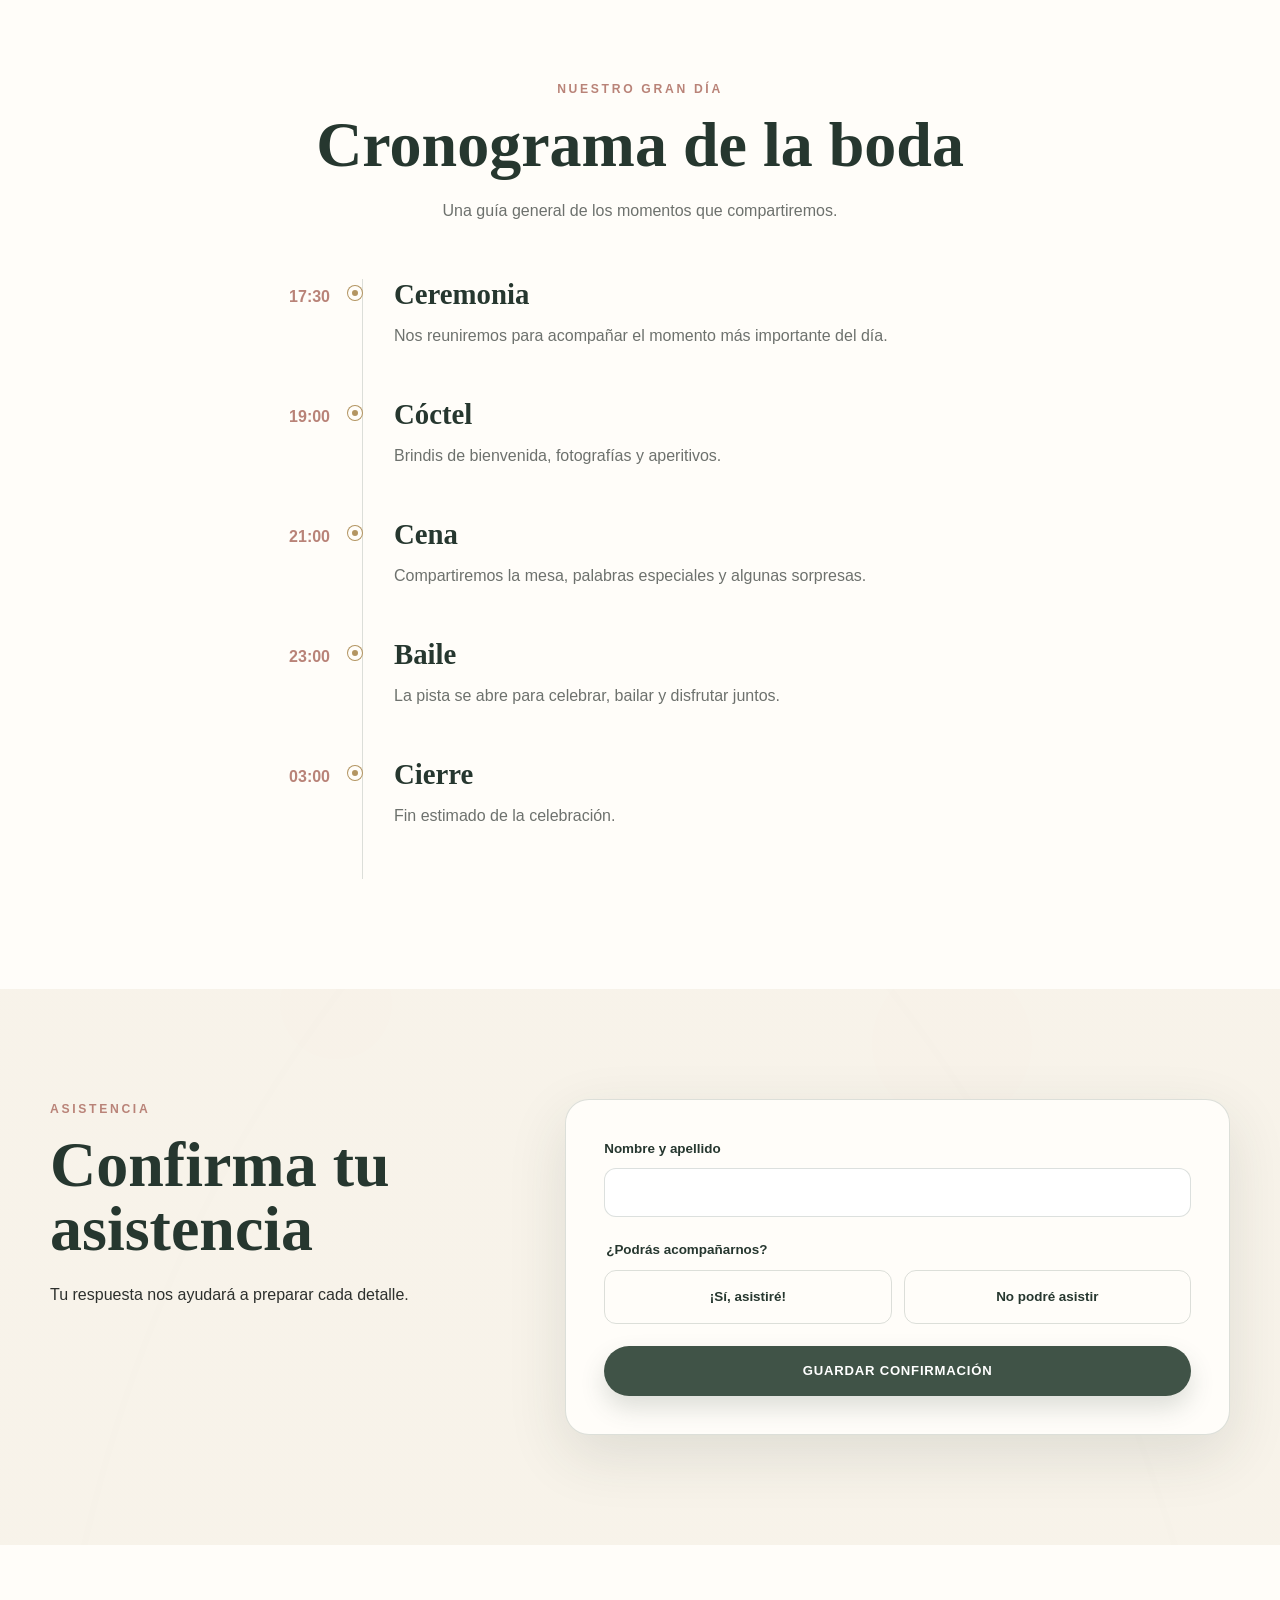
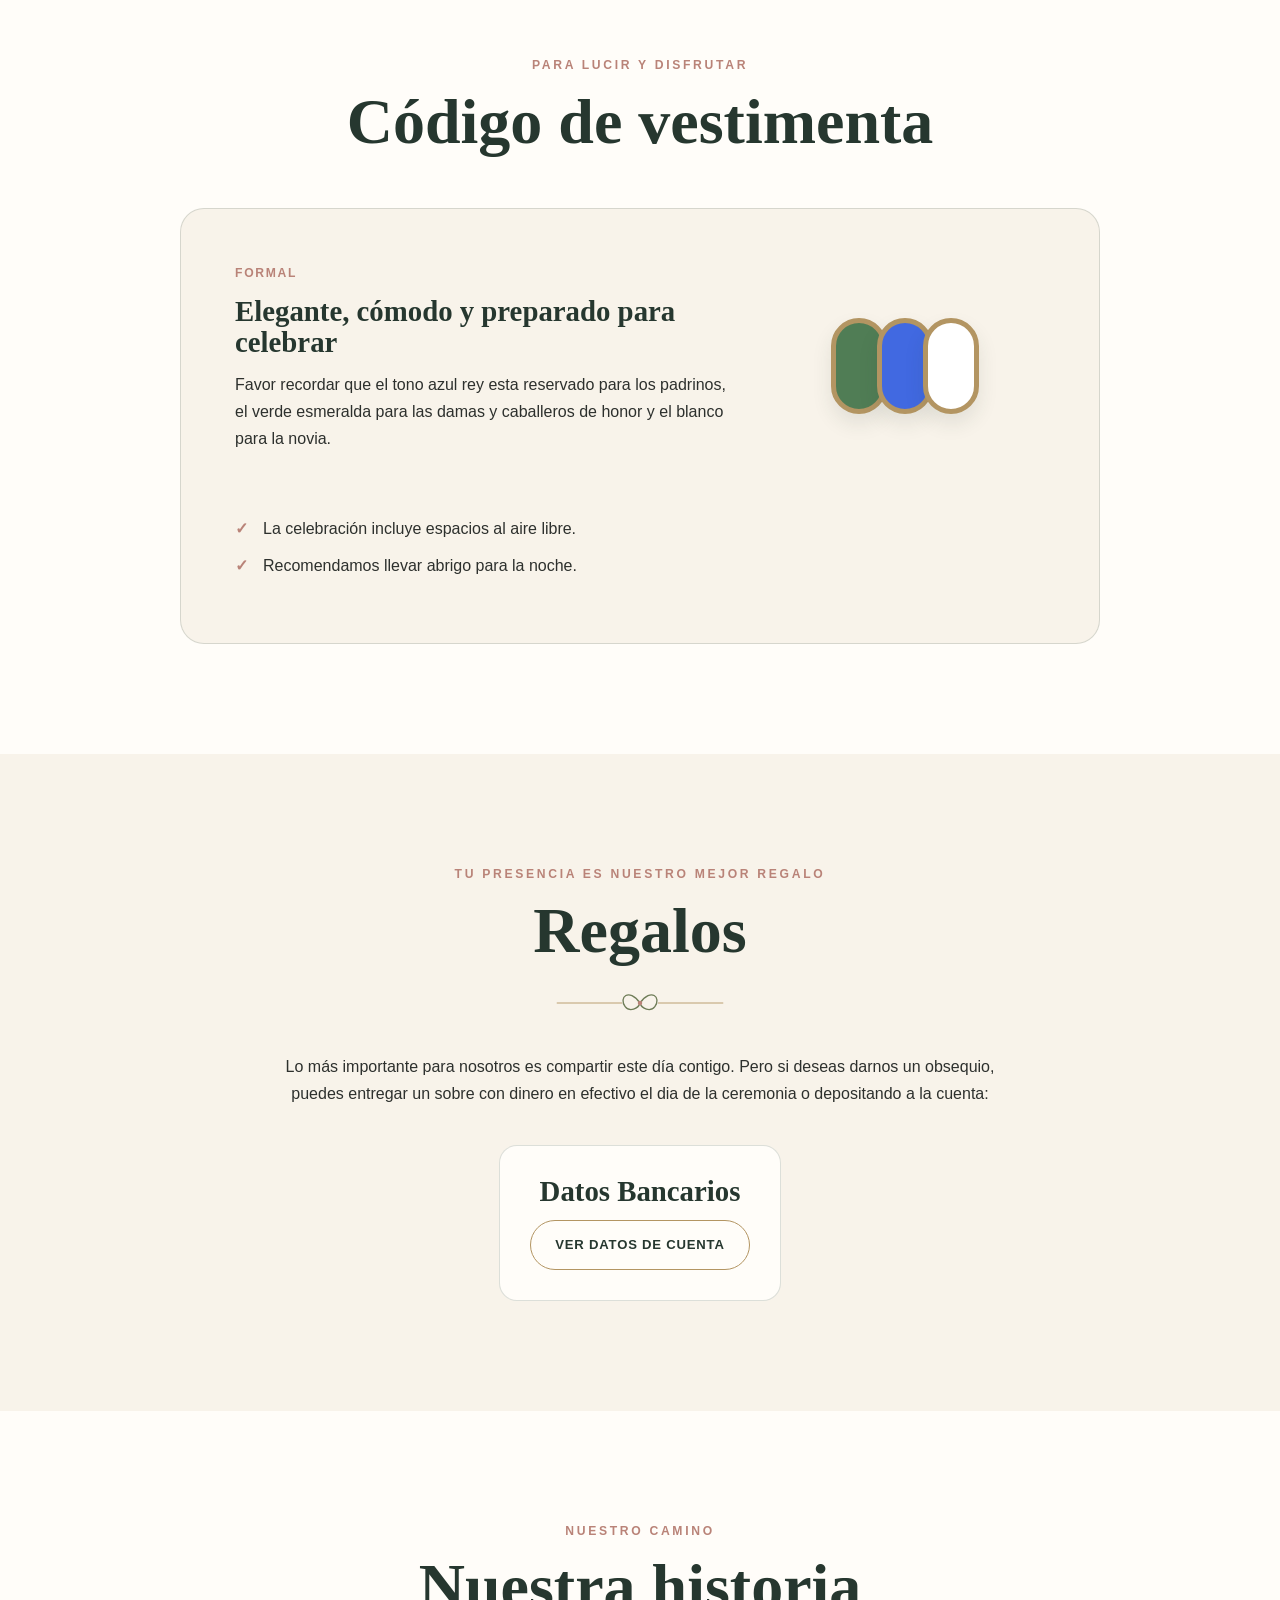
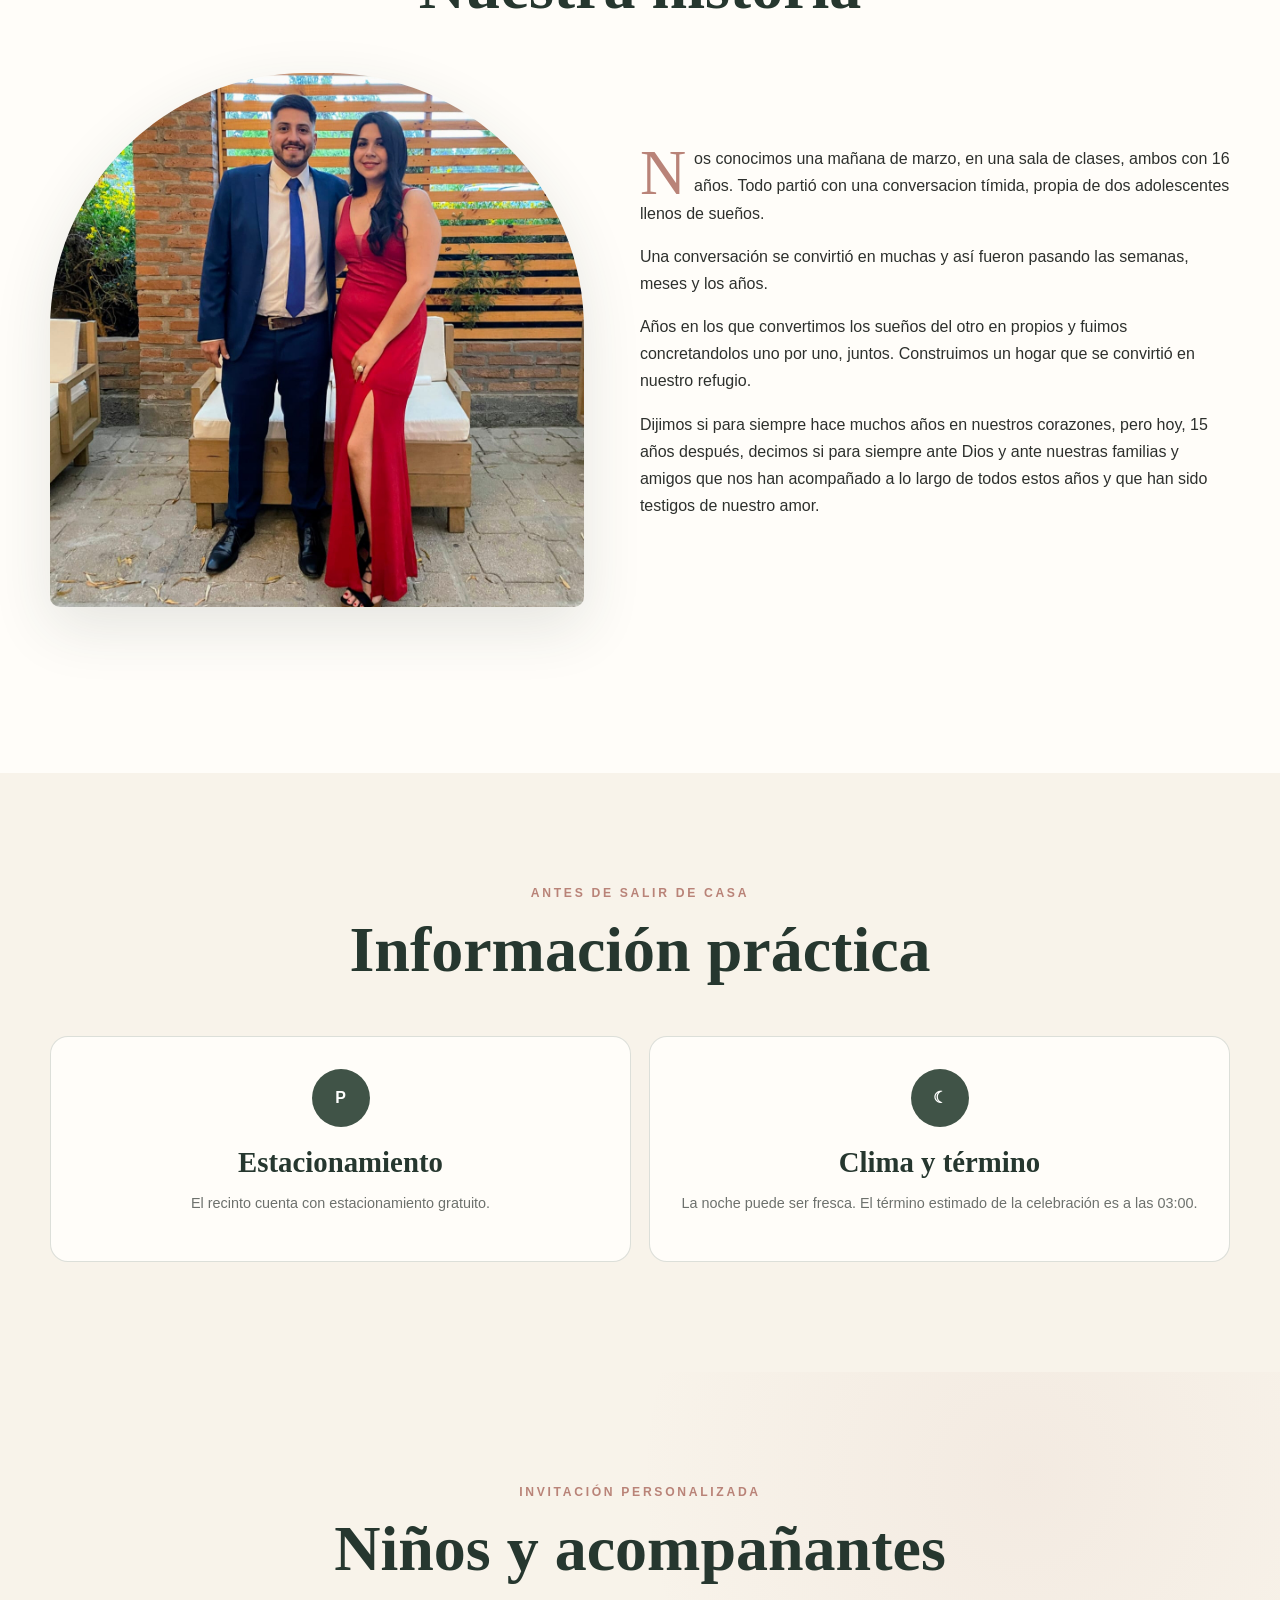
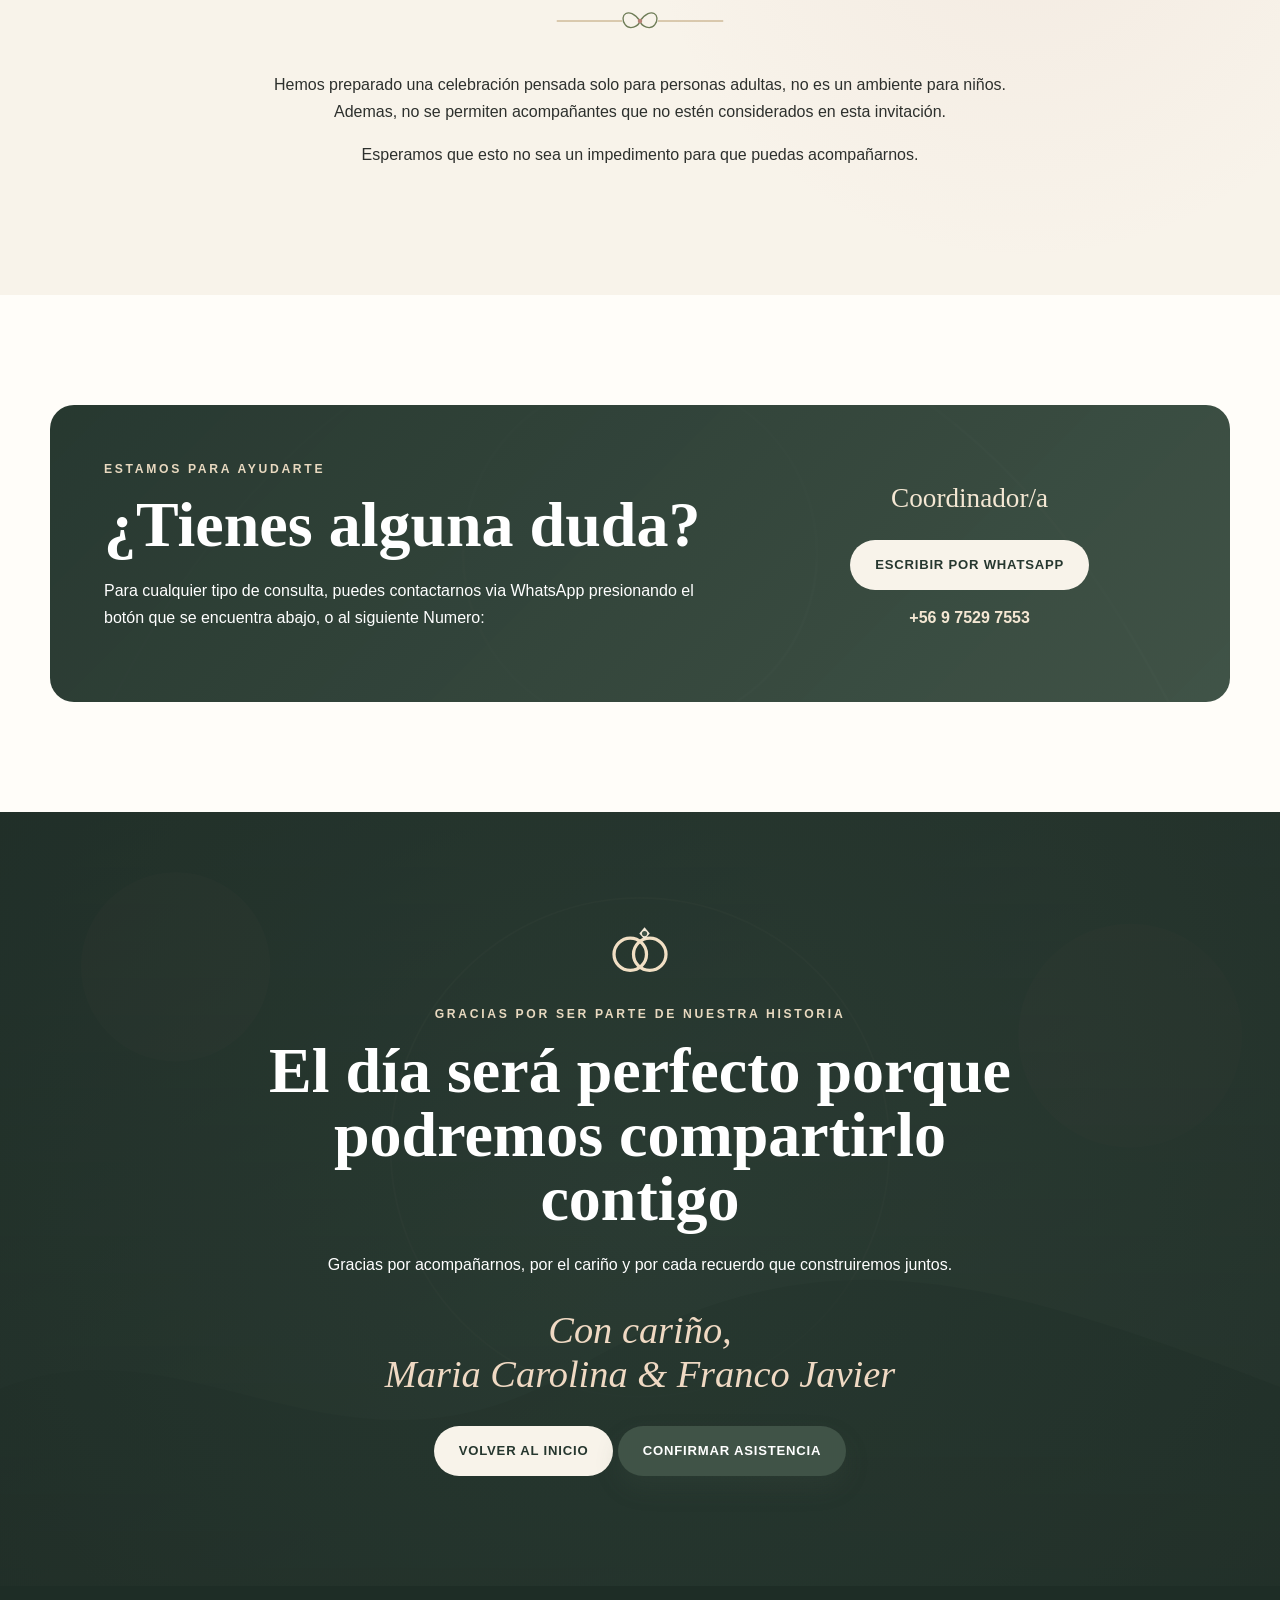
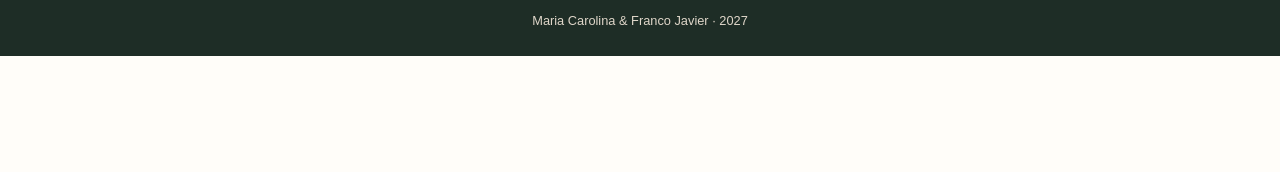
==== commit 67723c75: "Update index.html" ====
--- a/index.html
+++ b/index.html
@@ -388,7 +388,7 @@
           <article class="practical-card reveal">
             <span aria-hidden="true">P</span>
             <h3>Estacionamiento</h3>
-            <p>El recinto cuenta con estacionamiento gratuito y personal de orientación.</p>
+            <p>El recinto cuenta con estacionamiento gratuito.</p>
           </article>
           <article class="practical-card reveal">
             <span aria-hidden="true">☾</span>
--- a/styles.css
+++ b/styles.css
@@ -2018,3 +2018,79 @@
         border-radius: 22px;
     }
 }
+
+#calendarSelectModal {
+    position: fixed;
+    inset: 0;
+    z-index: 99999;
+
+    display: none;
+    align-items: center;
+    justify-content: center;
+}
+
+#calendarSelectModal.show {
+    display: flex;
+}
+
+.calendar-modal-backdrop {
+    position: absolute;
+    inset: 0;
+
+    background: rgba(0, 0, 0, 0.55);
+}
+
+.calendar-modal-card {
+    position: relative;
+    z-index: 1;
+
+    width: calc(100% - 40px);
+    max-width: 400px;
+
+    padding: 30px;
+
+    background: white;
+    border-radius: 18px;
+
+    text-align: center;
+
+    box-shadow: 0 10px 40px rgba(0, 0, 0, 0.25);
+}
+
+.calendar-modal-card h3 {
+    margin-top: 0;
+    margin-bottom: 10px;
+}
+
+.calendar-modal-card p {
+    margin-bottom: 25px;
+}
+
+.calendar-event-button {
+    display: block;
+
+    width: 100%;
+
+    margin: 10px 0;
+    padding: 14px 20px;
+
+    border: none;
+    border-radius: 10px;
+
+    cursor: pointer;
+
+    font-size: 16px;
+}
+
+.calendar-modal-close {
+    position: absolute;
+
+    top: 10px;
+    right: 15px;
+
+    border: none;
+    background: transparent;
+
+    font-size: 28px;
+    cursor: pointer;
+}
